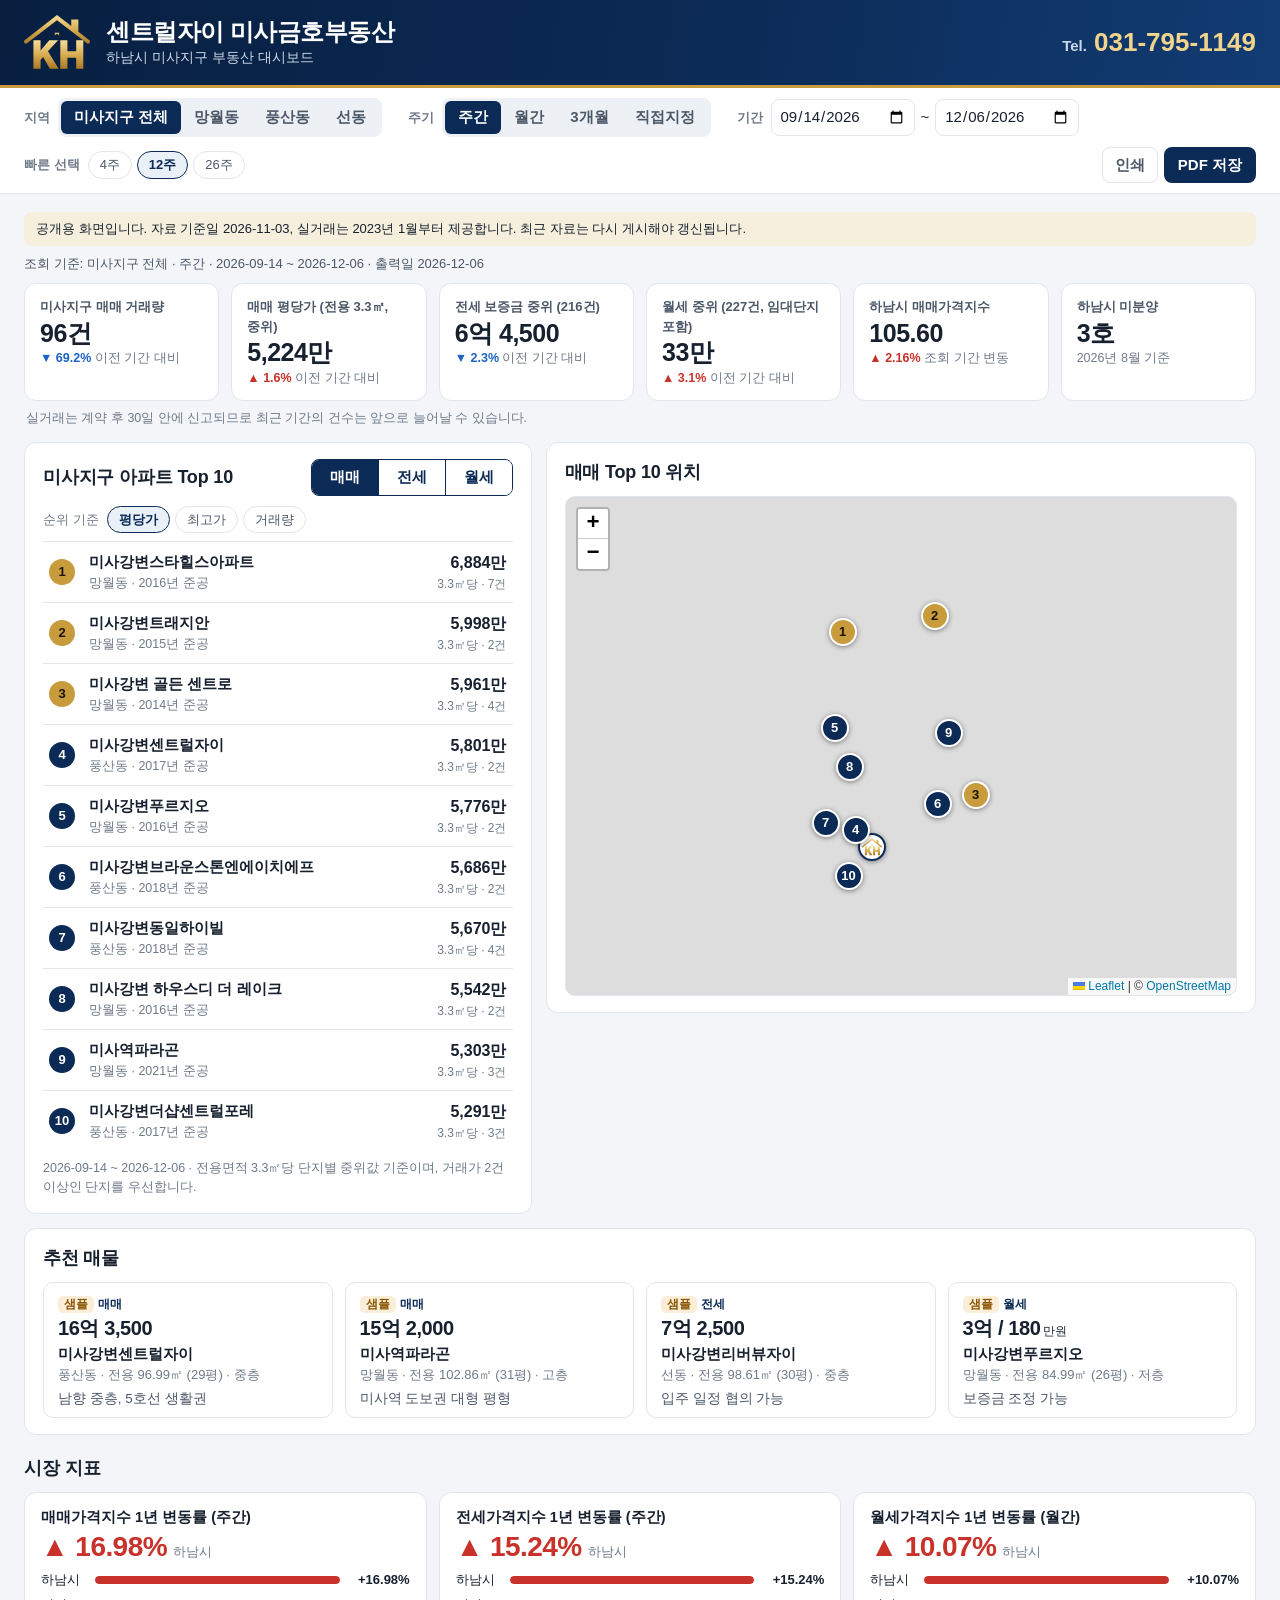
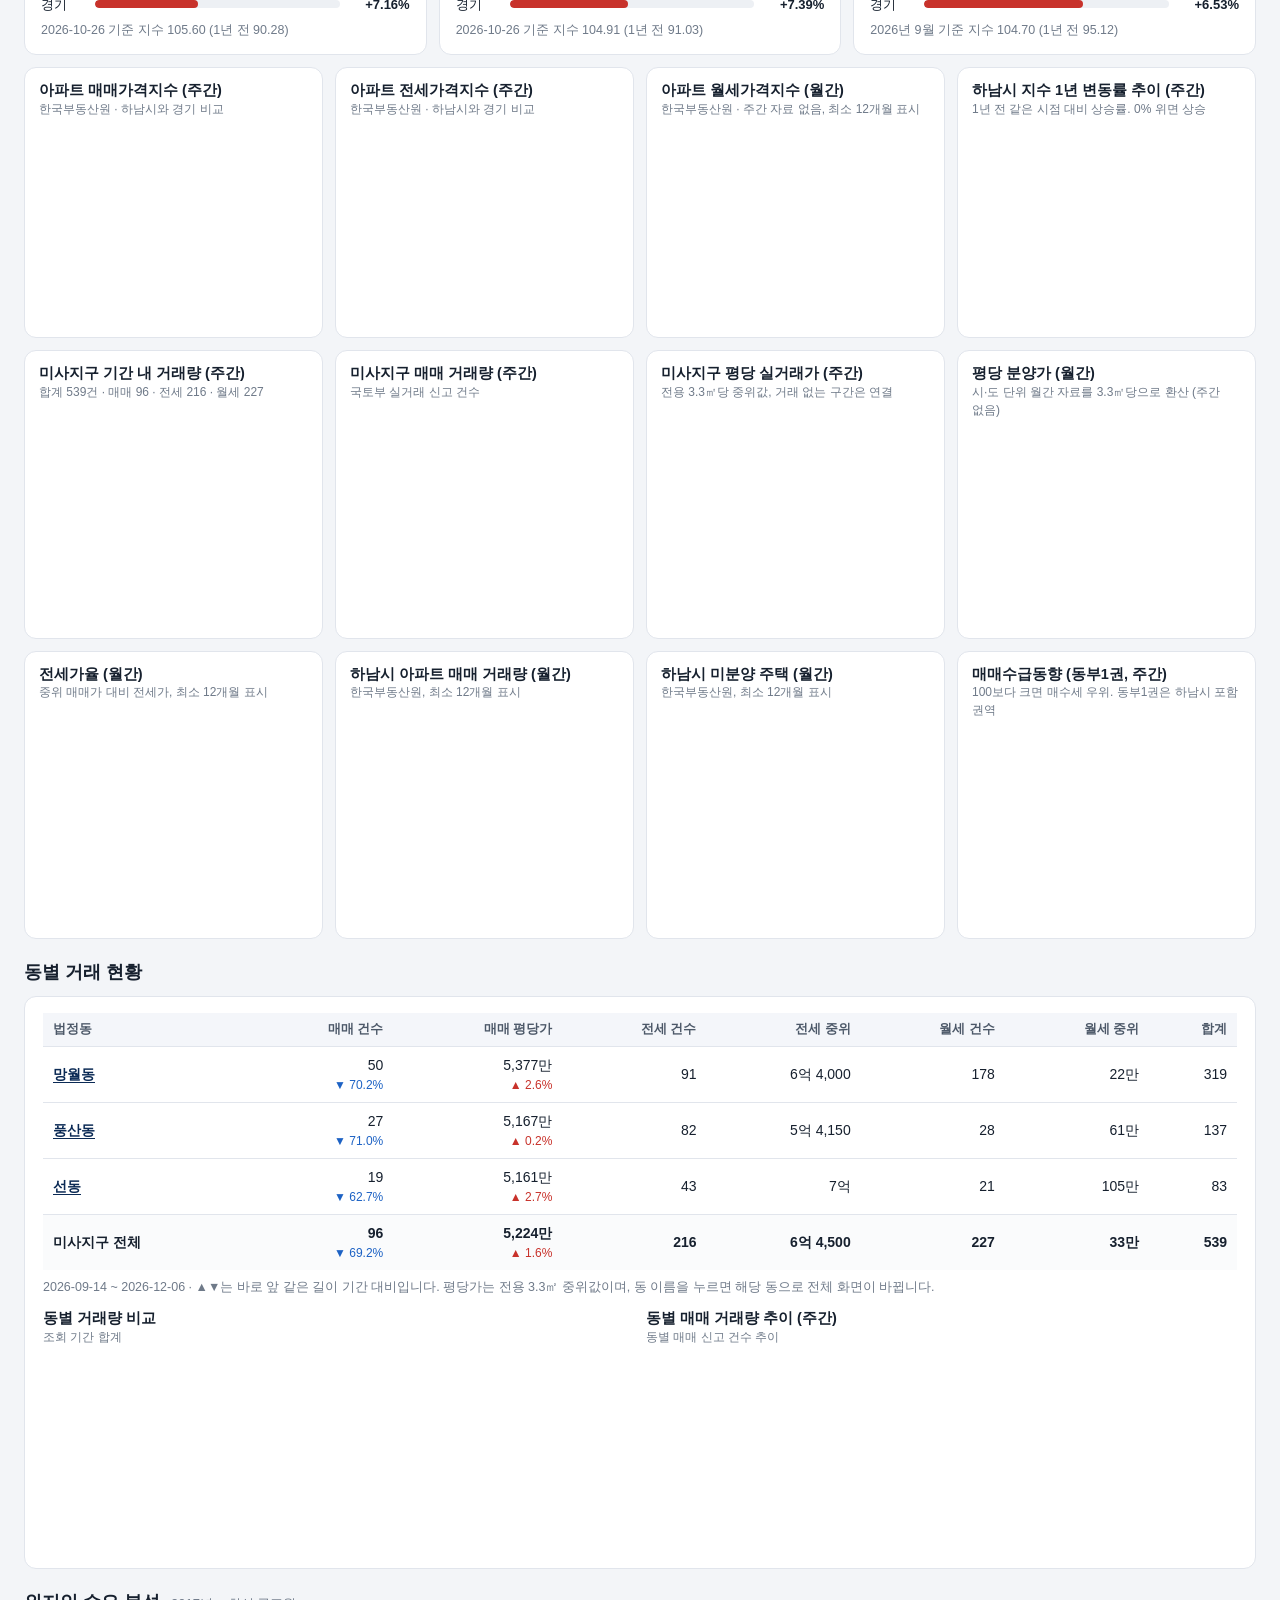
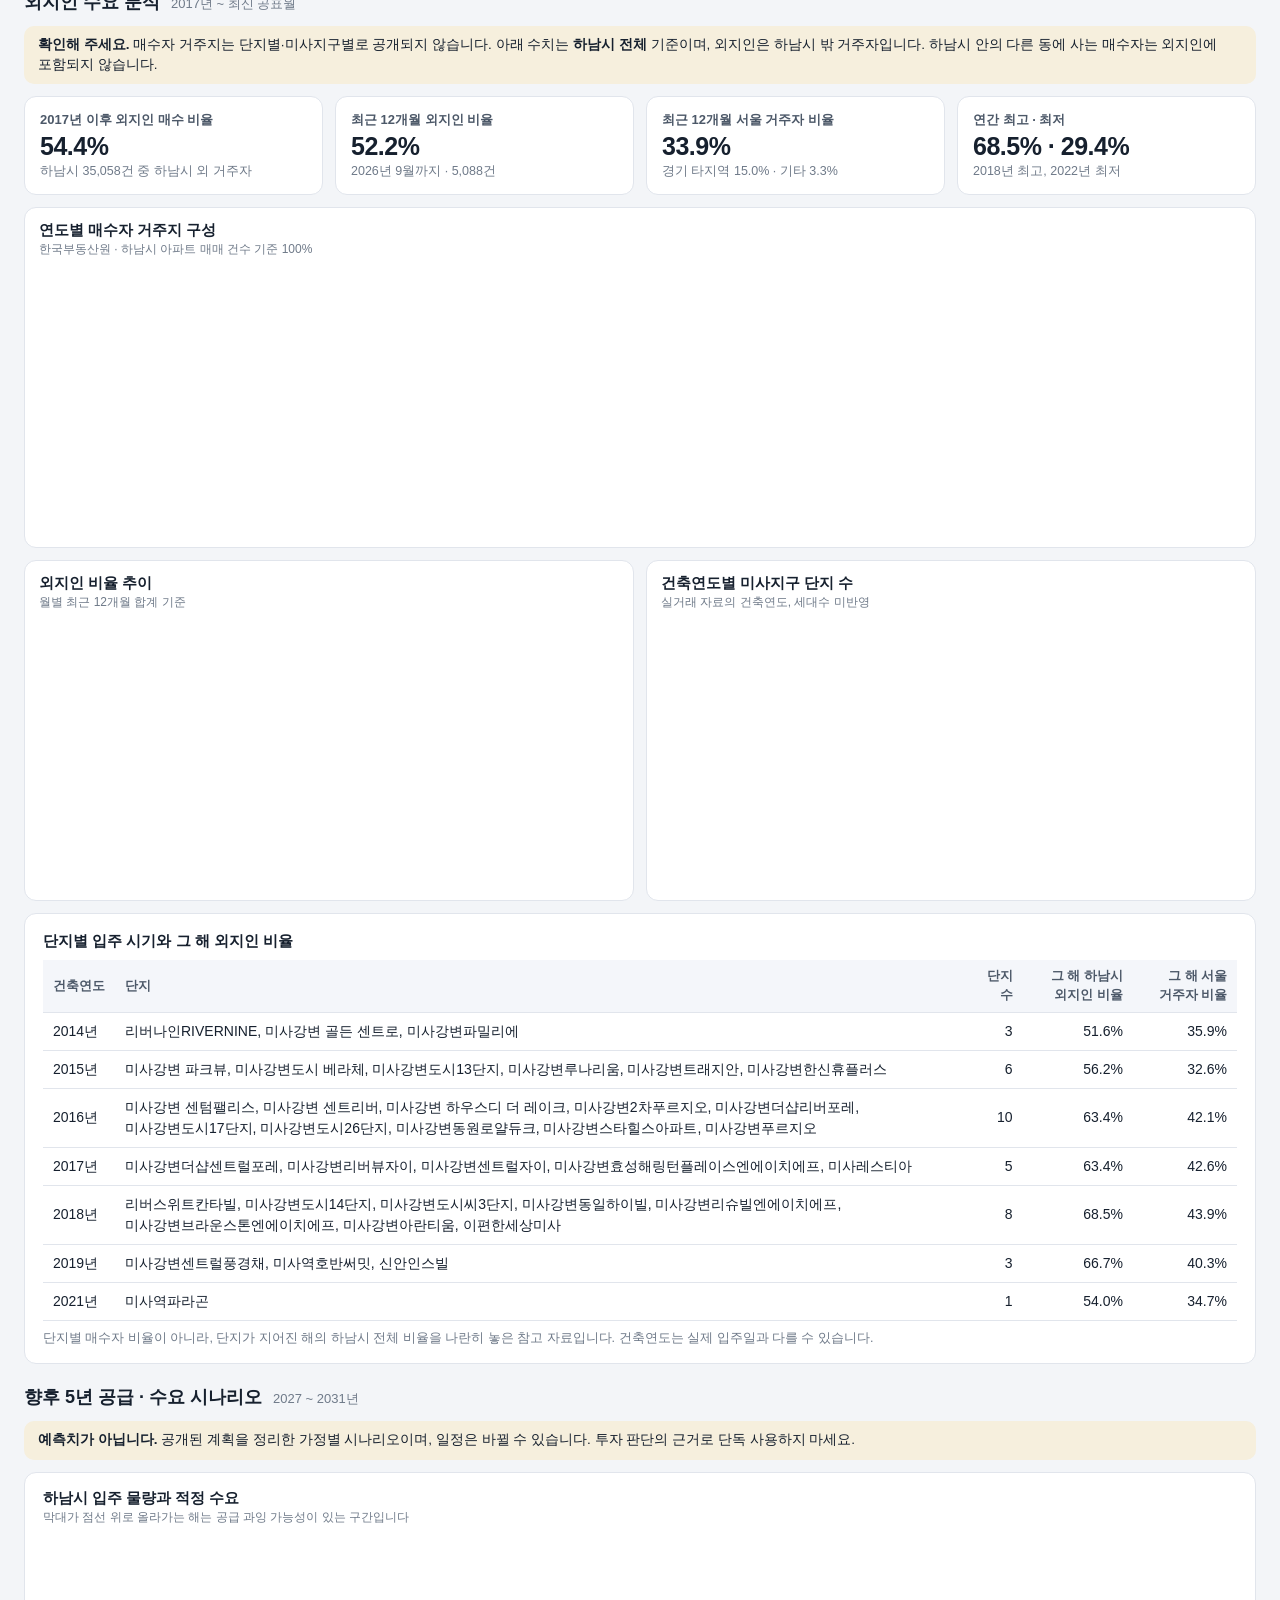
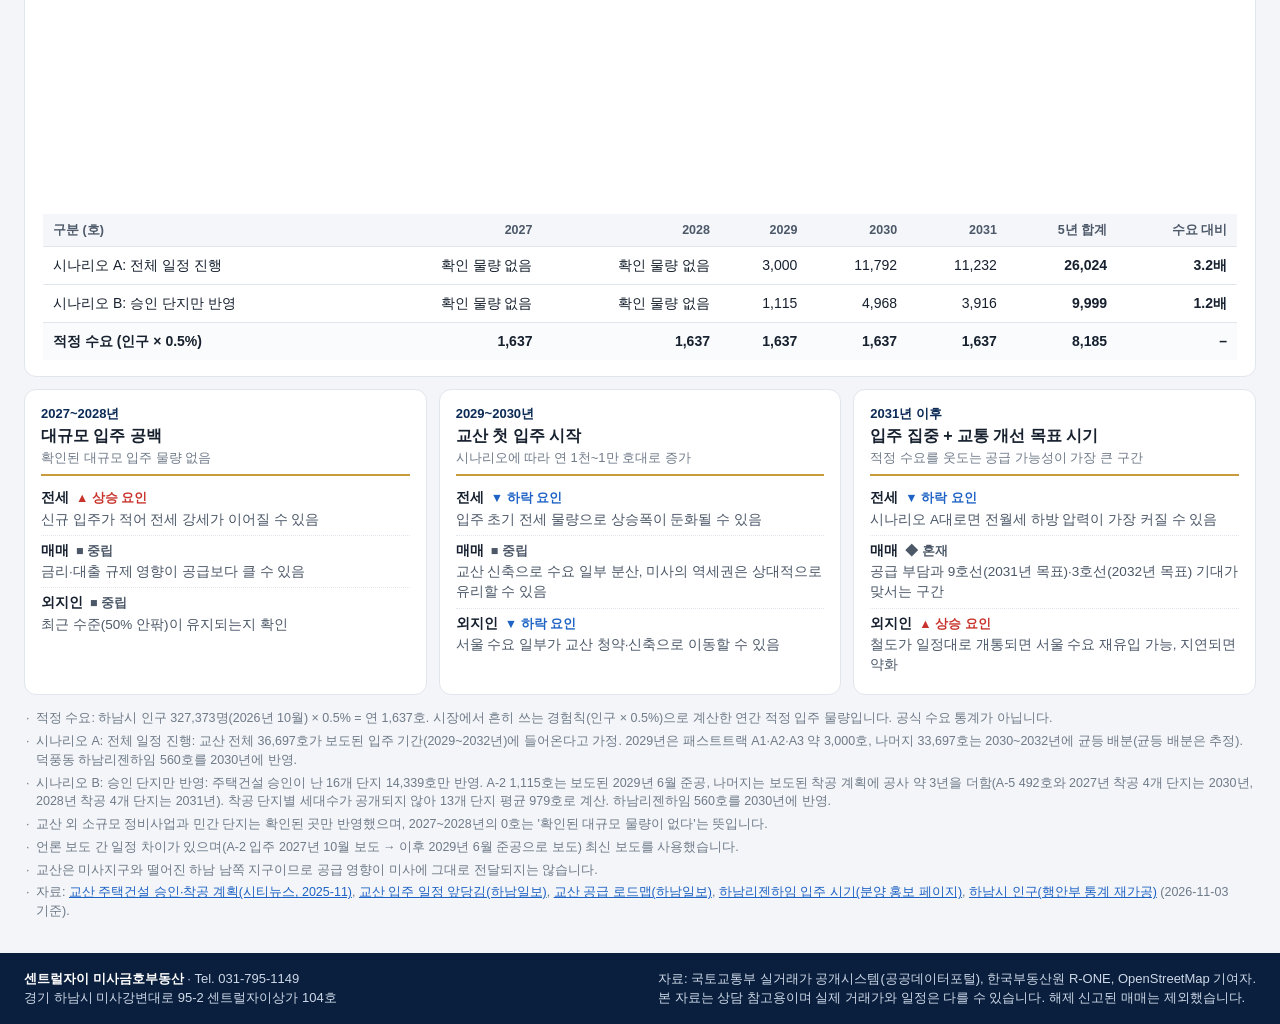
==== docs/index.html @ 5db6b48a "GitHub Pages 공개 사이트 추가 서버 없이 동작하도록 실거래·지수 자료를 docs/에 미리 넣는다. API 키는 빌드하는 PC에서만 쓰고 결과 파일에는 포함하지 않는다. " ====
<!doctype html>
<html lang="ko">
<head>
<script>window.STATIC_SITE = true; document.documentElement.classList.add('static-site');</script>
<meta charset="utf-8">
<meta name="viewport" content="width=device-width, initial-scale=1">
<title>미사지구 부동산 대시보드 | 센트럴자이 미사금호부동산</title>
<link rel="icon" href="logo.svg" type="image/svg+xml">
<link rel="stylesheet" href="https://cdn.jsdelivr.net/gh/orioncactus/pretendard@v1.3.9/dist/web/static/pretendard.min.css">
<link rel="stylesheet" href="vendor/leaflet.min.css">
<link rel="stylesheet" href="style.css">
</head>
<body>
<header class="brand">
  <div class="brand-in">
    <img class="logo" src="logo.svg" alt="KH 로고" width="66" height="57">
    <div class="brand-name">
      <div class="brand-title">센트럴자이 미사금호부동산</div>
      <div class="brand-sub">하남시 미사지구 부동산 대시보드</div>
    </div>
    <a class="brand-tel" href="tel:0317951149"><span>Tel.</span> 031-795-1149</a>
  </div>
</header>

<section class="filters" aria-label="조회 조건">
  <div class="filters-in">
    <div class="field">
      <span class="field-label">지역</span>
      <div class="seg" id="dongSeg"></div>
    </div>
    <div class="field">
      <span class="field-label">주기</span>
      <div class="seg" id="cycleSeg">
        <button data-v="week" class="on">주간</button>
        <button data-v="month">월간</button>
        <button data-v="quarter">3개월</button>
        <button data-v="custom">직접지정</button>
      </div>
    </div>
    <div class="field">
      <span class="field-label">기간</span>
      <div class="dates">
        <input type="date" id="from" aria-label="시작일"><span>~</span><input type="date" id="to" aria-label="종료일">
      </div>
    </div>
    <div class="field" id="presetField">
      <span class="field-label">빠른 선택</span>
      <div class="chips" id="presets"></div>
    </div>
    <div class="report-actions">
      <button class="ghost" id="printReport">인쇄</button>
      <button class="primary" id="savePdf">PDF 저장</button>
    </div>
  </div>
</section>

<main>
  <div id="banner" class="banner" hidden></div>
  <p class="site-note" id="siteNote" hidden></p>
  <p class="report-summary" id="reportSummary"></p>

  <section class="kpis" id="kpis" aria-label="핵심 지표"></section>
  <p class="lag-note">실거래는 계약 후 30일 안에 신고되므로 최근 기간의 건수는 앞으로 늘어날 수 있습니다.</p>

  <section class="top-grid">
    <div class="panel">
      <div class="panel-head">
        <h2>미사지구 아파트 Top 10</h2>
        <div class="tabs" id="dealTabs" role="tablist">
          <button data-v="매매" class="on">매매</button>
          <button data-v="전세">전세</button>
          <button data-v="월세">월세</button>
        </div>
      </div>
      <div class="metric-row"><span>순위 기준</span><div class="chips" id="metricChips"></div></div>
      <ol class="rank" id="rankList"></ol>
      <p class="foot" id="rankFoot"></p>
    </div>

    <div class="panel map-panel">
      <div class="panel-head">
        <h2 id="mapTitle">Top 10 위치</h2>
        <button class="ghost no-print" id="resetMap" hidden>Top 10 전체 보기</button>
      </div>
      <div id="map"></div>
      <div id="detail" class="detail" hidden></div>
    </div>
  </section>

  <section id="location" class="location" hidden></section>

  <section class="panel listings-panel">
    <div class="panel-head">
      <h2>추천 매물</h2>
      <button class="primary no-print" id="addListing">+ 매물 추가</button>
    </div>
    <div class="listings" id="listings"></div>
  </section>

  <section class="market">
    <h2 class="section-title">시장 지표</h2>
    <div class="yoy-cards" id="yoyCards"></div>
    <div class="charts" id="charts"></div>

    <h2 class="section-title">동별 거래 현황</h2>
    <div class="panel dong-panel">
      <div class="table-scroll"><table class="dong-table" id="dongTable"></table></div>
      <p class="foot" id="dongFoot"></p>
      <div class="dong-charts">
        <div class="chart flat"><h3>동별 거래량 비교</h3><div class="chart-sub">조회 기간 합계</div><div class="chart-box" id="box-dongBar"></div></div>
        <div class="chart flat"><h3 id="t-dongTrend"></h3><div class="chart-sub">동별 매매 신고 건수 추이</div><div class="chart-box" id="box-dongTrend"></div></div>
      </div>
    </div>

    <h2 class="section-title">외지인 수요 분석 <small>2017년 ~ 최신 공표월</small></h2>
    <div id="outlookError" class="banner" hidden></div>
    <p class="notice"><b>확인해 주세요.</b> 매수자 거주지는 단지별·미사지구별로 공개되지 않습니다. 아래 수치는 <b>하남시 전체</b> 기준이며, 외지인은 하남시 밖 거주자입니다. 하남시 안의 다른 동에 사는 매수자는 외지인에 포함되지 않습니다.</p>
    <div class="kpis outsider-tiles" id="outsiderTiles"></div>
    <div class="outlook-charts">
      <div class="chart wide"><h3>연도별 매수자 거주지 구성</h3><div class="chart-sub">한국부동산원 · 하남시 아파트 매매 건수 기준 100%</div><div class="chart-box tall" id="box-buyerMix"></div></div>
      <div class="chart"><h3>외지인 비율 추이</h3><div class="chart-sub">월별 최근 12개월 합계 기준</div><div class="chart-box tall" id="box-outsiderTrend"></div></div>
      <div class="chart"><h3>건축연도별 미사지구 단지 수</h3><div class="chart-sub">실거래 자료의 건축연도, 세대수 미반영</div><div class="chart-box tall" id="box-moveIn"></div></div>
    </div>
    <div class="panel cohort-panel">
      <h3 class="panel-sub">단지별 입주 시기와 그 해 외지인 비율</h3>
      <div class="table-scroll"><table class="dong-table cohort-table" id="cohortTable"></table></div>
      <p class="foot">단지별 매수자 비율이 아니라, 단지가 지어진 해의 하남시 전체 비율을 나란히 놓은 참고 자료입니다. 건축연도는 실제 입주일과 다를 수 있습니다.</p>
    </div>

    <h2 class="section-title">향후 5년 공급 · 수요 시나리오 <small>2027 ~ 2031년</small></h2>
    <p class="notice"><b>예측치가 아닙니다.</b> 공개된 계획을 정리한 가정별 시나리오이며, 일정은 바뀔 수 있습니다. 투자 판단의 근거로 단독 사용하지 마세요.</p>
    <div class="panel">
      <div class="chart flat"><h3>하남시 입주 물량과 적정 수요</h3><div class="chart-sub">막대가 점선 위로 올라가는 해는 공급 과잉 가능성이 있는 구간입니다</div><div class="chart-box tall" id="box-supplyDemand"></div></div>
      <div class="table-scroll supply-scroll"><table class="dong-table" id="supplyTable"></table></div>
    </div>
    <div class="phases" id="phases"></div>
    <ul class="outlook-notes" id="outlookNotes"></ul>
  </section>
</main>

<footer class="footer">
  <div class="footer-in">
    <div>
      <strong>센트럴자이 미사금호부동산</strong> · Tel. 031-795-1149<br>
      경기 하남시 미사강변대로 95-2 센트럴자이상가 104호
    </div>
    <div class="sources">
      자료: 국토교통부 실거래가 공개시스템(공공데이터포털), 한국부동산원 R-ONE, OpenStreetMap 기여자.<br>
      본 자료는 상담 참고용이며 실제 거래가와 일정은 다를 수 있습니다. 해제 신고된 매매는 제외했습니다.
    </div>
  </div>
</footer>

<dialog id="listingDialog">
  <form id="listingForm" method="dialog">
    <h3 id="dialogTitle">매물 추가</h3>
    <label class="wide">단지<select name="complexId" required></select></label>
    <label class="wide">제목<input name="title" maxlength="40" placeholder="예: 로열층 남향, 즉시 입주 가능" required></label>
    <label>거래유형<select name="dealType"><option>매매</option><option>전세</option><option>월세</option></select></label>
    <label>전용면적(㎡)<input name="area" type="number" step="0.01" min="0" required></label>
    <label data-for="매매">매매가(만원)<input name="price" type="number" min="0"></label>
    <label data-for="전세,월세">보증금(만원)<input name="deposit" type="number" min="0"></label>
    <label data-for="월세">월세(만원)<input name="rent" type="number" min="0"></label>
    <label>층<input name="floor" maxlength="12" placeholder="예: 15/29층"></label>
    <label class="wide">메모<textarea name="memo" rows="3" maxlength="200"></textarea></label>
    <p class="form-error" id="formError" hidden></p>
    <div class="dialog-actions">
      <button type="button" class="ghost" id="cancelListing">취소</button>
      <button type="submit" class="primary">저장</button>
    </div>
  </form>
</dialog>

<script src="vendor/leaflet.min.js"></script>
<script src="vendor/chart.umd.js"></script>
<script src="vendor/html2canvas.min.js"></script>
<script src="vendor/jspdf.umd.min.js"></script>
<script src="outlook.js"></script>
<script src="report.js"></script>
<script src="app.js"></script>
</body>
</html>
---- docs/style.css ----
:root {
  color-scheme: light;
  --navy: #0b2a55;
  --navy-2: #123c74;
  --gold: #c89b3c;
  --gold-soft: #f6efdd;
  --bg: #f3f5f8;
  --surface: #ffffff;
  --line: #e1e5ec;
  --ink: #16202e;
  --ink-2: #4c5868;
  --ink-3: #6f7a89;
  --up: #c8322b;
  --down: #1d62c4;
  --series-1: #2a78d6;
  --series-2: #eb6834;
  --radius: 12px;
}
* { box-sizing: border-box; }
html { -webkit-text-size-adjust: 100%; }
body {
  margin: 0;
  background: var(--bg);
  color: var(--ink);
  font-family: Pretendard, "Malgun Gothic", "Apple SD Gothic Neo", sans-serif;
  font-size: 15px;
  line-height: 1.5;
  word-break: keep-all;
}
button, input, select, textarea { font: inherit; color: inherit; }
button { cursor: pointer; }
h2, h3, h4, p, ol, ul { margin: 0; padding: 0; }
ol, ul { list-style: none; }
:focus-visible { outline: 2px solid var(--gold); outline-offset: 2px; }

/* 브랜드 헤더 */
.brand { background: linear-gradient(100deg, #081f40, var(--navy) 55%, var(--navy-2)); border-bottom: 3px solid var(--gold); }
.brand-in { max-width: 1480px; margin: 0 auto; padding: 14px 24px; display: flex; align-items: center; gap: 16px; }
.logo { display: block; flex: none; }
.brand-name { min-width: 0; }
.brand-title { color: #fff; font-size: 24px; font-weight: 800; letter-spacing: -.02em; line-height: 1.25; }
.brand-sub { color: #cdd8e8; font-size: 14px; }
.brand-tel { margin-left: auto; color: #f0d48c; font-size: 26px; font-weight: 800; text-decoration: none; white-space: nowrap; font-variant-numeric: tabular-nums; }
.brand-tel span { font-size: 15px; font-weight: 600; color: #cdd8e8; }

/* 조회 조건 */
.filters { position: sticky; top: 0; z-index: 1000; background: var(--surface); border-bottom: 1px solid var(--line); }
.filters-in { max-width: 1480px; margin: 0 auto; padding: 10px 24px; display: flex; flex-wrap: wrap; gap: 10px 26px; align-items: center; }
.field { display: flex; align-items: center; gap: 8px; }
.field-label { font-size: 13px; font-weight: 600; color: var(--ink-3); white-space: nowrap; }
.seg { display: inline-flex; background: #edf0f4; border-radius: 8px; padding: 3px; }
.seg button { border: 0; background: none; padding: 5px 13px; border-radius: 6px; font-weight: 600; color: var(--ink-2); white-space: nowrap; }
.seg button.on { background: var(--navy); color: #fff; }
.dates { display: flex; align-items: center; gap: 6px; }
.dates input { border: 1px solid var(--line); border-radius: 8px; padding: 5px 8px; background: #fff; font-variant-numeric: tabular-nums; }
.chips { display: flex; flex-wrap: wrap; gap: 5px; }
.chips button { border: 1px solid var(--line); background: #fff; border-radius: 99px; padding: 3px 11px; font-size: 13px; color: var(--ink-2); white-space: nowrap; }
.chips button.on { border-color: var(--navy); color: var(--navy); font-weight: 700; background: #eaf0f8; }

.report-actions { display: flex; gap: 6px; margin-left: auto; }
.report-actions button { white-space: nowrap; }
.report-actions button:disabled { opacity: .6; cursor: wait; }
.site-note { background: var(--gold-soft); border-radius: 8px; padding: 7px 12px; font-size: 13px; margin-bottom: 8px; }
.static-site #addListing, .static-site .card-actions { display: none; }
.report-summary { font-size: 13px; color: var(--ink-2); margin-bottom: 10px; }

main { max-width: 1480px; margin: 0 auto; padding: 18px 24px 30px; }
.banner { background: #fdecea; color: #8c1d18; border: 1px solid #f3c1bd; border-radius: 10px; padding: 10px 14px; margin-bottom: 14px; }

/* 지표 */
.kpis { display: grid; grid-template-columns: repeat(6, minmax(0, 1fr)); gap: 12px; }
.kpi { background: var(--surface); border: 1px solid var(--line); border-radius: var(--radius); padding: 13px 15px; min-width: 0; }
.kpi-label { font-size: 13px; color: var(--ink-2); font-weight: 600; }
.kpi-value { font-size: 25px; font-weight: 800; letter-spacing: -.02em; line-height: 1.3; font-variant-numeric: tabular-nums; }
.kpi-sub { font-size: 12.5px; color: var(--ink-3); }
.delta.up { color: var(--up); font-weight: 700; }
.delta.down { color: var(--down); font-weight: 700; }
.lag-note { font-size: 12.5px; color: var(--ink-3); margin: 8px 2px 14px; }

/* 패널 */
.panel { background: var(--surface); border: 1px solid var(--line); border-radius: var(--radius); padding: 16px 18px; min-width: 0; }
.panel-head { display: flex; align-items: center; justify-content: space-between; gap: 10px; margin-bottom: 10px; flex-wrap: wrap; }
.panel-head h2 { font-size: 18px; font-weight: 800; letter-spacing: -.01em; }
.top-grid { display: grid; grid-template-columns: minmax(0, 5fr) minmax(0, 7fr); gap: 14px; align-items: start; }
.tabs { display: inline-flex; border: 1px solid var(--navy); border-radius: 8px; overflow: hidden; }
.tabs button { border: 0; background: #fff; color: var(--navy); padding: 6px 18px; font-weight: 700; }
.tabs button + button { border-left: 1px solid var(--navy); }
.tabs button.on { background: var(--navy); color: #fff; }
.metric-row { display: flex; align-items: center; gap: 8px; font-size: 13px; color: var(--ink-3); margin-bottom: 8px; }

.rank li { border-top: 1px solid var(--line); }
.rank button { width: 100%; border: 0; background: none; display: grid; grid-template-columns: 30px minmax(0, 1fr) auto; gap: 10px; align-items: center; padding: 9px 6px; text-align: left; border-radius: 8px; }
.rank button:hover { background: #f4f6fa; }
.rank li.on button { background: var(--gold-soft); border-left: 3px solid var(--gold); padding-left: 3px; }
.rank-no { width: 26px; height: 26px; border-radius: 50%; background: var(--navy); color: #fff; display: grid; place-items: center; font-weight: 700; font-size: 13px; }
.rank li:nth-child(-n+3) .rank-no { background: var(--gold); color: #1d1503; }
.rank-name { font-weight: 700; display: block; overflow: hidden; text-overflow: ellipsis; white-space: nowrap; }
.rank-sub { font-size: 12.5px; color: var(--ink-3); display: block; overflow: hidden; text-overflow: ellipsis; white-space: nowrap; }
.rank-value { text-align: right; font-weight: 800; font-size: 16px; white-space: nowrap; font-variant-numeric: tabular-nums; }
.rank-value small { display: block; font-size: 12px; font-weight: 500; color: var(--ink-3); }
.foot { font-size: 12.5px; color: var(--ink-3); margin-top: 8px; }
.empty { padding: 28px 8px; text-align: center; color: var(--ink-3); }

.ghost { border: 1px solid var(--line); background: #fff; border-radius: 8px; padding: 5px 12px; font-weight: 600; color: var(--ink-2); }
.primary { border: 0; background: var(--navy); color: #fff; border-radius: 8px; padding: 7px 14px; font-weight: 700; }

/* 지도 */
#map { height: 500px; border-radius: 10px; border: 1px solid var(--line); z-index: 1; }
.pin { width: 28px; height: 28px; border-radius: 50%; background: var(--navy); color: #fff; border: 2px solid #fff; box-shadow: 0 1px 5px rgba(0,0,0,.45); display: grid; place-items: center; font-weight: 800; font-size: 13px; font-family: Pretendard, "Malgun Gothic", sans-serif; }
.pin.top { background: var(--gold); color: #1d1503; }
.pin.sel { width: 36px; height: 36px; background: #c8322b; color: #fff; font-size: 12px; }
.pin.office { background: #fff; border-color: var(--navy); }
.pin.office img { width: 20px; display: block; }
.poi { width: 22px; height: 22px; border-radius: 6px; color: #fff; display: grid; place-items: center; font-size: 11px; font-weight: 700; border: 1.5px solid #fff; box-shadow: 0 1px 3px rgba(0,0,0,.4); font-family: Pretendard, "Malgun Gothic", sans-serif; }
.poi.subway { background: #7b3fb5; } .poi.bus { background: #2c8a4b; } .poi.school { background: #1d62c4; }
.poi.shop { background: #c2570c; } .poi.public { background: #4c5868; }
.leaflet-popup-content { margin: 11px 13px; font-family: Pretendard, "Malgun Gothic", sans-serif; font-size: 13px; line-height: 1.5; min-width: 200px; }
.pop-title { font-weight: 800; font-size: 15px; }
.pop-sub { color: var(--ink-3); font-size: 12px; margin-bottom: 4px; }
.pop-row { display: flex; justify-content: space-between; gap: 10px; border-top: 1px solid var(--line); padding: 3px 0; }
.pop-row b { font-variant-numeric: tabular-nums; }

/* 단지 상세 */
.detail { margin-top: 12px; }
.detail-head { display: flex; flex-wrap: wrap; align-items: baseline; gap: 4px 10px; margin-bottom: 8px; }
.detail-head h3 { font-size: 17px; font-weight: 800; }
.detail-head span { font-size: 13px; color: var(--ink-3); }
.listing-note { background: var(--gold-soft); border-radius: 8px; padding: 8px 12px; margin-bottom: 8px; font-size: 14px; }
.tx-grid { display: grid; grid-template-columns: repeat(3, minmax(0, 1fr)); gap: 12px; }
.tx-col h4 { font-size: 13px; font-weight: 700; color: var(--navy); border-bottom: 2px solid var(--navy); padding-bottom: 3px; }
.tx-col table { width: 100%; border-collapse: collapse; font-size: 13px; font-variant-numeric: tabular-nums; }
.tx-col td { padding: 4px 2px; border-bottom: 1px solid var(--line); white-space: nowrap; }
.tx-col td:last-child { text-align: right; font-weight: 700; }
.tx-col .d { color: var(--ink-3); }
.tx-col .none { color: var(--ink-3); padding: 10px 2px; font-size: 13px; }

/* 입지분석 */
.location { margin-top: 14px; background: var(--surface); border: 1px solid var(--line); border-radius: var(--radius); overflow: hidden; }
.loc-head { background: var(--navy); color: #fff; padding: 12px 18px; display: flex; flex-wrap: wrap; align-items: baseline; gap: 4px 12px; }
.loc-head h2 { font-size: 18px; font-weight: 800; }
.loc-head span { color: #cdd8e8; font-size: 13px; }
.loc-grid { display: grid; grid-template-columns: repeat(4, minmax(0, 1fr)); }
.loc-col { padding: 14px 16px; border-left: 1px solid var(--line); min-width: 0; }
.loc-col:first-child { border-left: 0; }
.loc-col > h3 { font-size: 16px; font-weight: 800; color: var(--navy); border-bottom: 2px solid var(--gold); padding-bottom: 5px; margin-bottom: 8px; }
.loc-group { margin-bottom: 12px; }
.loc-group h4 { font-size: 13px; font-weight: 700; color: var(--ink-2); margin-bottom: 2px; }
.loc-item { display: flex; justify-content: space-between; gap: 8px; padding: 3px 0; font-size: 14px; border-bottom: 1px dotted var(--line); }
.loc-item b { font-weight: 600; min-width: 0; }
.loc-item span { color: var(--ink-3); font-size: 12.5px; white-space: nowrap; font-variant-numeric: tabular-nums; }
.loc-none { font-size: 13px; color: var(--ink-3); padding: 3px 0; }
.dev { margin-bottom: 11px; padding-bottom: 9px; border-bottom: 1px dotted var(--line); }
.dev-name { font-weight: 700; font-size: 14px; line-height: 1.35; }
.badge { display: inline-block; border-radius: 5px; padding: 0 6px; font-size: 11.5px; font-weight: 700; margin-right: 4px; white-space: nowrap; }
.badge.progress { background: #e3f1e6; color: #1c6a35; }
.badge.proposed { background: #fbeed8; color: #8a5300; }
.badge.sample { background: #fbeed8; color: #8a5300; }
.dev p { font-size: 13px; color: var(--ink-2); margin-top: 2px; }
.dev .caution { color: #8a5300; }
.dev a { font-size: 12px; color: var(--down); }
.loc-foot { padding: 9px 18px; font-size: 12.5px; color: var(--ink-3); border-top: 1px solid var(--line); background: #fafbfc; }

/* 추천 매물 */
.listings-panel { margin-top: 14px; }
.listings { display: grid; grid-template-columns: repeat(4, minmax(0, 1fr)); gap: 12px; }
.card { border: 1px solid var(--line); border-radius: 10px; display: flex; flex-direction: column; background: #fff; overflow: hidden; }
.card.on { border-color: var(--gold); box-shadow: 0 0 0 1px var(--gold); }
.card-open { border: 0; background: none; text-align: left; padding: 12px 14px 8px; flex: 1; }
.card-open:hover .card-apt { text-decoration: underline; }
.card-type { font-size: 12px; font-weight: 700; color: var(--navy); }
.card-price { font-size: 20px; font-weight: 800; letter-spacing: -.02em; font-variant-numeric: tabular-nums; }
.card-apt { font-weight: 700; }
.card-meta { font-size: 13px; color: var(--ink-3); }
.card-title { font-size: 13.5px; margin-top: 4px; color: var(--ink-2); }
.card-actions { display: flex; justify-content: flex-end; gap: 4px; padding: 0 10px 8px; }
.card-actions button { border: 0; background: none; color: var(--ink-3); font-size: 12.5px; padding: 2px 6px; }
.card-actions button:hover { color: var(--ink); text-decoration: underline; }

/* 차트 */
.section-title { font-size: 18px; font-weight: 800; margin: 20px 0 10px; }
.charts { display: grid; grid-template-columns: repeat(4, minmax(0, 1fr)); gap: 12px; }
.chart { background: var(--surface); border: 1px solid var(--line); border-radius: var(--radius); padding: 13px 14px; min-width: 0; }
.chart h3 { font-size: 14.5px; font-weight: 700; line-height: 1.3; }
.chart-sub { font-size: 12px; color: var(--ink-3); margin-bottom: 6px; }
.chart-box { position: relative; height: 200px; }
.chart-empty { display: grid; place-items: center; height: 100%; font-size: 13px; color: var(--ink-3); }

/* 1년 변동률 */
.yoy-cards { display: grid; grid-template-columns: repeat(3, minmax(0, 1fr)); gap: 12px; margin-bottom: 12px; }
.yoy-card { background: var(--surface); border: 1px solid var(--line); border-radius: var(--radius); padding: 14px 16px; min-width: 0; }
.yoy-card h3 { font-size: 14.5px; font-weight: 700; }
.yoy-main { font-size: 28px; font-weight: 800; letter-spacing: -.02em; line-height: 1.3; font-variant-numeric: tabular-nums; }
.yoy-main small { font-size: 13px; font-weight: 500; color: var(--ink-3); letter-spacing: 0; margin-left: 6px; }
.yoy-main.up { color: var(--up); } .yoy-main.down { color: var(--down); }
.yoy-row { display: grid; grid-template-columns: 46px minmax(0, 1fr) 62px; gap: 8px; align-items: center; font-size: 13px; margin-top: 5px; }
.yoy-track { height: 8px; background: #edf0f4; border-radius: 4px; overflow: hidden; }
.yoy-bar { display: block; height: 100%; border-radius: 4px; }
.yoy-bar.up { background: var(--up); } .yoy-bar.down { background: var(--down); }
.yoy-row b { text-align: right; font-variant-numeric: tabular-nums; }
.yoy-foot { font-size: 12.5px; color: var(--ink-3); margin-top: 7px; }

/* 동별 현황 */
.table-scroll { overflow-x: auto; }
.dong-table { width: 100%; border-collapse: collapse; font-size: 14px; font-variant-numeric: tabular-nums; white-space: nowrap; }
.dong-table th { font-size: 12.5px; font-weight: 600; color: var(--ink-2); background: #f4f6fa; padding: 7px 10px; text-align: right; border-bottom: 1px solid var(--line); }
.dong-table td { padding: 8px 10px; text-align: right; border-bottom: 1px solid var(--line); }
.dong-table th:first-child, .dong-table td:first-child { text-align: left; }
.dong-table td button { border: 0; background: none; padding: 0; font-weight: 700; color: var(--navy); text-decoration: underline; text-underline-offset: 3px; }
.dong-table tr.on td { background: var(--gold-soft); }
.dong-table tr.total td { font-weight: 700; border-bottom: 0; background: #fafbfc; }
.dong-table .sub { display: block; font-size: 12px; font-weight: 500; }
.dong-charts { display: grid; grid-template-columns: repeat(2, minmax(0, 1fr)); gap: 12px; margin-top: 12px; }
.chart.flat { border: 0; padding: 0; }

/* 외지인·전망 */
.section-title small { font-size: 13px; font-weight: 500; color: var(--ink-3); margin-left: 6px; }
.notice { background: var(--gold-soft); border-radius: 10px; padding: 9px 14px; font-size: 13.5px; margin-bottom: 12px; }
.outsider-tiles { grid-template-columns: repeat(4, minmax(0, 1fr)); margin-bottom: 12px; }
.outlook-charts { display: grid; grid-template-columns: repeat(2, minmax(0, 1fr)); gap: 12px; }
.chart.wide { grid-column: 1 / -1; }
.chart-box.tall { height: 270px; }
.cohort-panel { margin-top: 12px; }
.panel-sub { font-size: 15px; font-weight: 700; margin-bottom: 8px; }
.cohort-table { white-space: normal; }
.cohort-table td { white-space: nowrap; }
.dong-table th.names, .dong-table td.names { text-align: left; white-space: normal; min-width: 280px; }
.supply-scroll { margin-top: 12px; }
.phases { display: grid; grid-template-columns: repeat(3, minmax(0, 1fr)); gap: 12px; margin-top: 12px; }
.phase { background: var(--surface); border: 1px solid var(--line); border-radius: var(--radius); padding: 14px 16px; min-width: 0; }
.phase-period { font-size: 13px; font-weight: 700; color: var(--navy); }
.phase h3 { font-size: 16px; font-weight: 800; }
.phase-supply { font-size: 13px; color: var(--ink-3); padding-bottom: 7px; border-bottom: 2px solid var(--gold); margin-bottom: 7px; }
.phase-line { padding: 5px 0; font-size: 13.5px; }
.phase-line + .phase-line { border-top: 1px dotted var(--line); }
.phase-name { font-weight: 700; margin-right: 7px; }
.phase-line .delta { font-size: 12.5px; }
.delta.flat { color: var(--ink-2); font-weight: 700; }
.phase-line p { color: var(--ink-2); margin-top: 1px; }
.outlook-notes { margin-top: 12px; font-size: 12.5px; color: var(--ink-3); }
.outlook-notes li { padding: 2px 0 2px 12px; position: relative; }
.outlook-notes li::before { content: "·"; position: absolute; left: 2px; }
.outlook-notes a { color: var(--down); }

/* 푸터 */
.footer { background: #0a1f3d; color: #cdd8e8; font-size: 13px; }
.footer-in { max-width: 1480px; margin: 0 auto; padding: 16px 24px; display: flex; flex-wrap: wrap; justify-content: space-between; gap: 10px 30px; }
.footer strong { color: #fff; }

/* 매물 입력 */
dialog { border: 0; border-radius: 12px; padding: 0; width: min(520px, calc(100vw - 32px)); box-shadow: 0 12px 40px rgba(0,0,0,.3); }
dialog::backdrop { background: rgba(8, 20, 40, .5); }
#listingForm { display: grid; grid-template-columns: 1fr 1fr; gap: 10px 12px; padding: 20px; }
#listingForm h3 { grid-column: 1 / -1; font-size: 18px; font-weight: 800; }
#listingForm label { display: flex; flex-direction: column; gap: 3px; font-size: 13px; font-weight: 600; color: var(--ink-2); }
#listingForm label.wide { grid-column: 1 / -1; }
#listingForm input, #listingForm select, #listingForm textarea { border: 1px solid var(--line); border-radius: 8px; padding: 7px 9px; font-weight: 400; color: var(--ink); background: #fff; width: 100%; }
.form-error { grid-column: 1 / -1; color: #b3261e; font-size: 13px; }
.dialog-actions { grid-column: 1 / -1; display: flex; justify-content: flex-end; gap: 8px; }

@media (max-width: 1200px) {
  .phases { grid-template-columns: minmax(0, 1fr); }
  .listings { grid-template-columns: repeat(2, minmax(0, 1fr)); }
  .kpis { grid-template-columns: repeat(3, minmax(0, 1fr)); }
  .charts { grid-template-columns: repeat(2, minmax(0, 1fr)); }
  .loc-grid { grid-template-columns: repeat(2, minmax(0, 1fr)); }
  .loc-col:nth-child(3) { border-left: 0; }
  .loc-col:nth-child(n+3) { border-top: 1px solid var(--line); }
}
@media (max-width: 900px) {
  .top-grid { grid-template-columns: minmax(0, 1fr); }
  .tx-grid { grid-template-columns: minmax(0, 1fr); }
}
@media (max-width: 640px) {
  .brand-in, .filters-in, main, .footer-in { padding-left: 16px; padding-right: 16px; }
  .brand-in { flex-wrap: wrap; gap: 8px 12px; }
  .logo { width: 48px; height: auto; }
  .brand-title { font-size: 19px; }
  .brand-tel { margin-left: 0; width: 100%; font-size: 21px; }
  .filters { position: static; }
  .field { flex-wrap: wrap; }
  .report-actions { margin-left: 0; }
  .kpis { grid-template-columns: repeat(2, minmax(0, 1fr)); }
  .kpi-value { font-size: 21px; }
  .charts, .loc-grid, .listings, .yoy-cards, .dong-charts, .outlook-charts, .phases { grid-template-columns: minmax(0, 1fr); }
  .outsider-tiles { grid-template-columns: repeat(2, minmax(0, 1fr)); }
  .loc-col { border-left: 0; border-top: 1px solid var(--line); }
  .loc-col:first-child { border-top: 0; }
  #map { height: 380px; }
}

/* 인쇄 */
@page { size: A4 landscape; margin: 9mm; }
@media print {
  * { -webkit-print-color-adjust: exact; print-color-adjust: exact; }
  html, body { background: #fff; font-size: 12px; }
  .filters, .no-print, .leaflet-control-zoom, dialog, .banner { display: none !important; }
  .brand-in, main, .footer-in { max-width: none; padding-left: 0; padding-right: 0; }
  main { padding-top: 8px; padding-bottom: 0; }
  .kpis { grid-template-columns: repeat(6, minmax(0, 1fr)); gap: 6px; }
  .outsider-tiles { grid-template-columns: repeat(4, minmax(0, 1fr)); }
  .top-grid { grid-template-columns: minmax(0, 5fr) minmax(0, 7fr); }
  .charts { grid-template-columns: repeat(3, minmax(0, 1fr)); }
  .listings { grid-template-columns: repeat(4, minmax(0, 1fr)); }
  .loc-grid { grid-template-columns: repeat(4, minmax(0, 1fr)); }
  .loc-col:nth-child(3) { border-left: 1px solid var(--line); }
  .loc-col:nth-child(n+3) { border-top: 0; }
  .phases { grid-template-columns: repeat(3, minmax(0, 1fr)); }
  #map { height: 330px; }
  .panel, .kpi, .chart, .card, .yoy-card, .phase, .loc-col, tr { break-inside: avoid; }
  .section-title, .notice, .panel-head, .loc-head { break-after: avoid; }
  .location, .listings-panel { break-before: auto; }
  .chart-box { height: auto !important; }
  canvas { width: 100% !important; height: auto !important; }
  .table-scroll { overflow: visible; }
  .dong-table { break-inside: avoid; }
  a { color: inherit; }
}
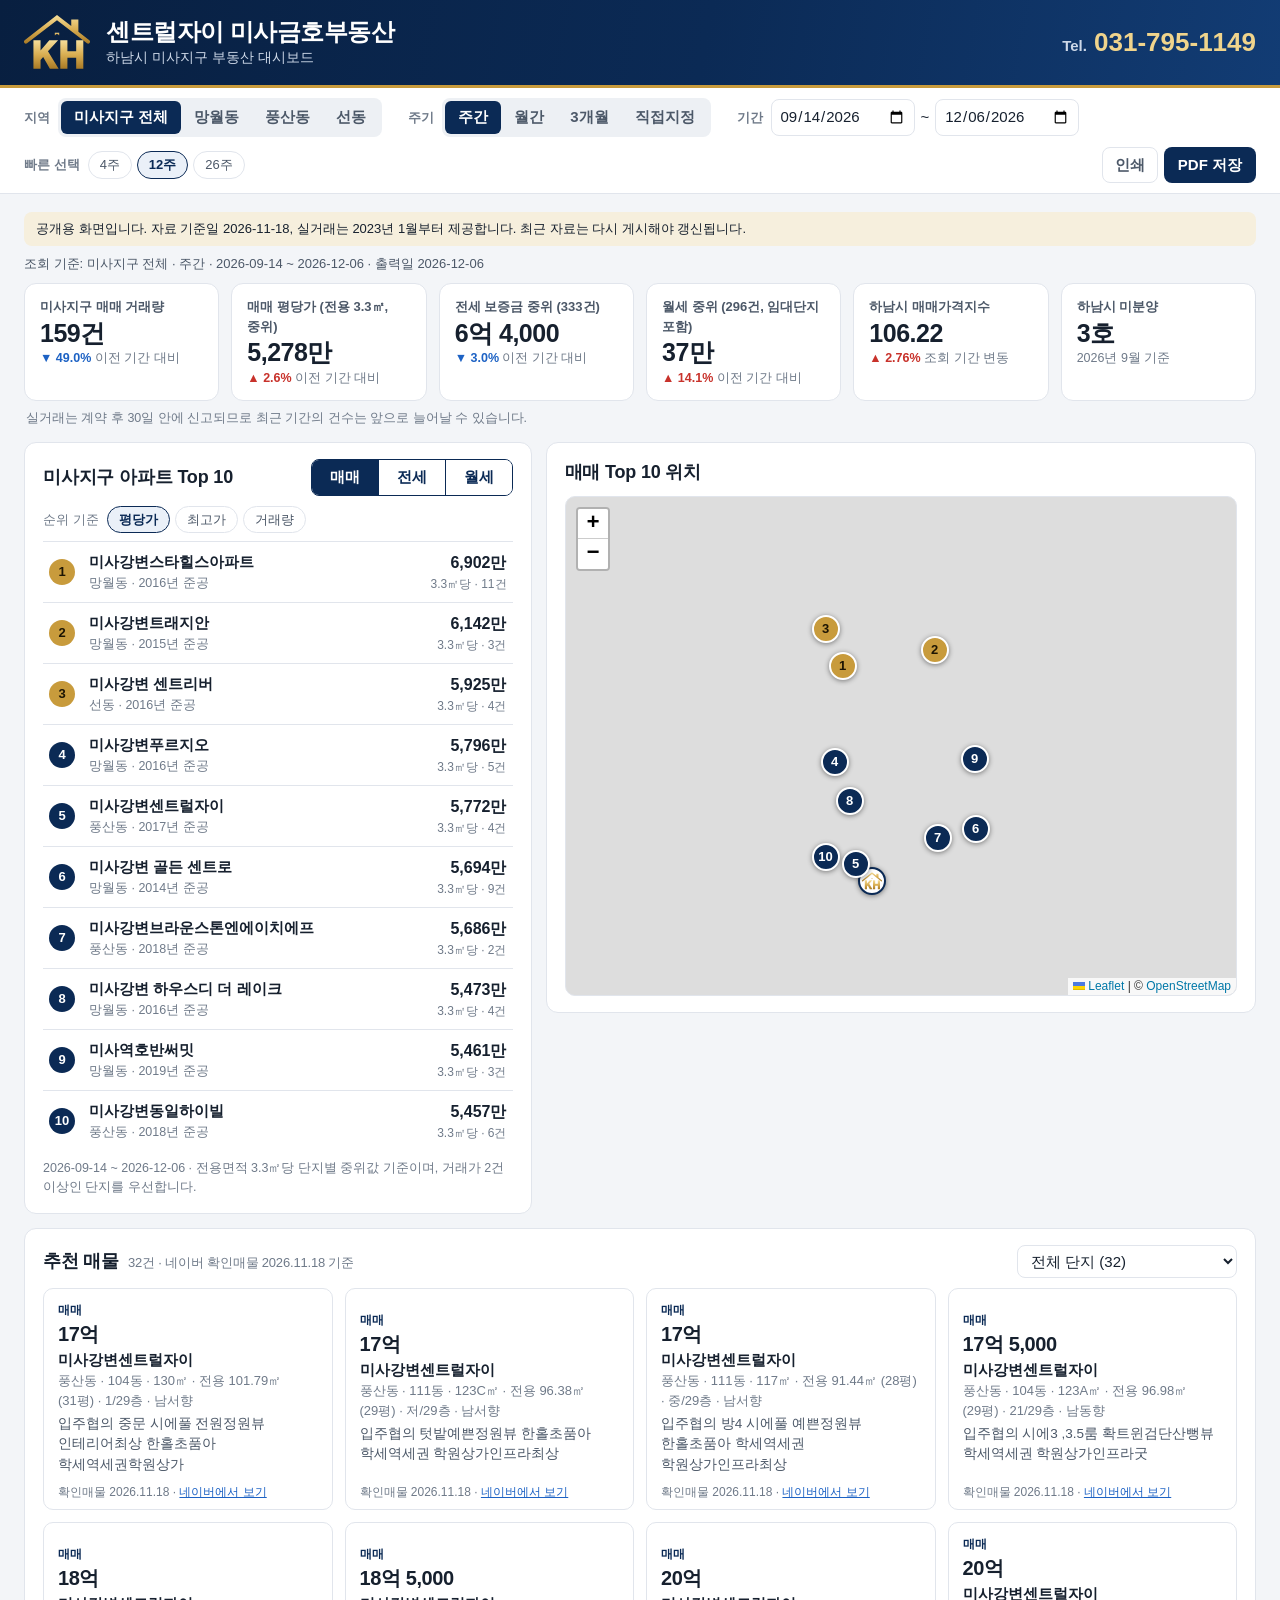
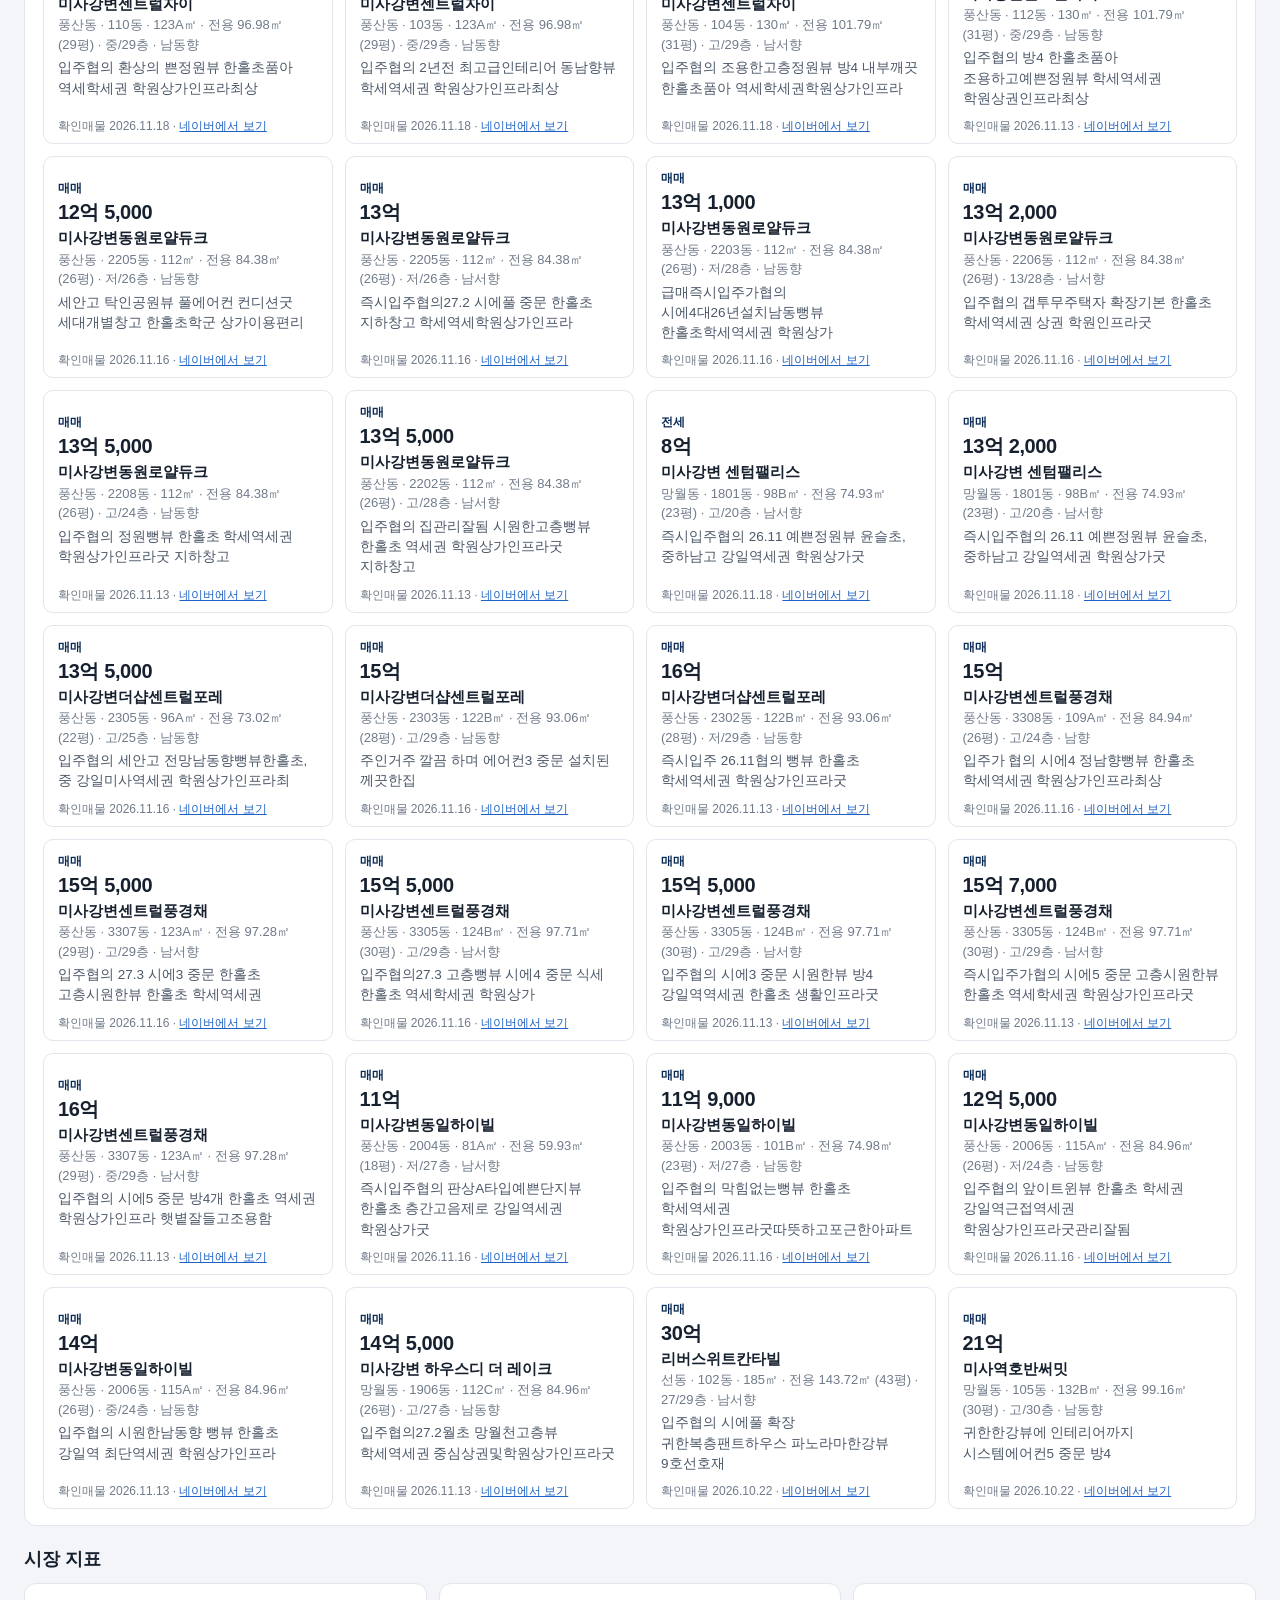
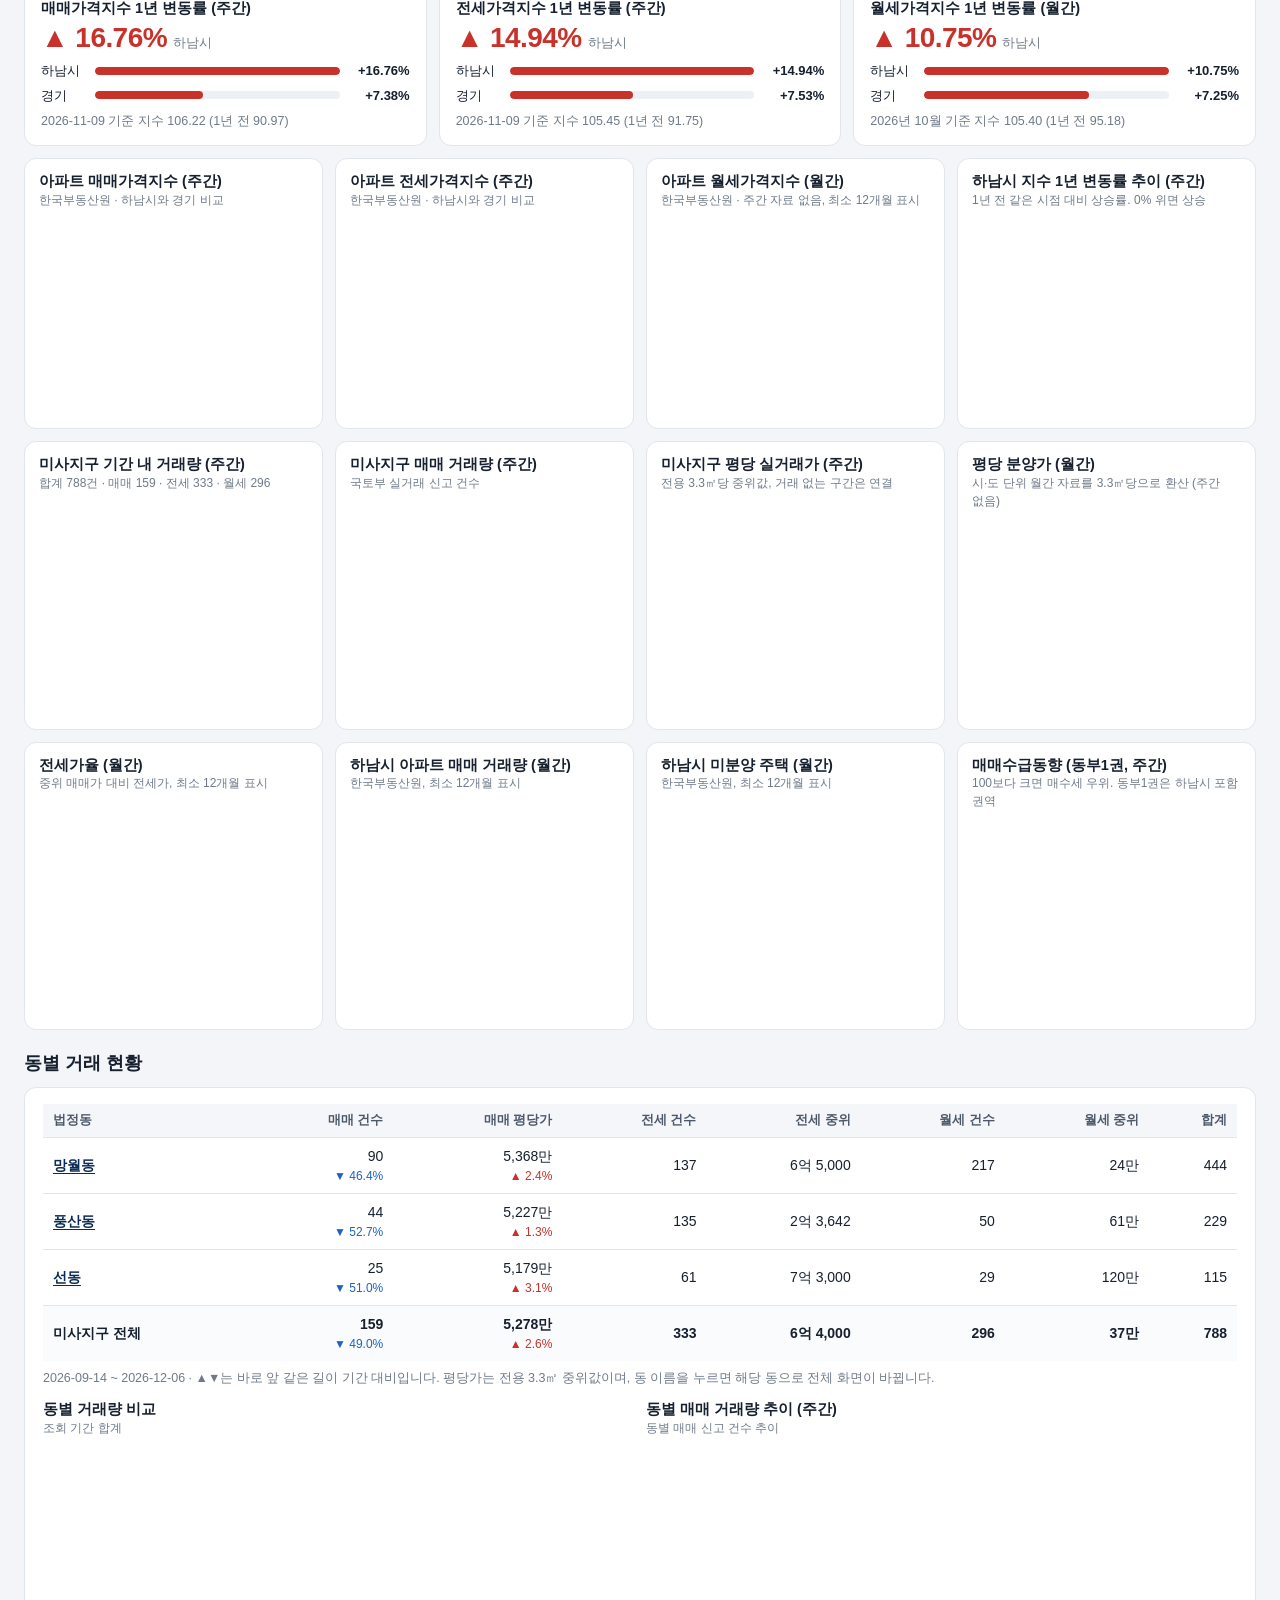
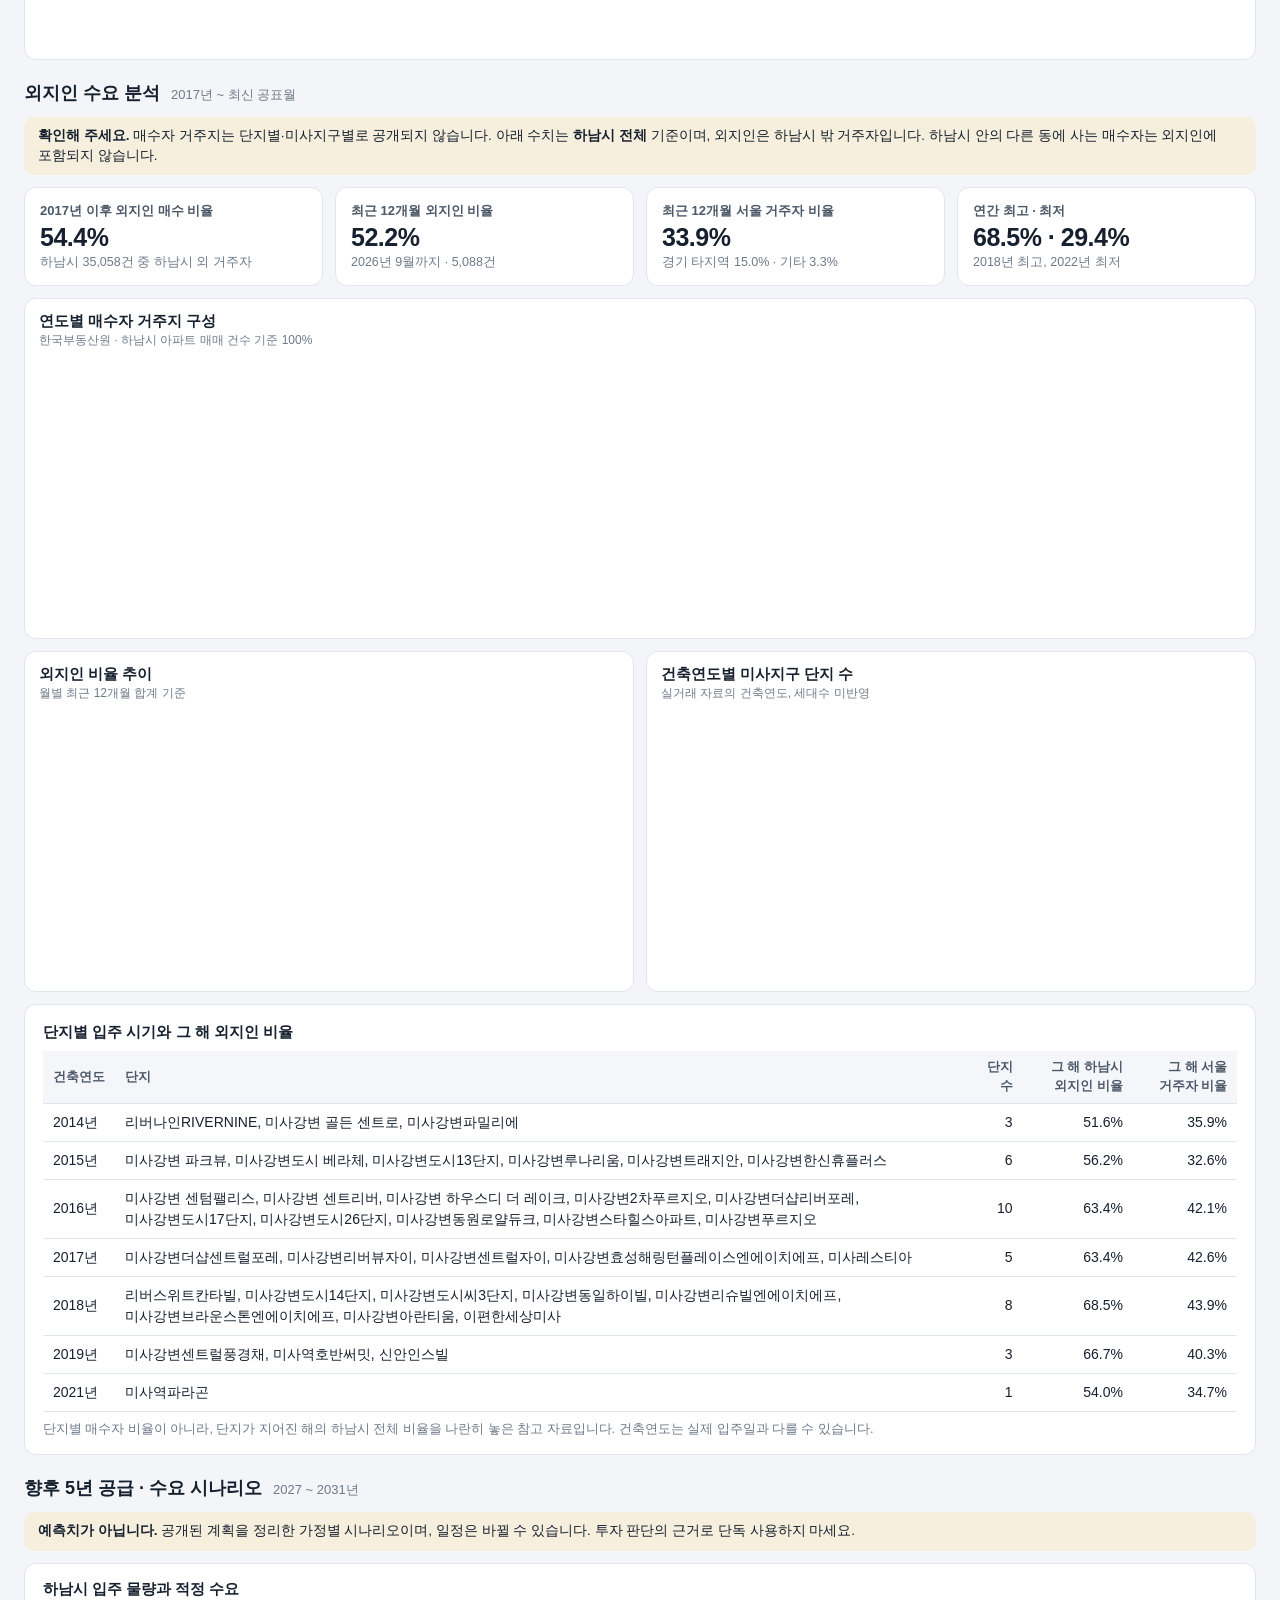
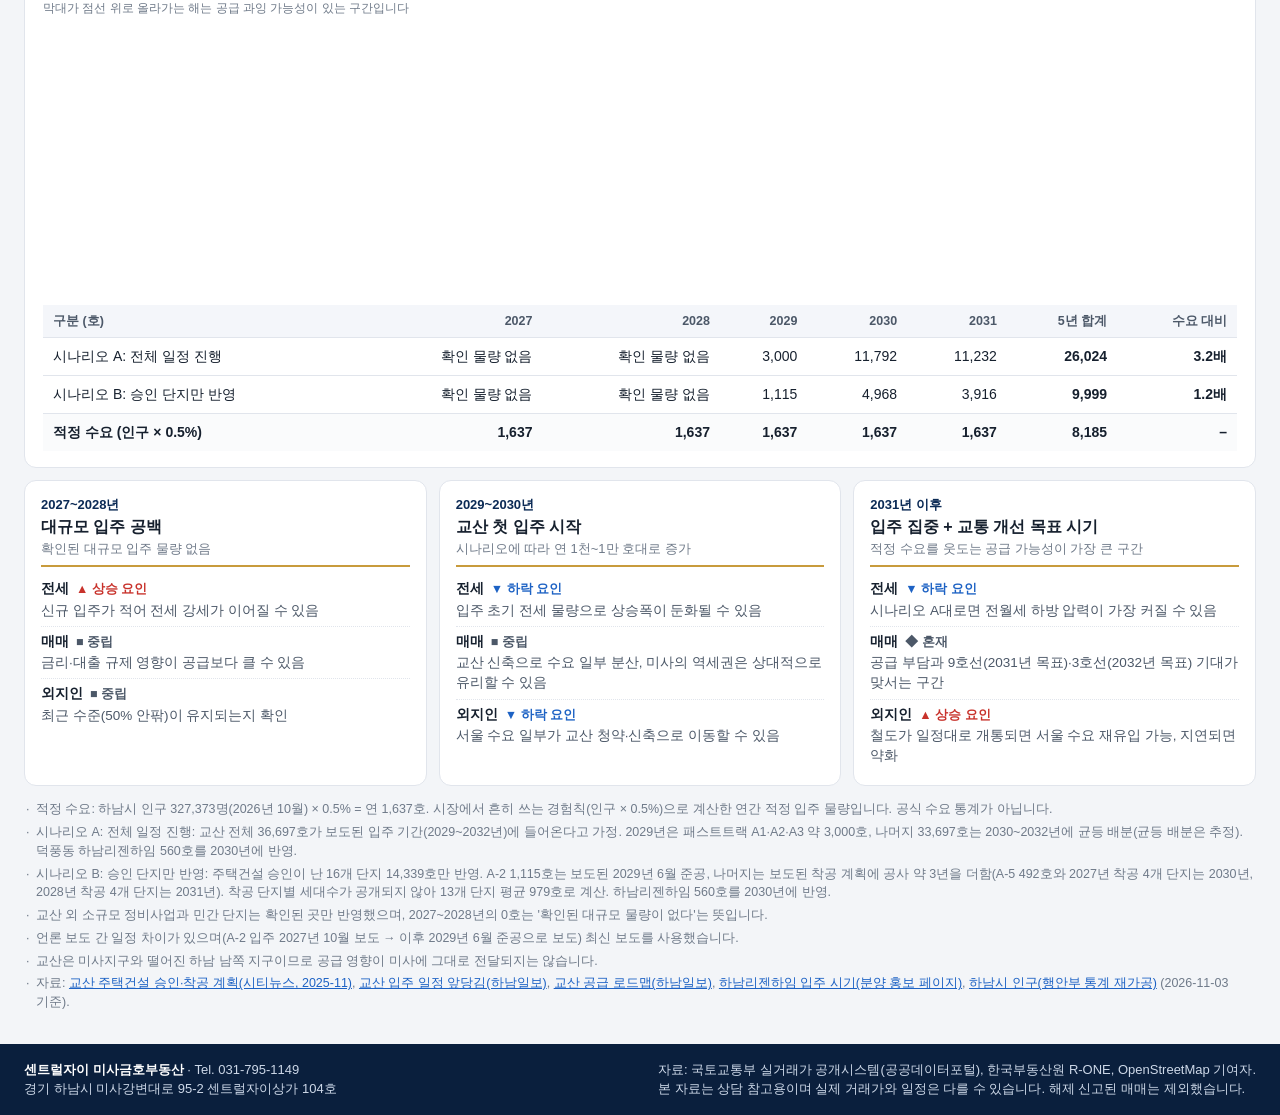
==== commit 96b2b2a1: "추천 매물을 네이버 광고 매물로 교체 센트럴자이 미사금호공인중개사사무소가 네이버 부동산에 광고한 미사강변도시 아파트 매물 32건(2026-11-18 확인)으로 샘플을 바꾸고, 카드" ====
--- a/docs/index.html
+++ b/docs/index.html
@@ -91,8 +91,11 @@
 
   <section class="panel listings-panel">
     <div class="panel-head">
-      <h2>추천 매물</h2>
-      <button class="primary no-print" id="addListing">+ 매물 추가</button>
+      <h2>추천 매물 <small id="listingCount"></small></h2>
+      <div class="listing-tools">
+        <select id="listingFilter" class="no-print" aria-label="단지별 보기"></select>
+        <button class="primary no-print" id="addListing">+ 매물 추가</button>
+      </div>
     </div>
     <div class="listings" id="listings"></div>
   </section>
--- a/docs/style.css
+++ b/docs/style.css
@@ -172,6 +172,11 @@
 .card-apt { font-weight: 700; }
 .card-meta { font-size: 13px; color: var(--ink-3); }
 .card-title { font-size: 13.5px; margin-top: 4px; color: var(--ink-2); }
+.listing-tools { display: flex; gap: 8px; align-items: center; }
+.listing-tools select { border: 1px solid var(--line); border-radius: 8px; padding: 6px 9px; background: #fff; max-width: 220px; }
+.panel-head h2 small { font-size: 13px; font-weight: 500; color: var(--ink-3); margin-left: 4px; }
+.card-source { font-size: 12px; color: var(--ink-3); padding: 0 14px 8px; }
+.card-source a { color: var(--down); }
 .card-actions { display: flex; justify-content: flex-end; gap: 4px; padding: 0 10px 8px; }
 .card-actions button { border: 0; background: none; color: var(--ink-3); font-size: 12.5px; padding: 2px 6px; }
 .card-actions button:hover { color: var(--ink); text-decoration: underline; }
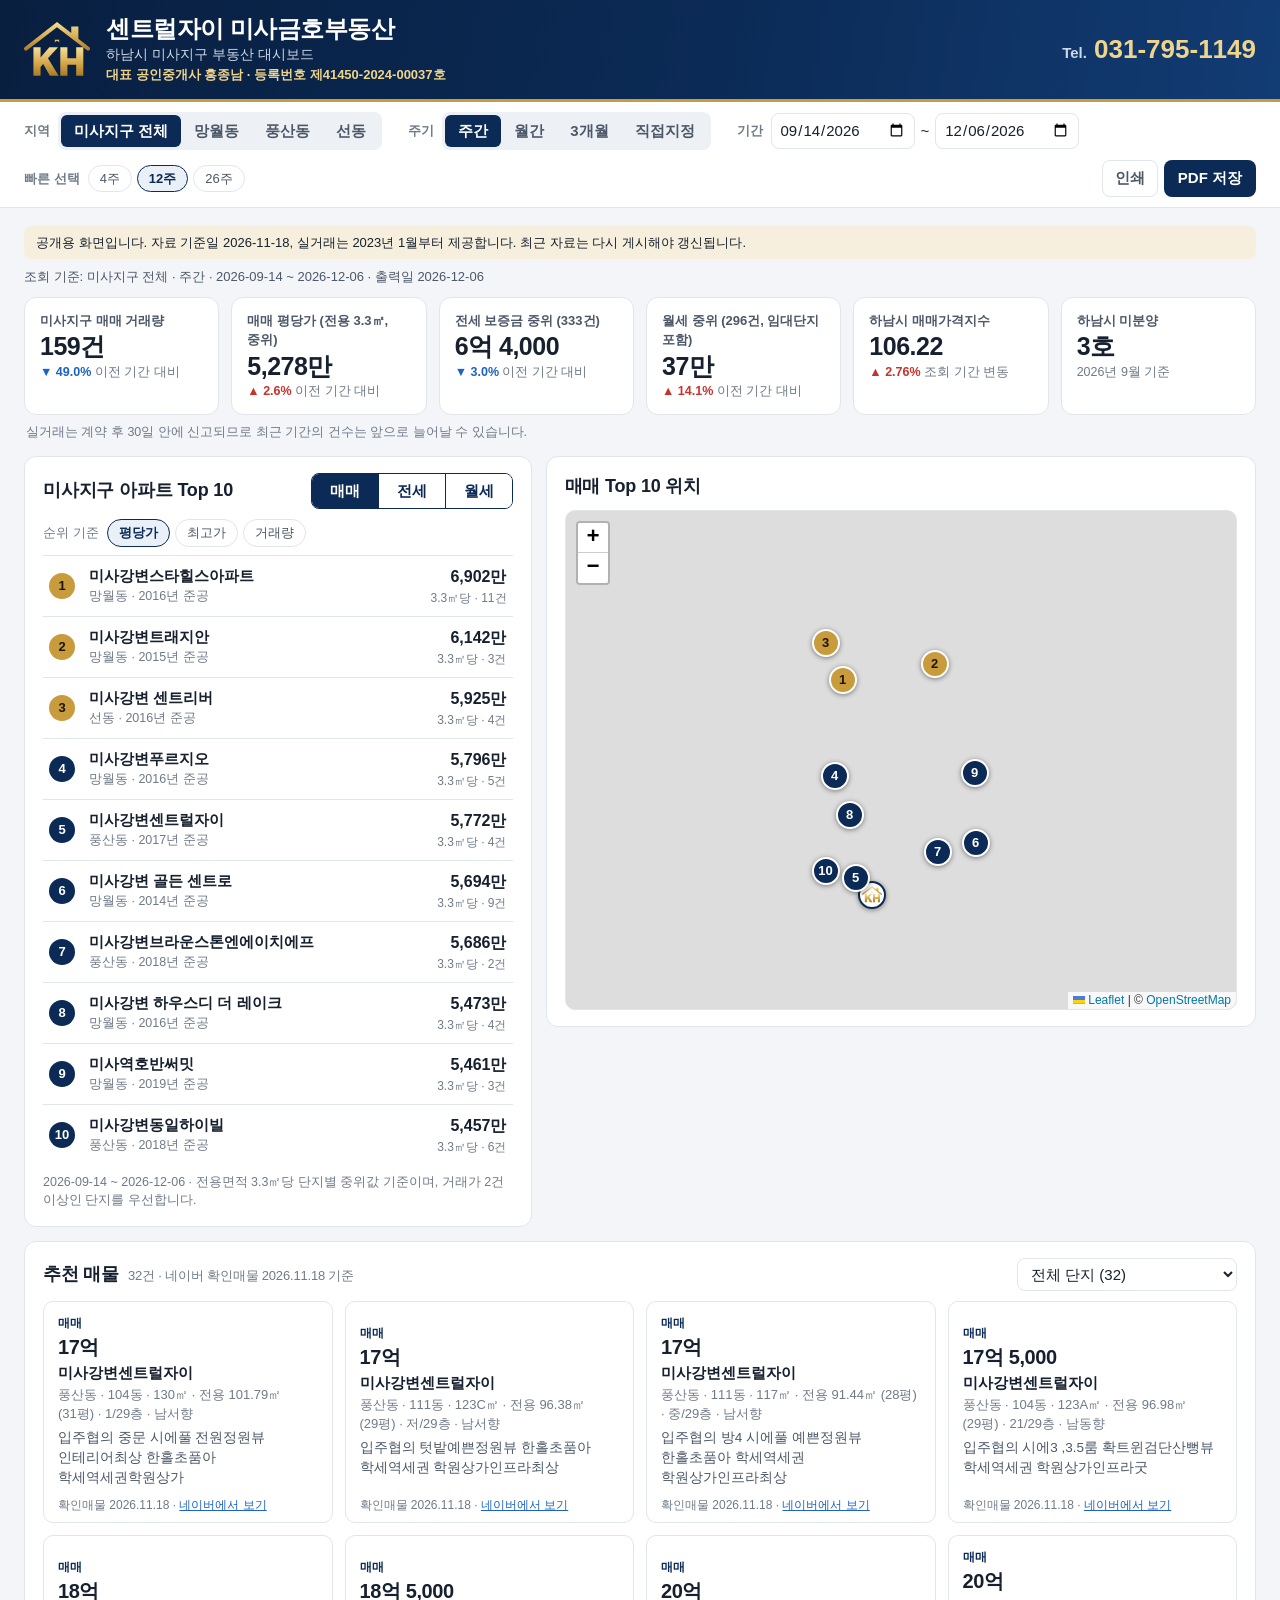
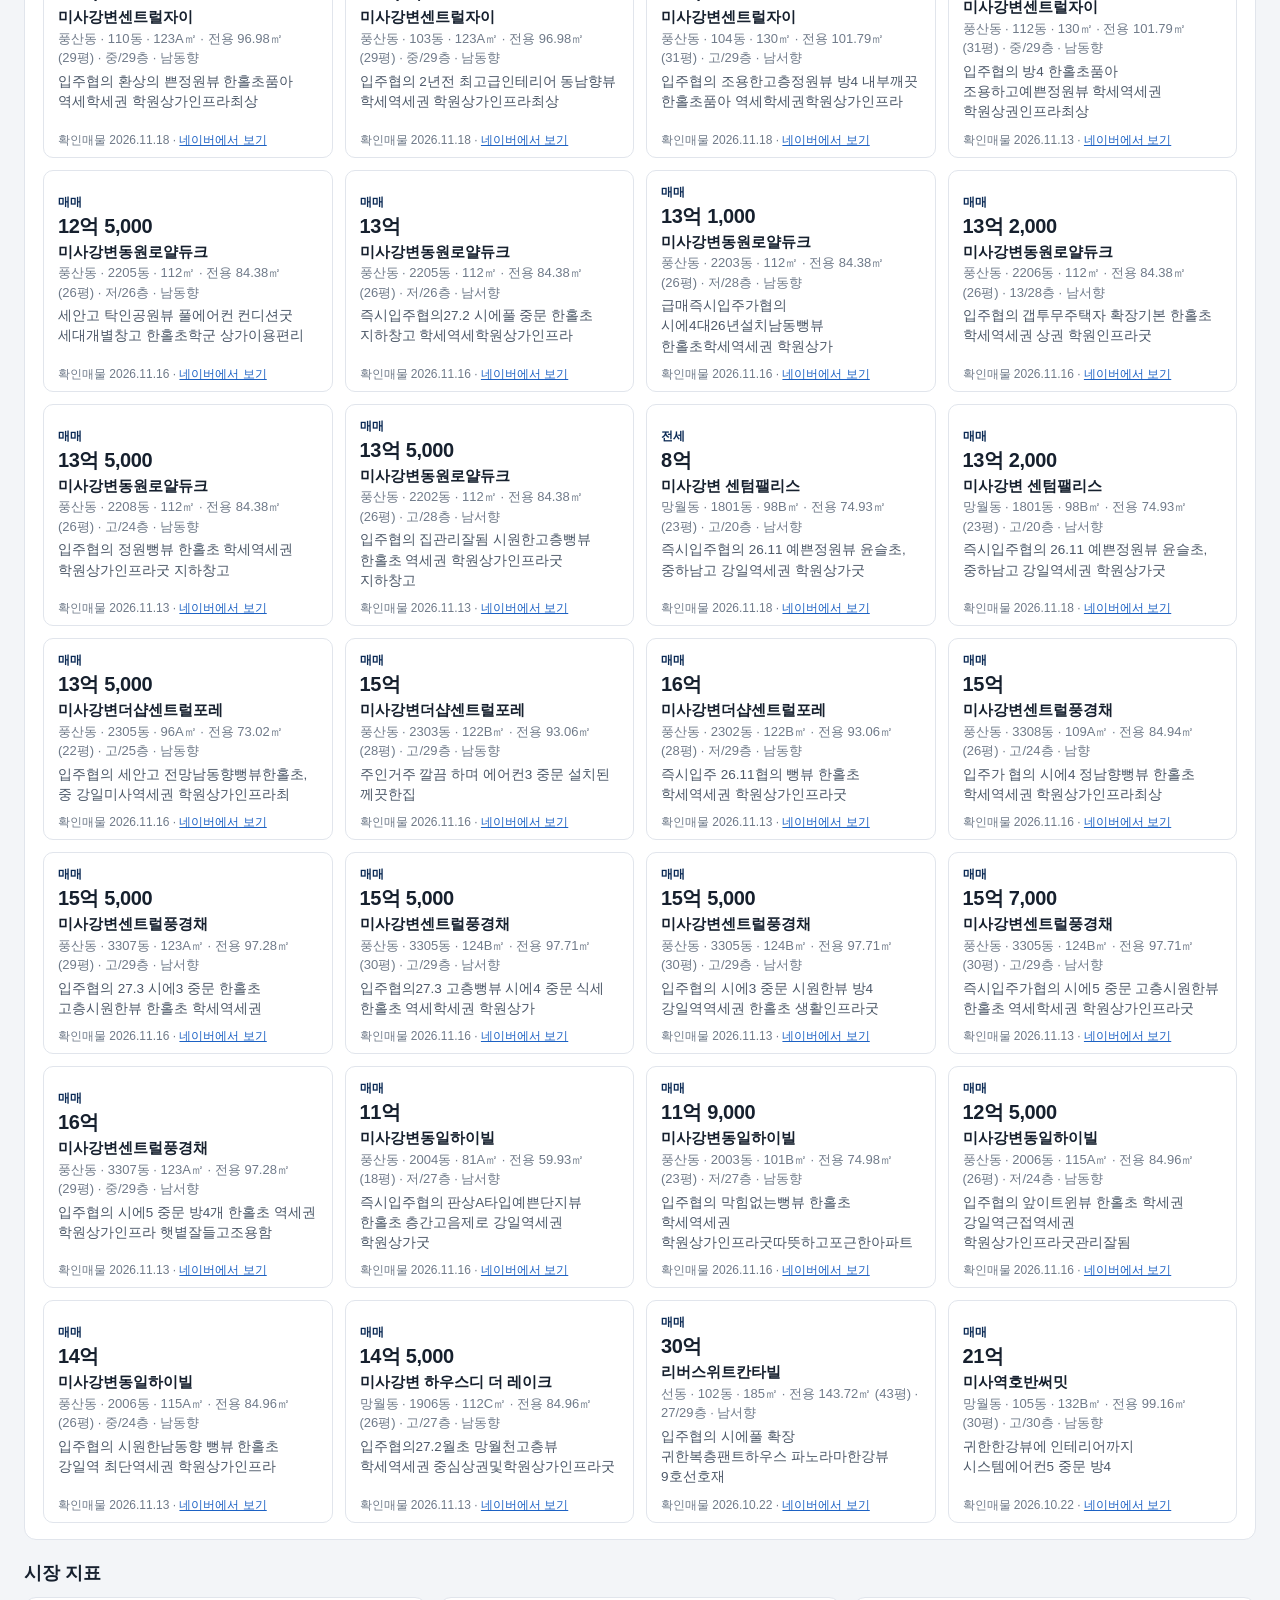
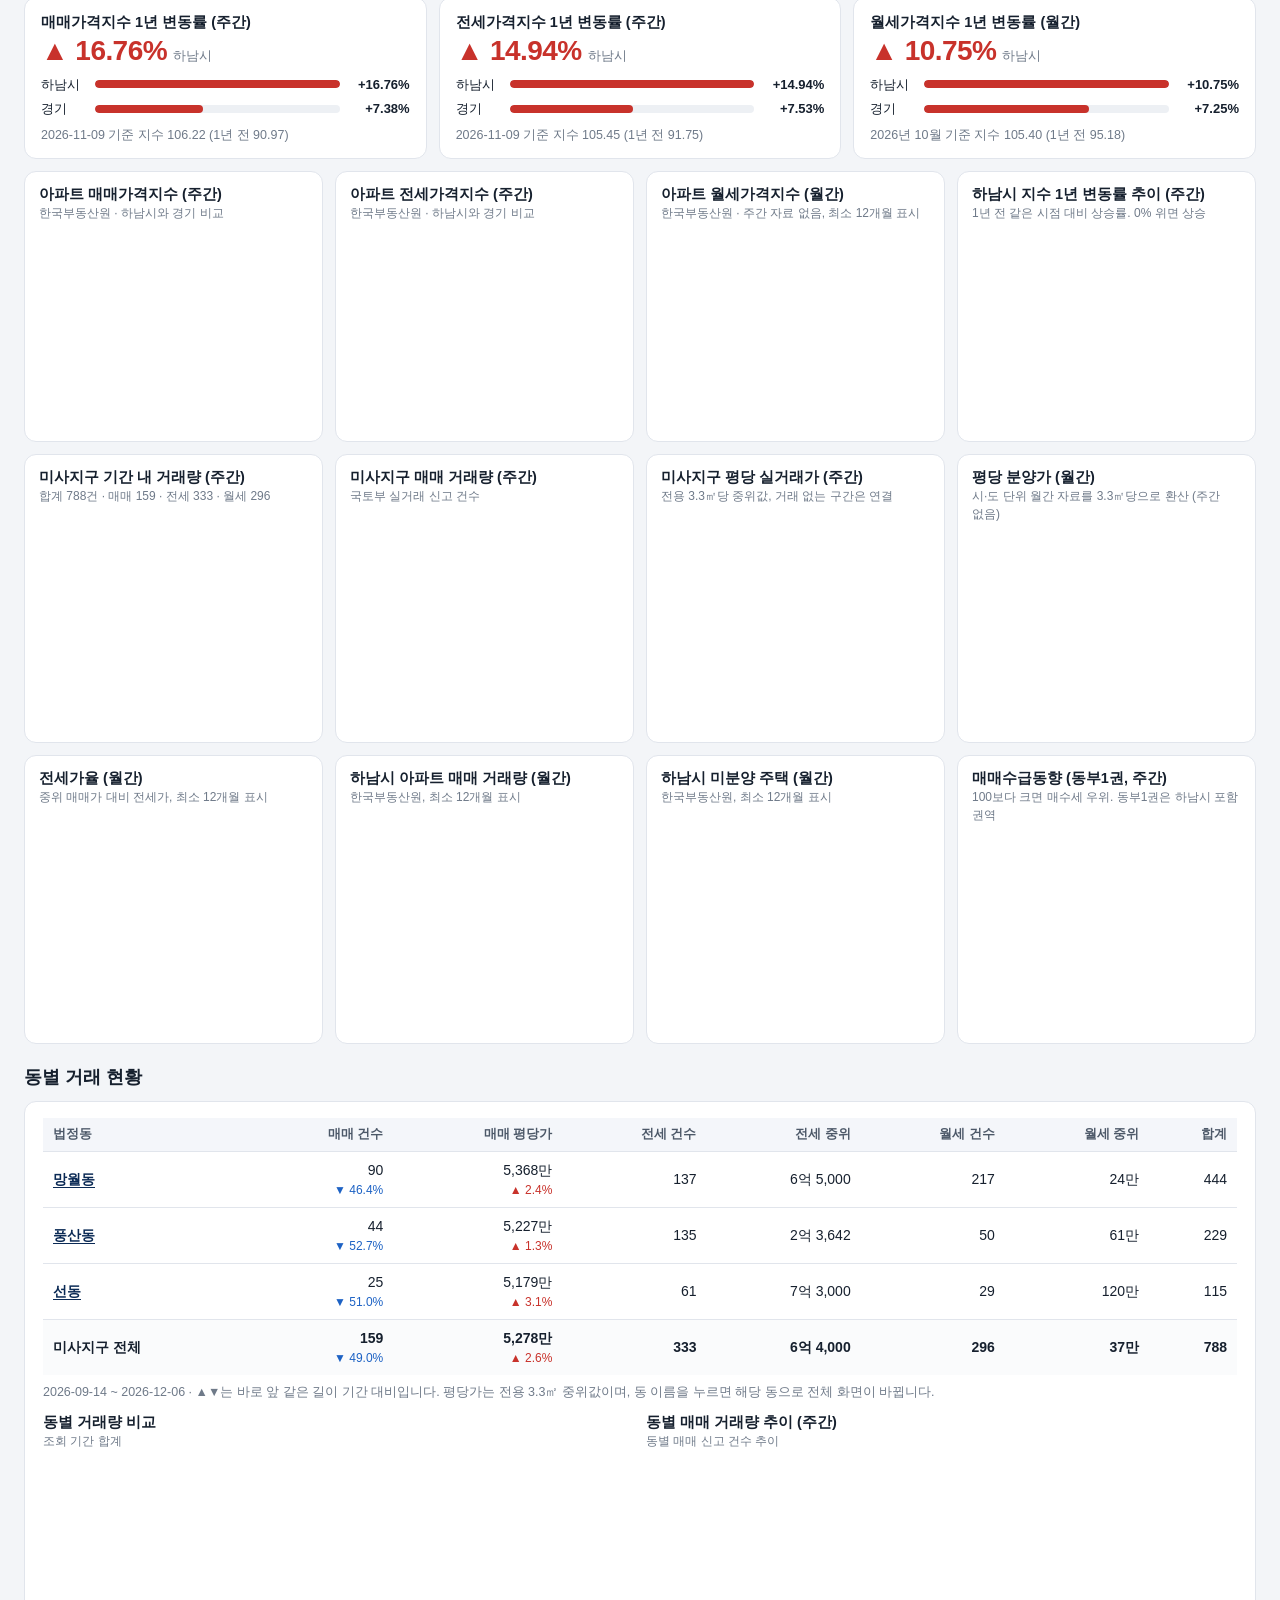
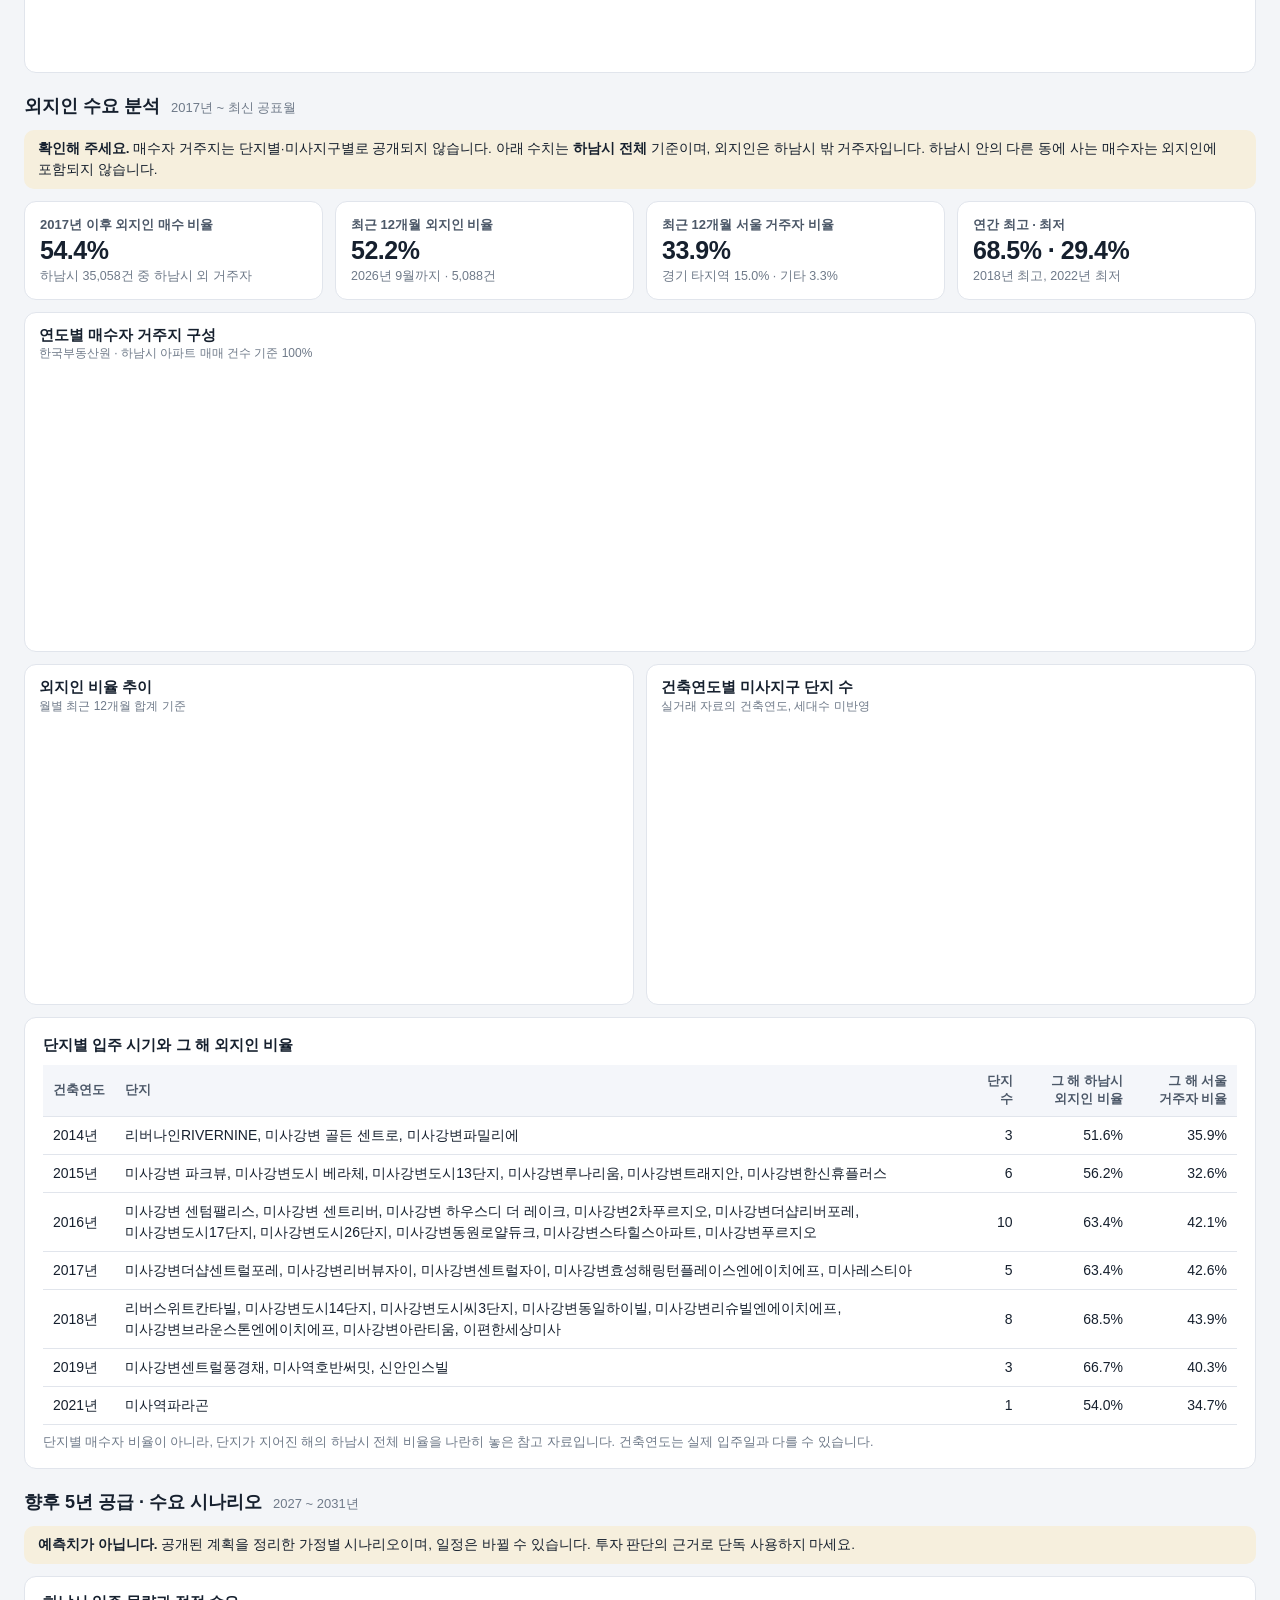
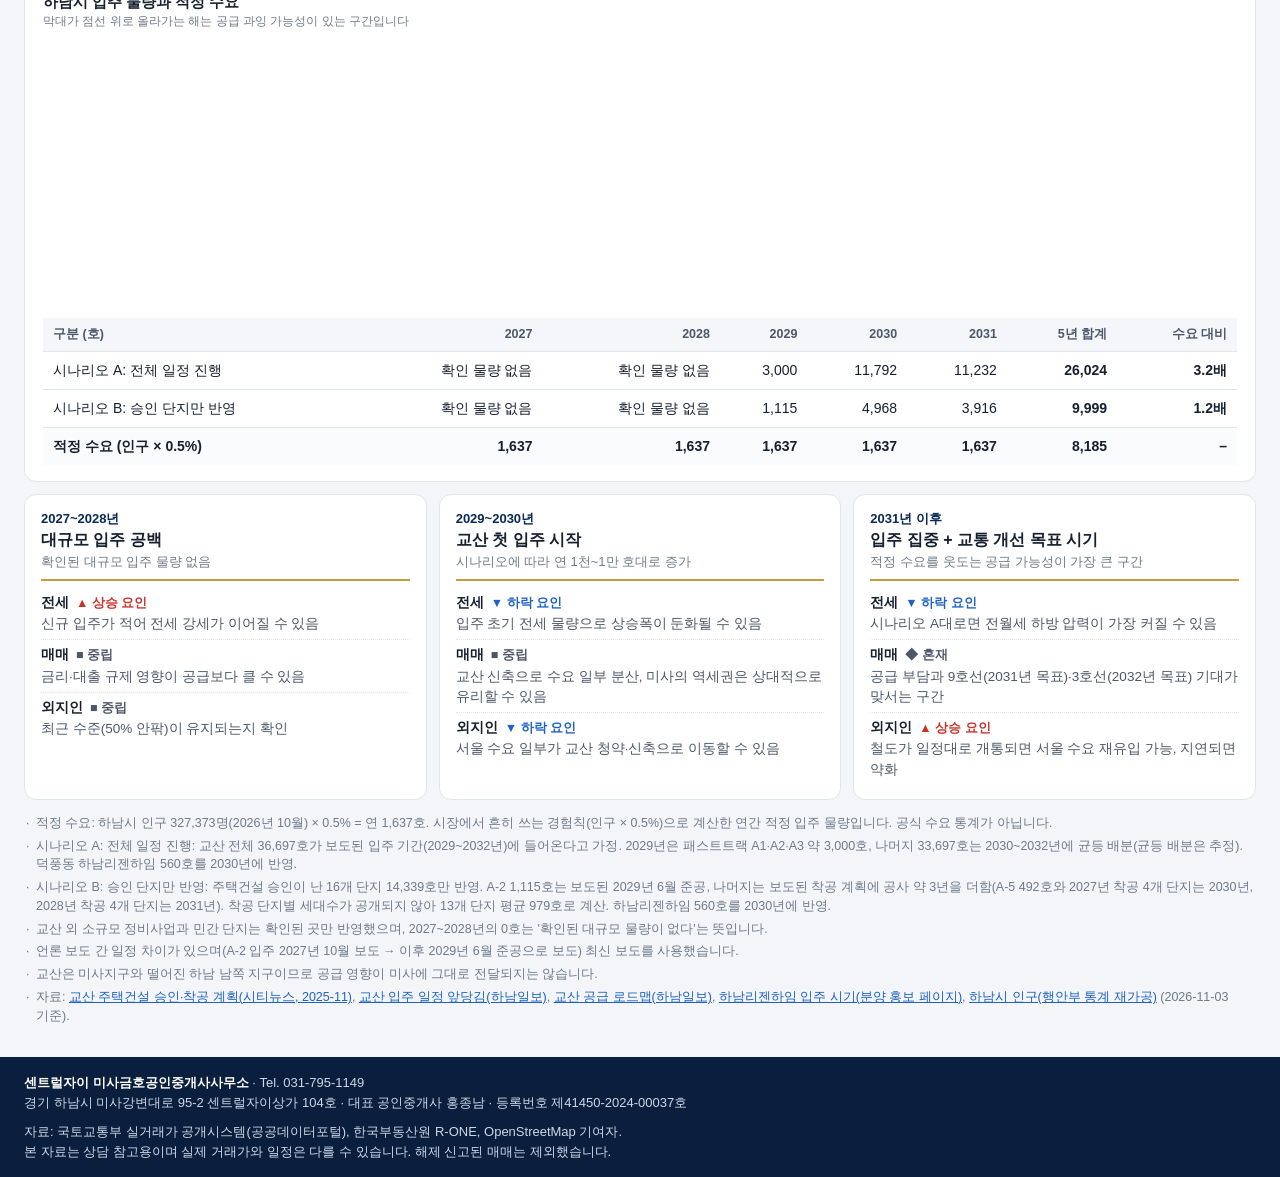
==== commit 84dd7d07: "중개사무소 대표자명과 등록번호 표시 화면 상단과 하단, 인쇄·PDF에 대표 공인중개사와 중개사무소 등록번호를 표시한다. 사무소 정보는 data/office.json에서 관리한다. " ====
--- a/docs/index.html
+++ b/docs/index.html
@@ -17,6 +17,7 @@
     <div class="brand-name">
       <div class="brand-title">센트럴자이 미사금호부동산</div>
       <div class="brand-sub">하남시 미사지구 부동산 대시보드</div>
+      <div class="brand-office" id="brandOffice"></div>
     </div>
     <a class="brand-tel" href="tel:0317951149"><span>Tel.</span> 031-795-1149</a>
   </div>
@@ -144,8 +145,8 @@
 <footer class="footer">
   <div class="footer-in">
     <div>
-      <strong>센트럴자이 미사금호부동산</strong> · Tel. 031-795-1149<br>
-      경기 하남시 미사강변대로 95-2 센트럴자이상가 104호
+      <strong id="footOfficeName">센트럴자이 미사금호공인중개사사무소</strong> · Tel. 031-795-1149<br>
+      <span id="footOffice">경기 하남시 미사강변대로 95-2 센트럴자이상가 104호</span>
     </div>
     <div class="sources">
       자료: 국토교통부 실거래가 공개시스템(공공데이터포털), 한국부동산원 R-ONE, OpenStreetMap 기여자.<br>
--- a/docs/style.css
+++ b/docs/style.css
@@ -40,6 +40,7 @@
 .brand-name { min-width: 0; }
 .brand-title { color: #fff; font-size: 24px; font-weight: 800; letter-spacing: -.02em; line-height: 1.25; }
 .brand-sub { color: #cdd8e8; font-size: 14px; }
+.brand-office { color: #f0d48c; font-size: 13px; font-weight: 600; }
 .brand-tel { margin-left: auto; color: #f0d48c; font-size: 26px; font-weight: 800; text-decoration: none; white-space: nowrap; font-variant-numeric: tabular-nums; }
 .brand-tel span { font-size: 15px; font-weight: 600; color: #cdd8e8; }
 
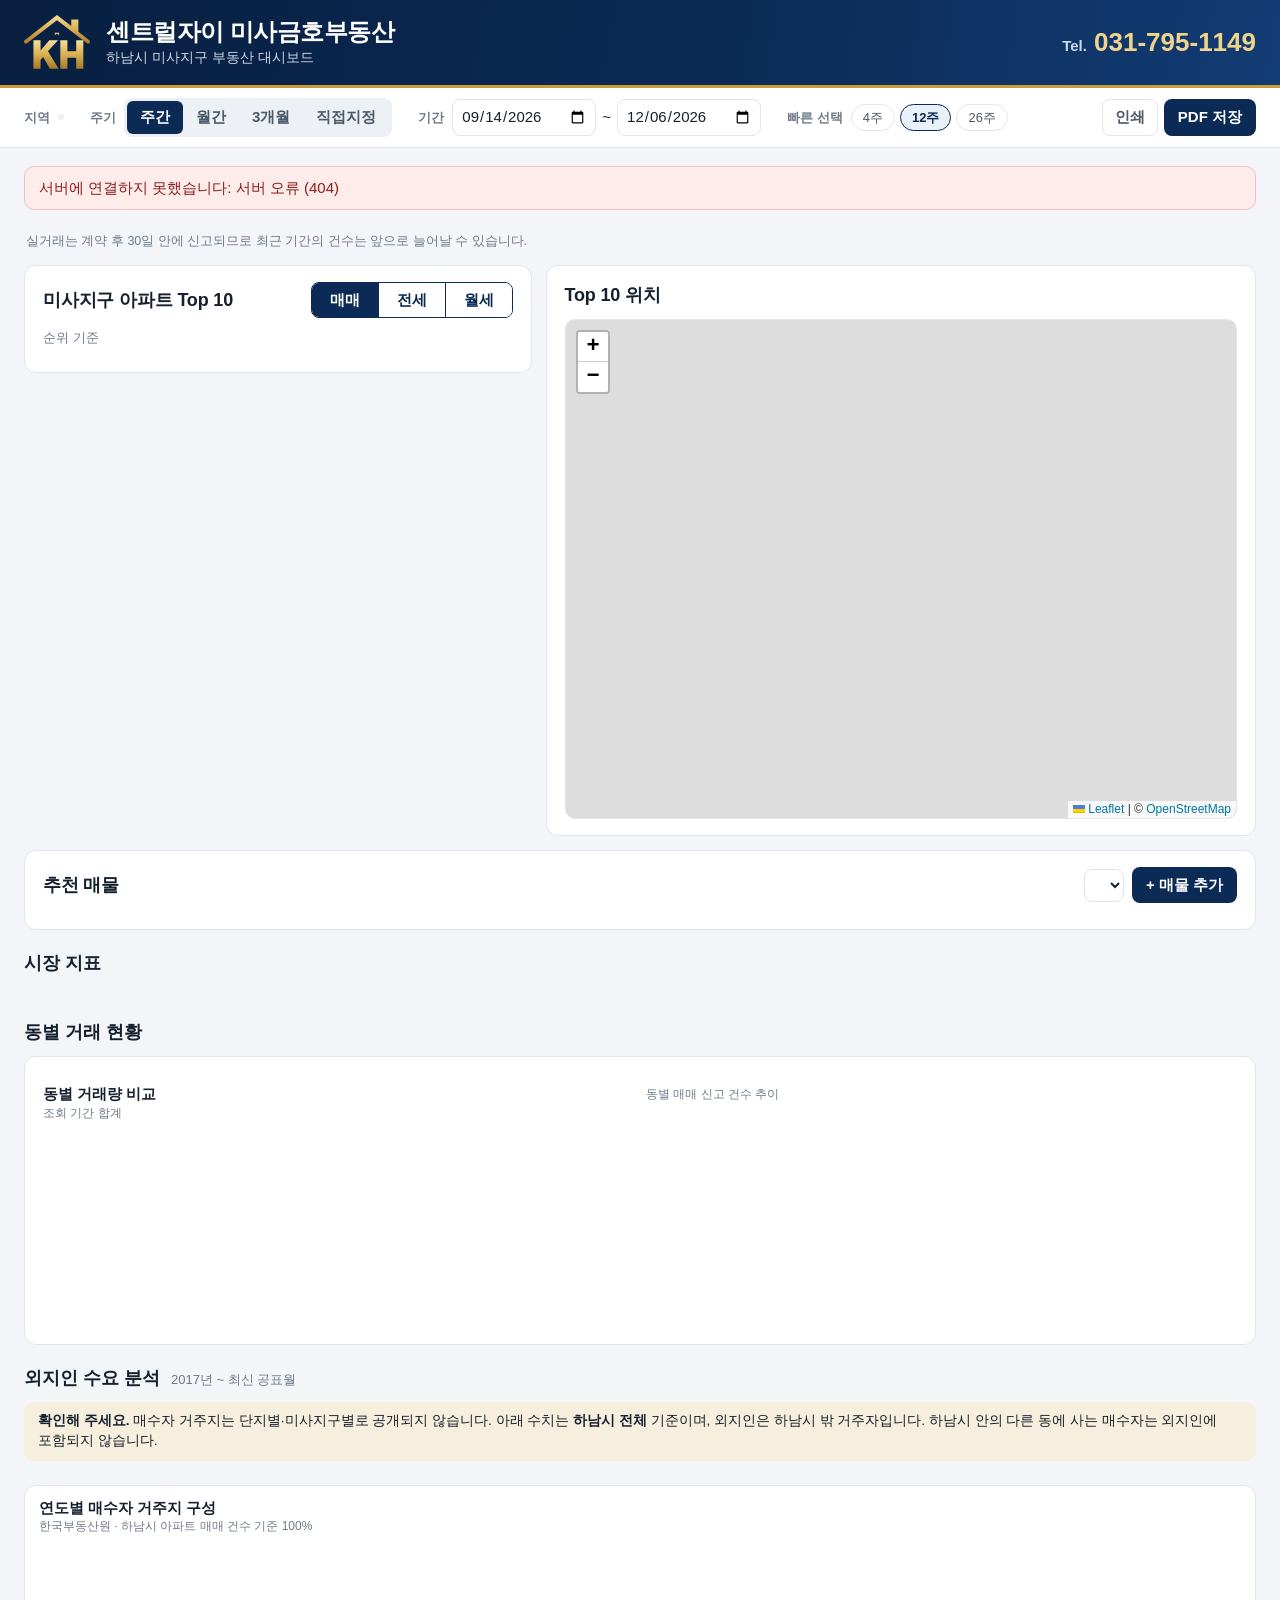
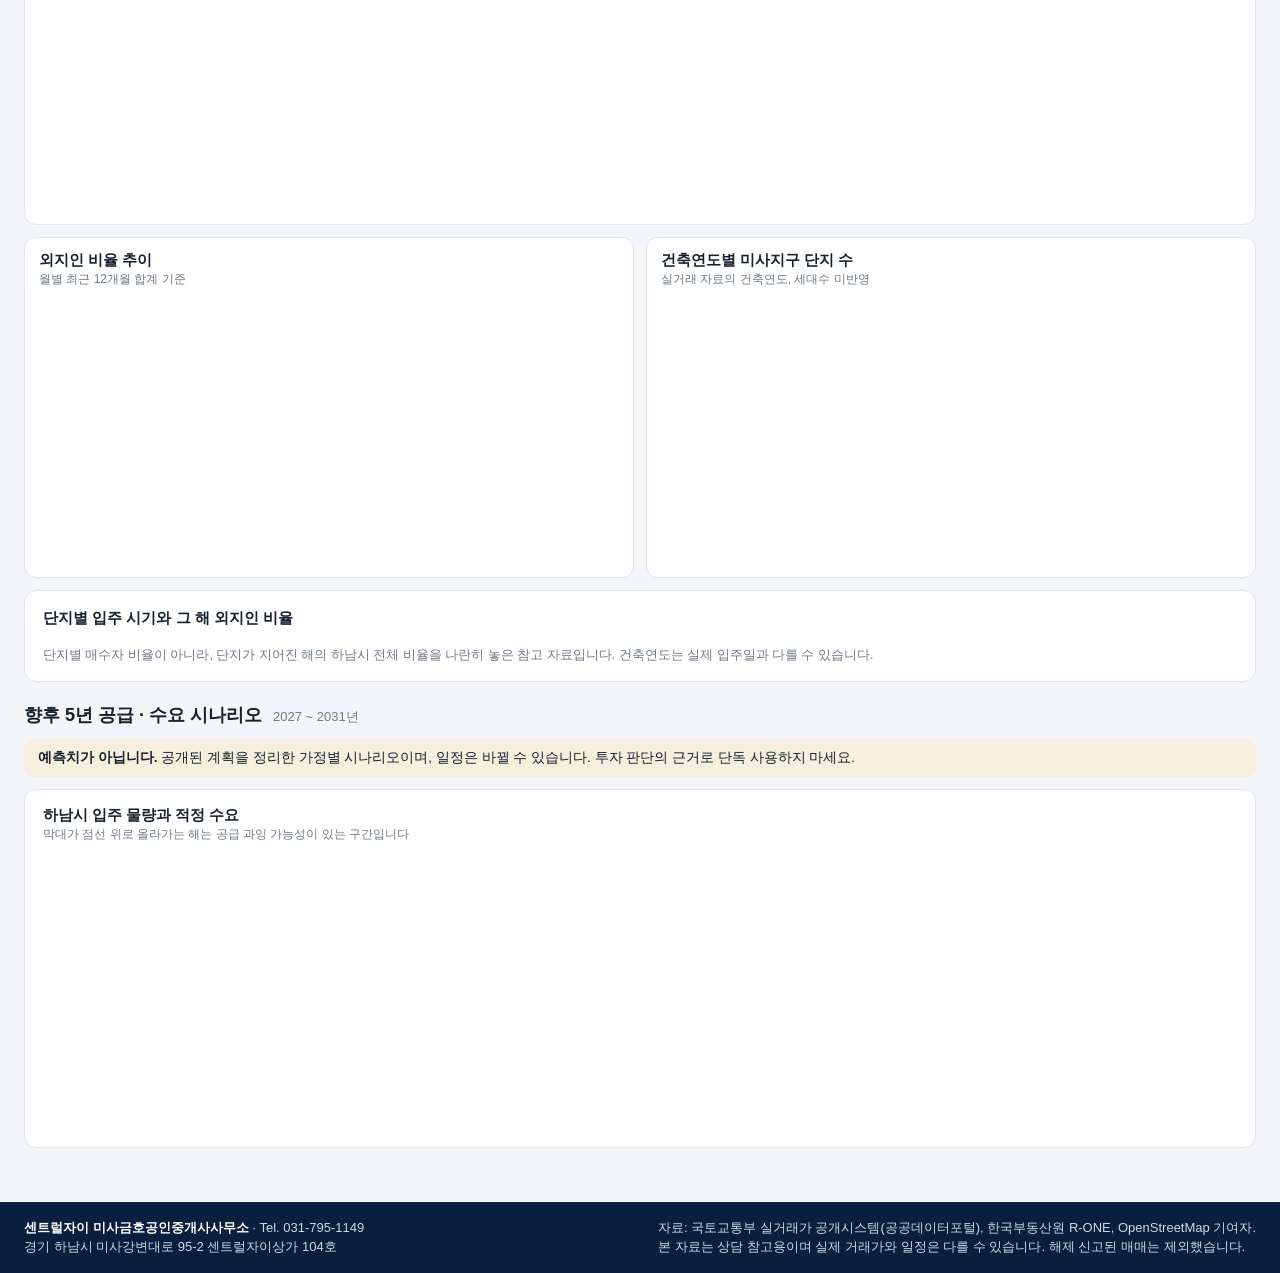
==== commit c00c6c3c: "공개 사이트 파일에 버전 표시를 붙여 캐시 문제 방지 Co-Authored-By: Claude Opus 5.5 <noreply@anthropic.com>" ====
--- a/docs/index.html
+++ b/docs/index.html
@@ -1,7 +1,6 @@
 <!doctype html>
 <html lang="ko">
 <head>
-<script>window.STATIC_SITE = true; document.documentElement.classList.add('static-site');</script>
 <meta charset="utf-8">
 <meta name="viewport" content="width=device-width, initial-scale=1">
 <title>미사지구 부동산 대시보드 | 센트럴자이 미사금호부동산</title>
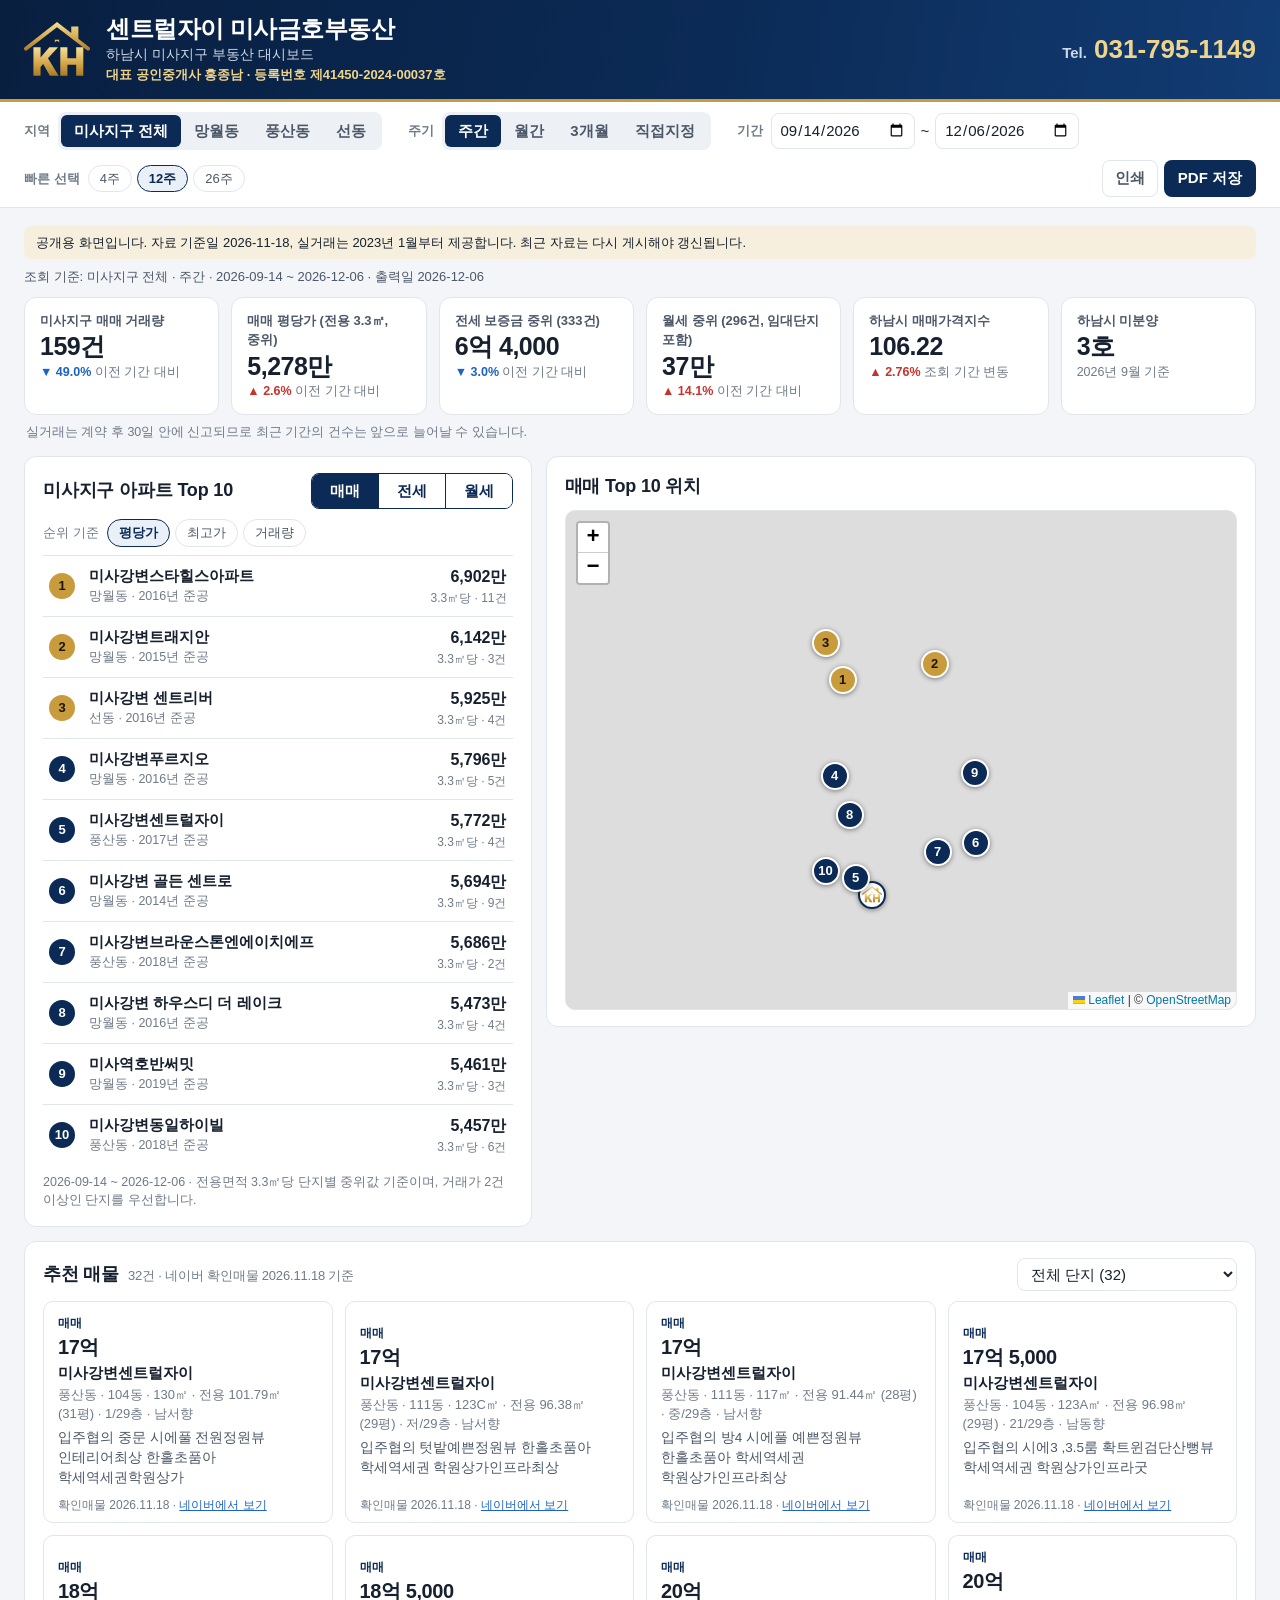
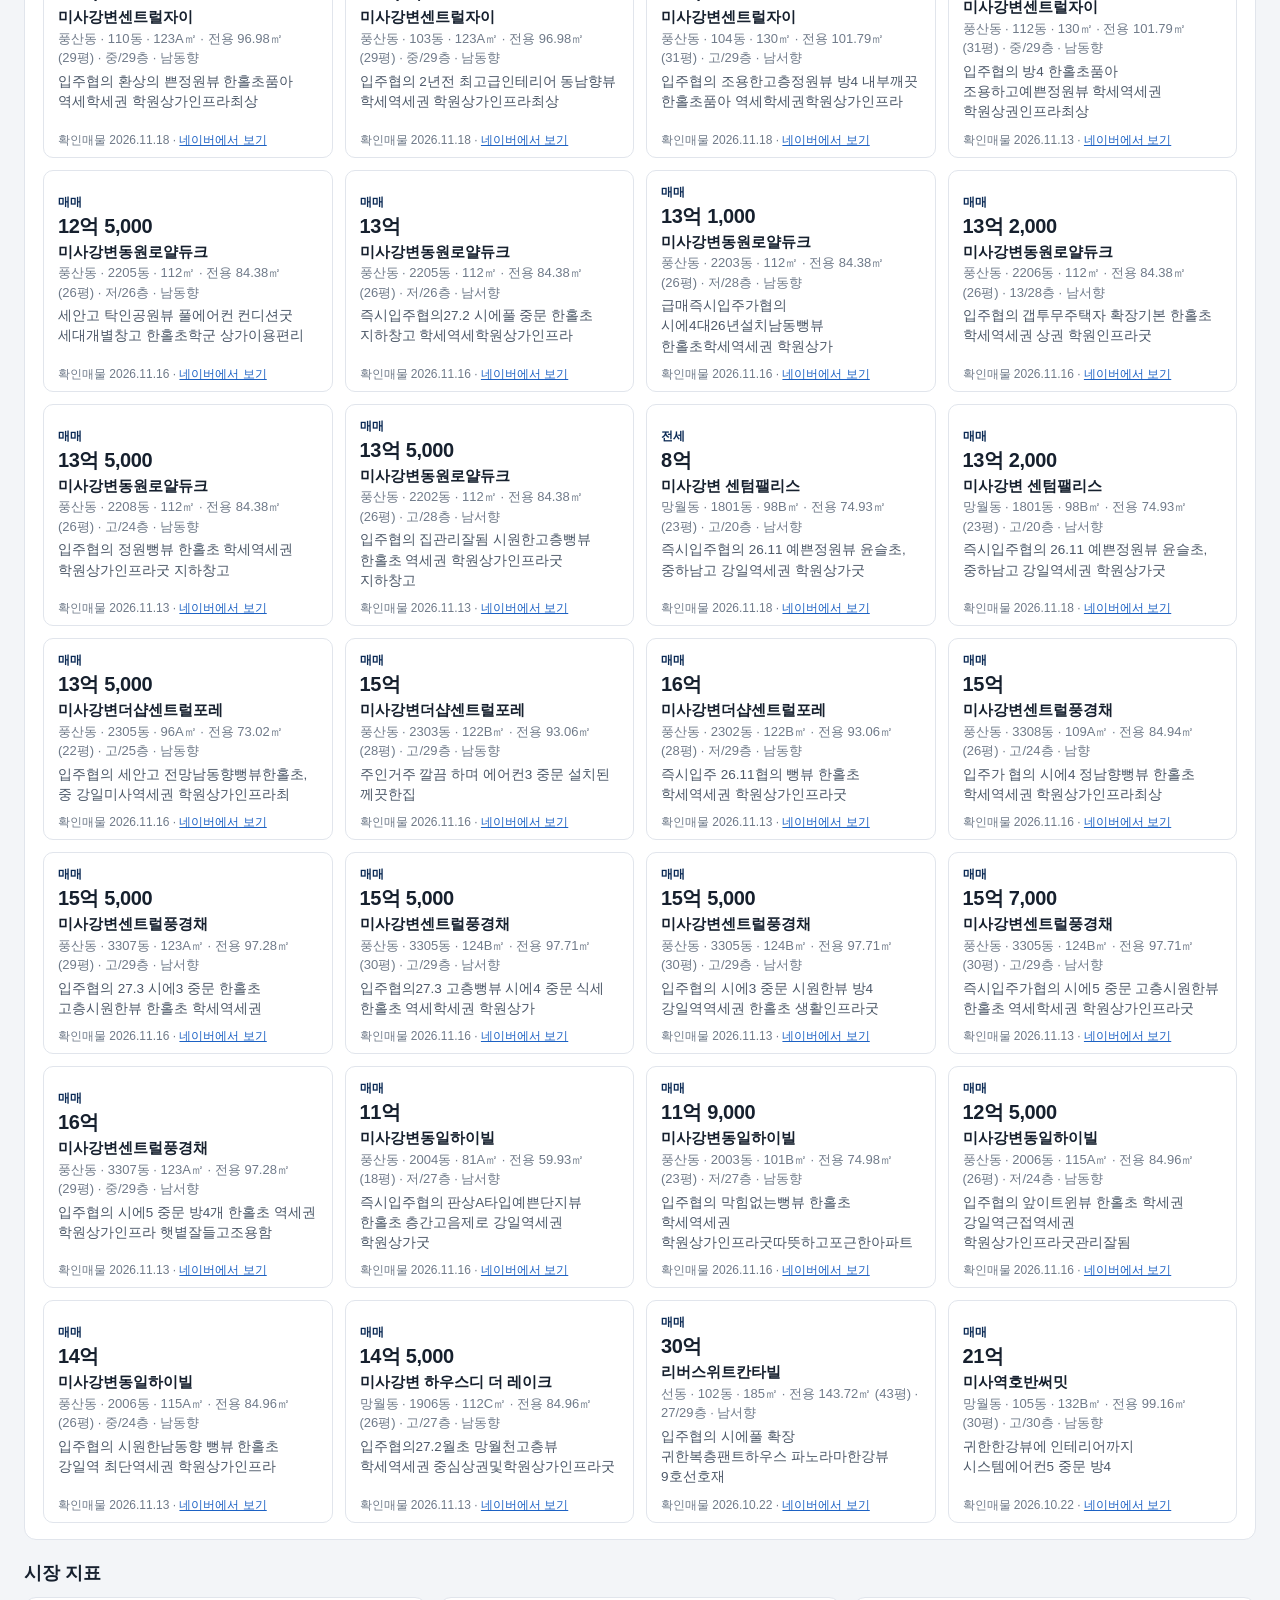
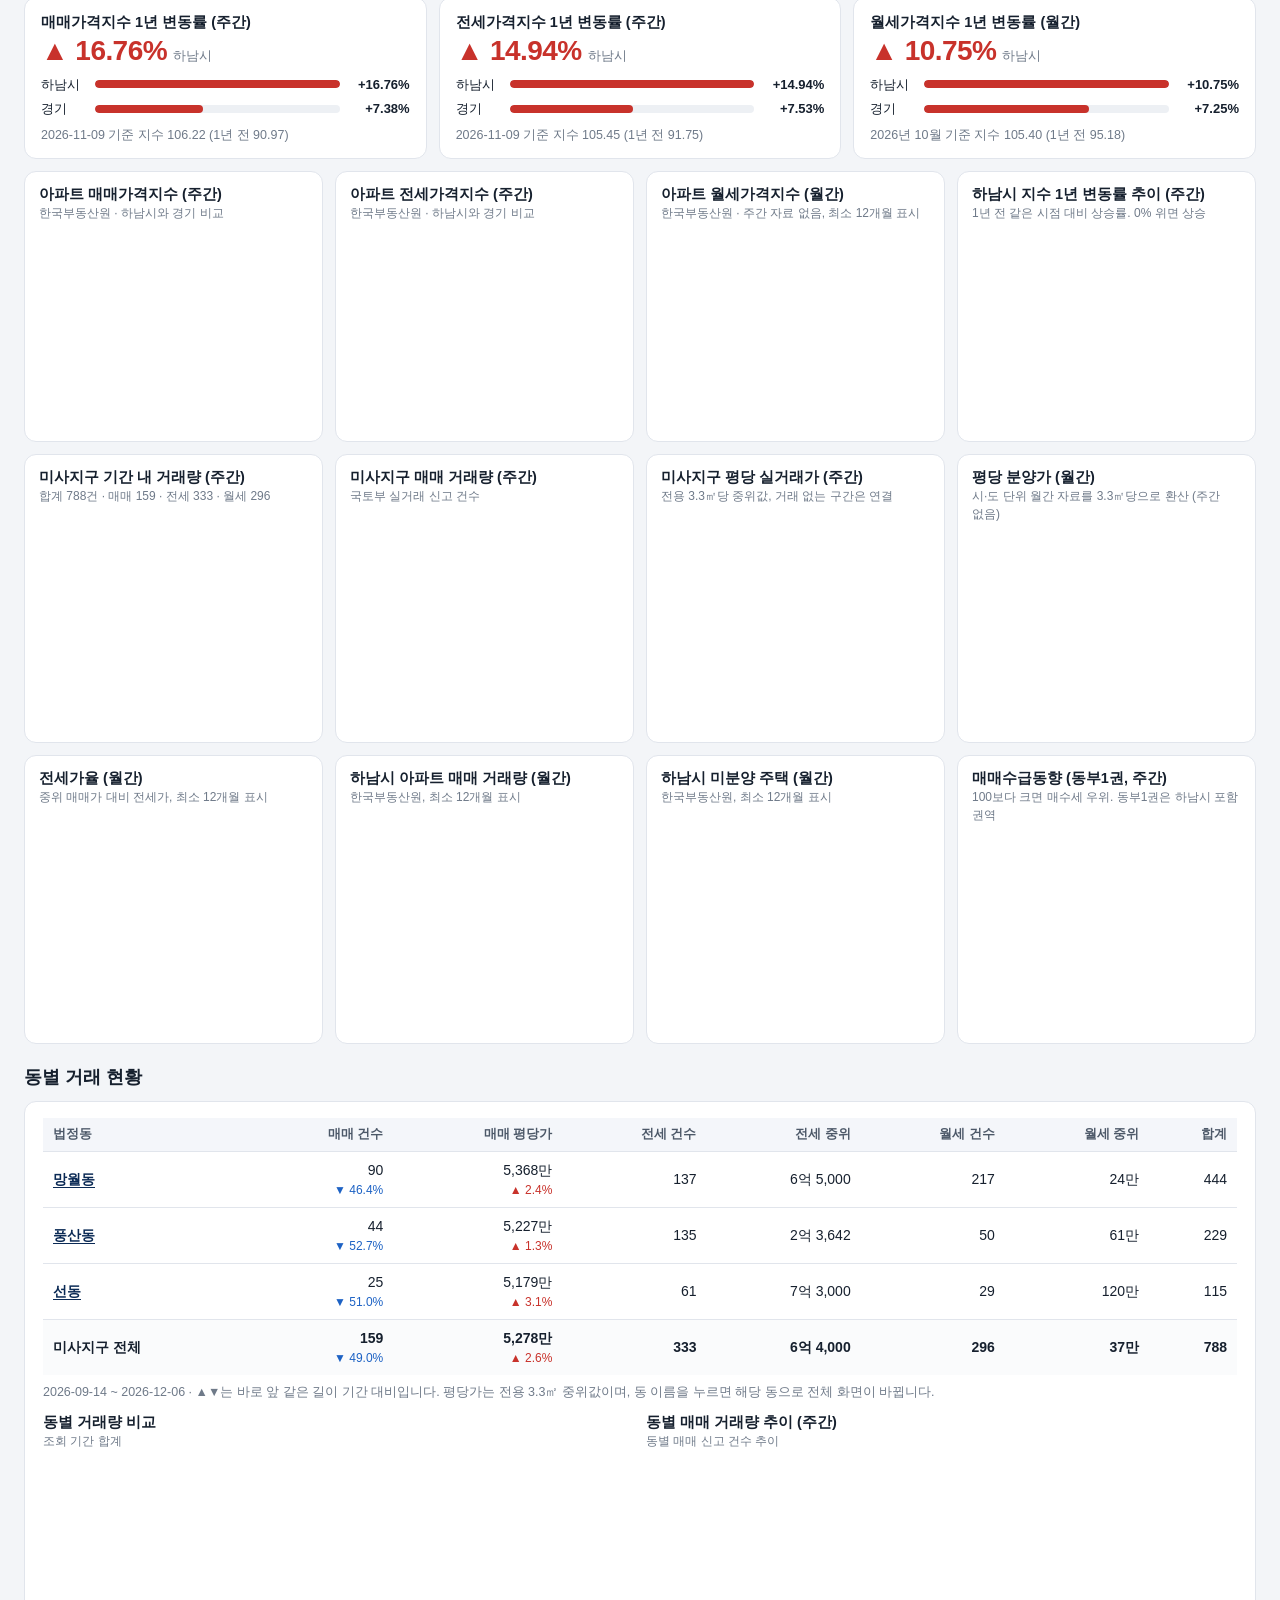
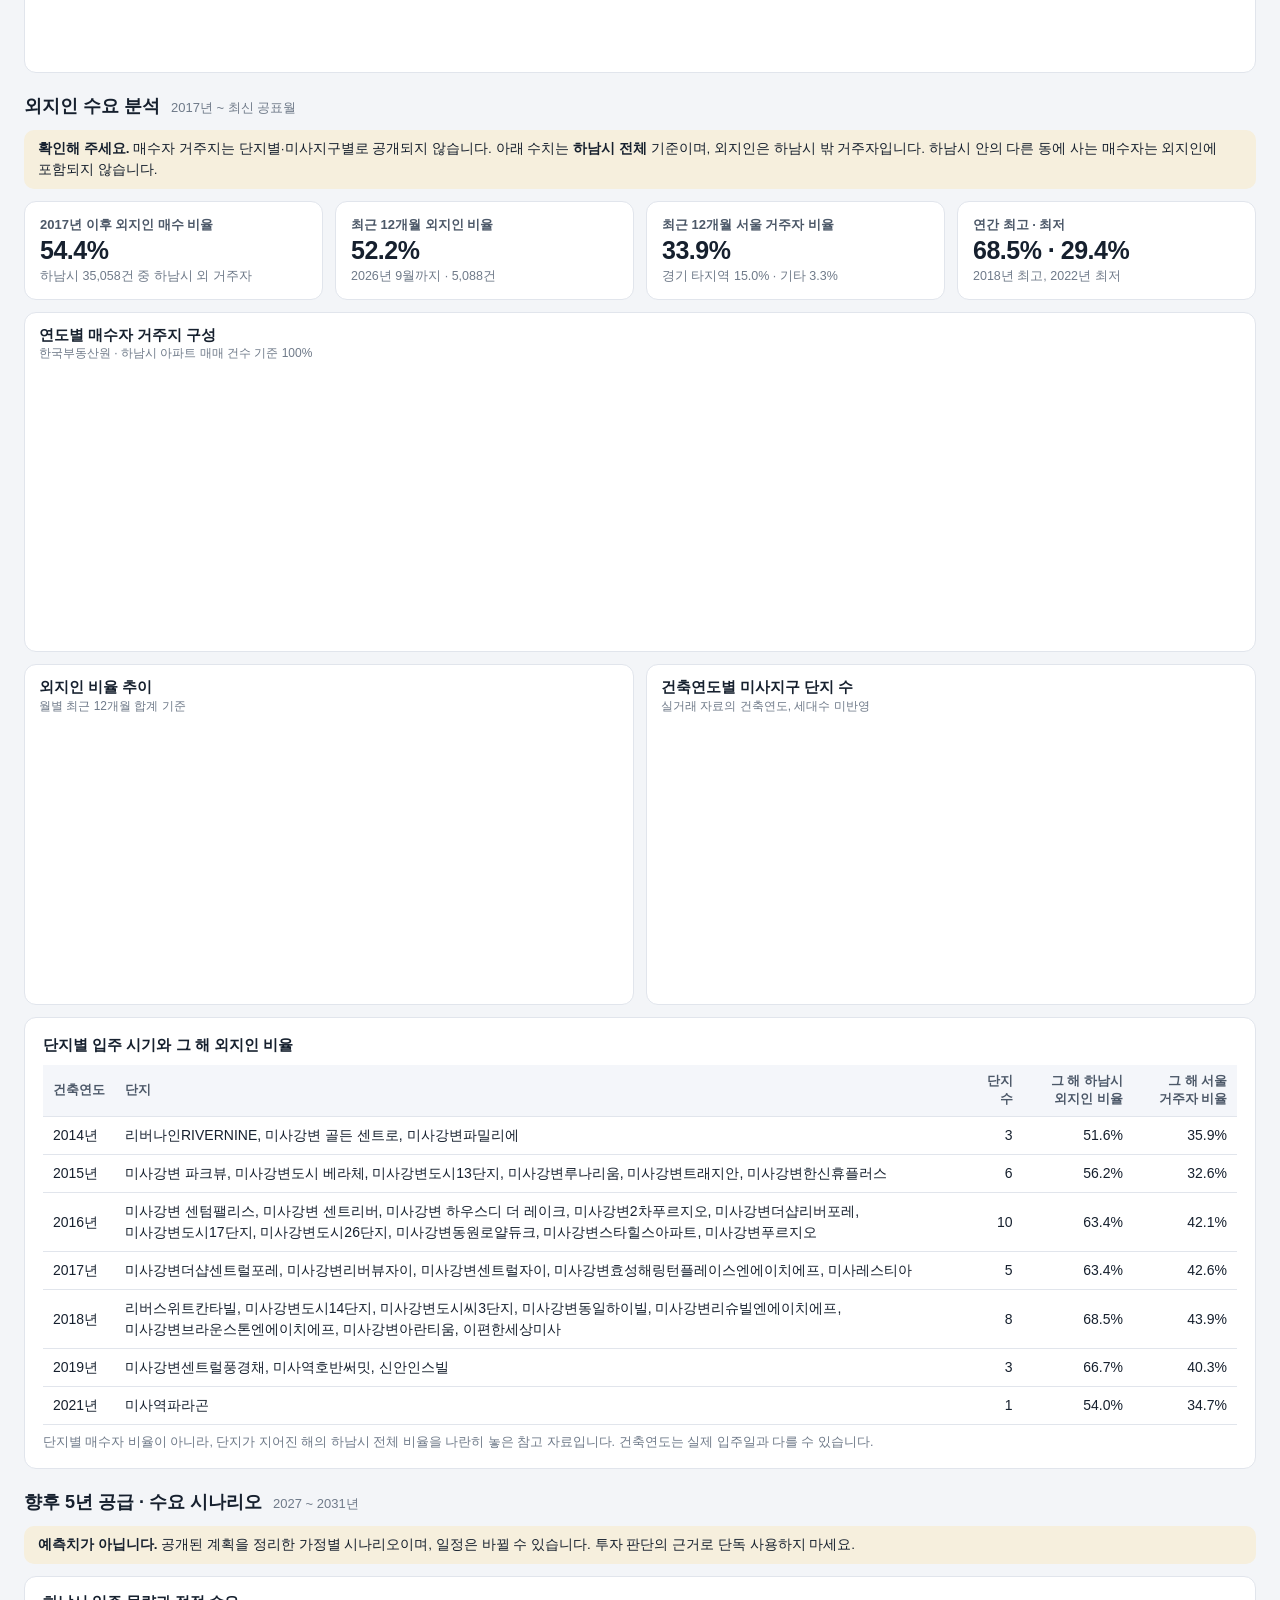
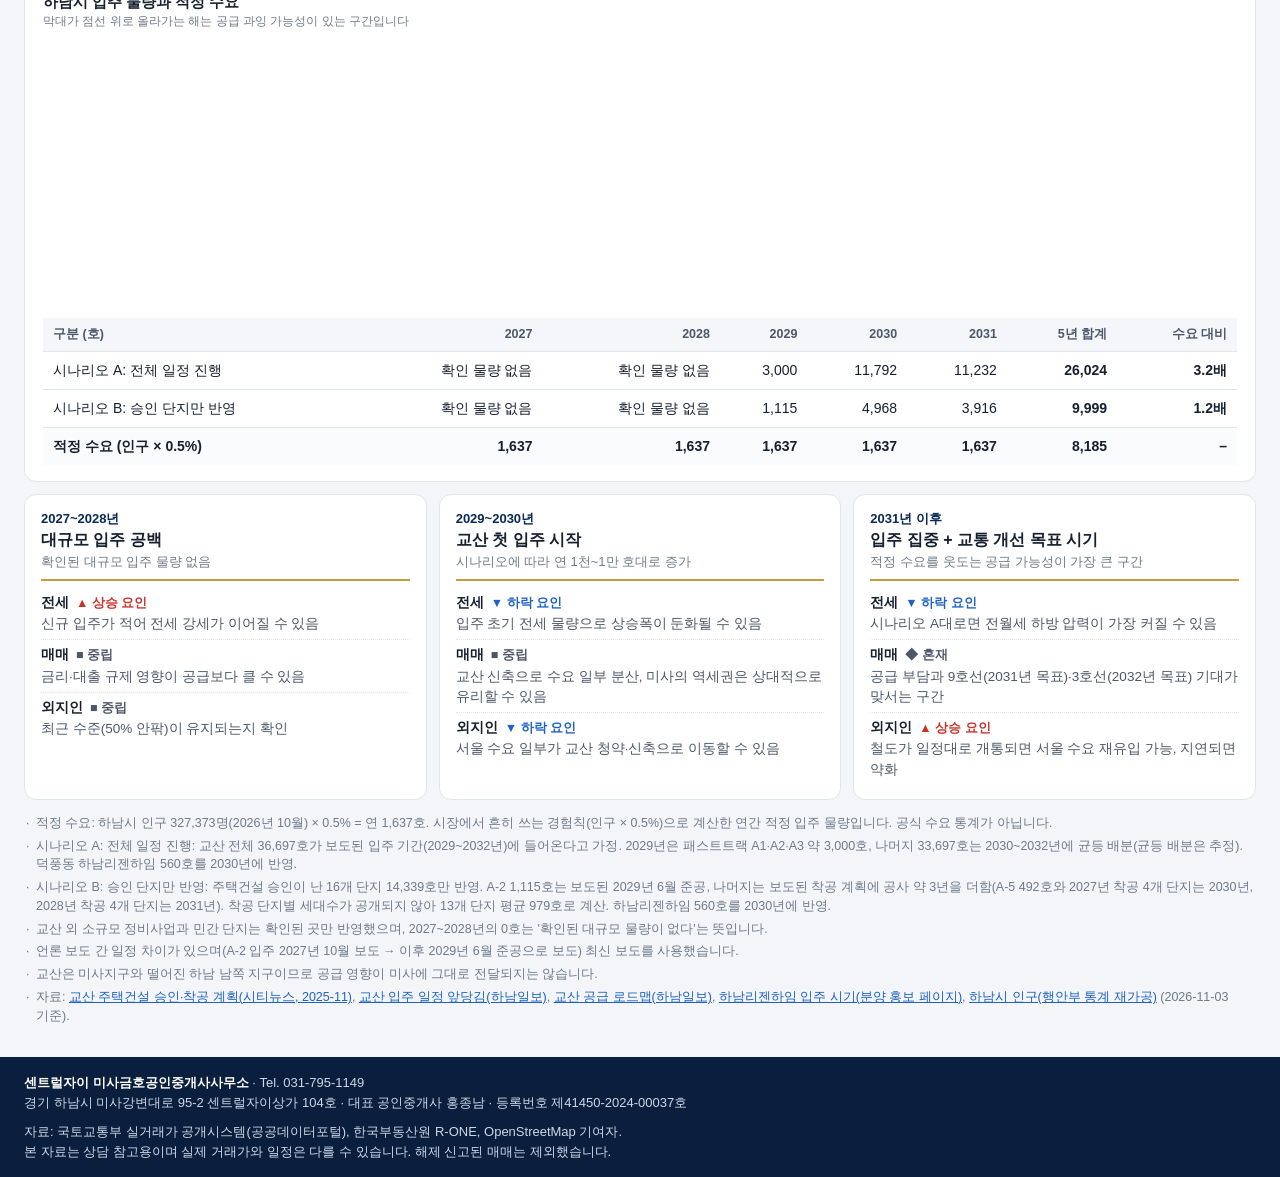
==== commit 74046c26: "공개 사이트 화면 파일 복구 직전 커밋에서 빌드가 중간에 실패해 공개 사이트 설정 줄이 빠진 화면 파일이 올라갔다. 정상 빌드 결과로 다시 올린다.  Co-Authored-By: " ====
--- a/docs/index.html
+++ b/docs/index.html
@@ -1,13 +1,14 @@
 <!doctype html>
 <html lang="ko">
 <head>
+<script>window.STATIC_SITE = true; document.documentElement.classList.add('static-site');</script>
 <meta charset="utf-8">
 <meta name="viewport" content="width=device-width, initial-scale=1">
 <title>미사지구 부동산 대시보드 | 센트럴자이 미사금호부동산</title>
 <link rel="icon" href="logo.svg" type="image/svg+xml">
 <link rel="stylesheet" href="https://cdn.jsdelivr.net/gh/orioncactus/pretendard@v1.3.9/dist/web/static/pretendard.min.css">
 <link rel="stylesheet" href="vendor/leaflet.min.css">
-<link rel="stylesheet" href="style.css">
+<link rel="stylesheet" href="style.css?v=mwltpyjf">
 </head>
 <body>
 <header class="brand">
@@ -178,8 +179,8 @@
 <script src="vendor/chart.umd.js"></script>
 <script src="vendor/html2canvas.min.js"></script>
 <script src="vendor/jspdf.umd.min.js"></script>
-<script src="outlook.js"></script>
-<script src="report.js"></script>
-<script src="app.js"></script>
+<script src="outlook.js?v=mwltpyjf"></script>
+<script src="report.js?v=mwltpyjf"></script>
+<script src="app.js?v=mwltpyjf"></script>
 </body>
 </html>
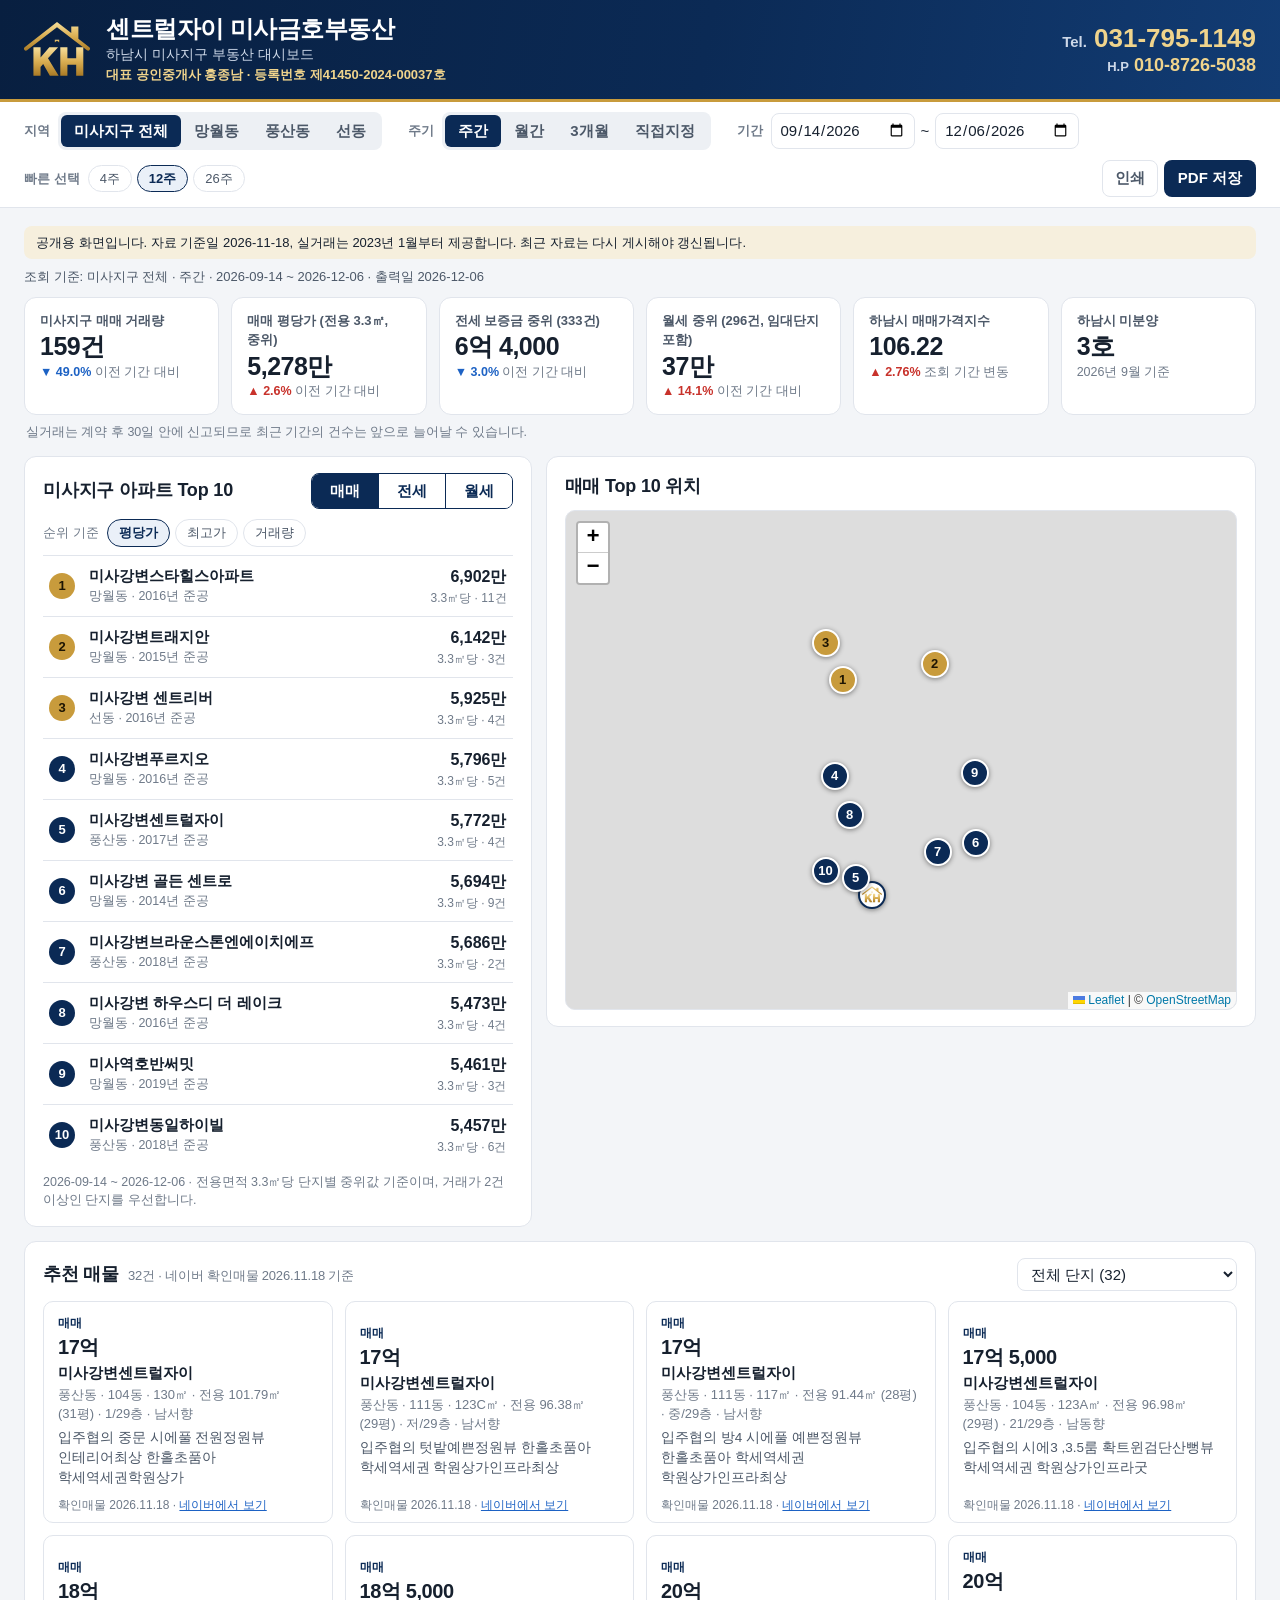
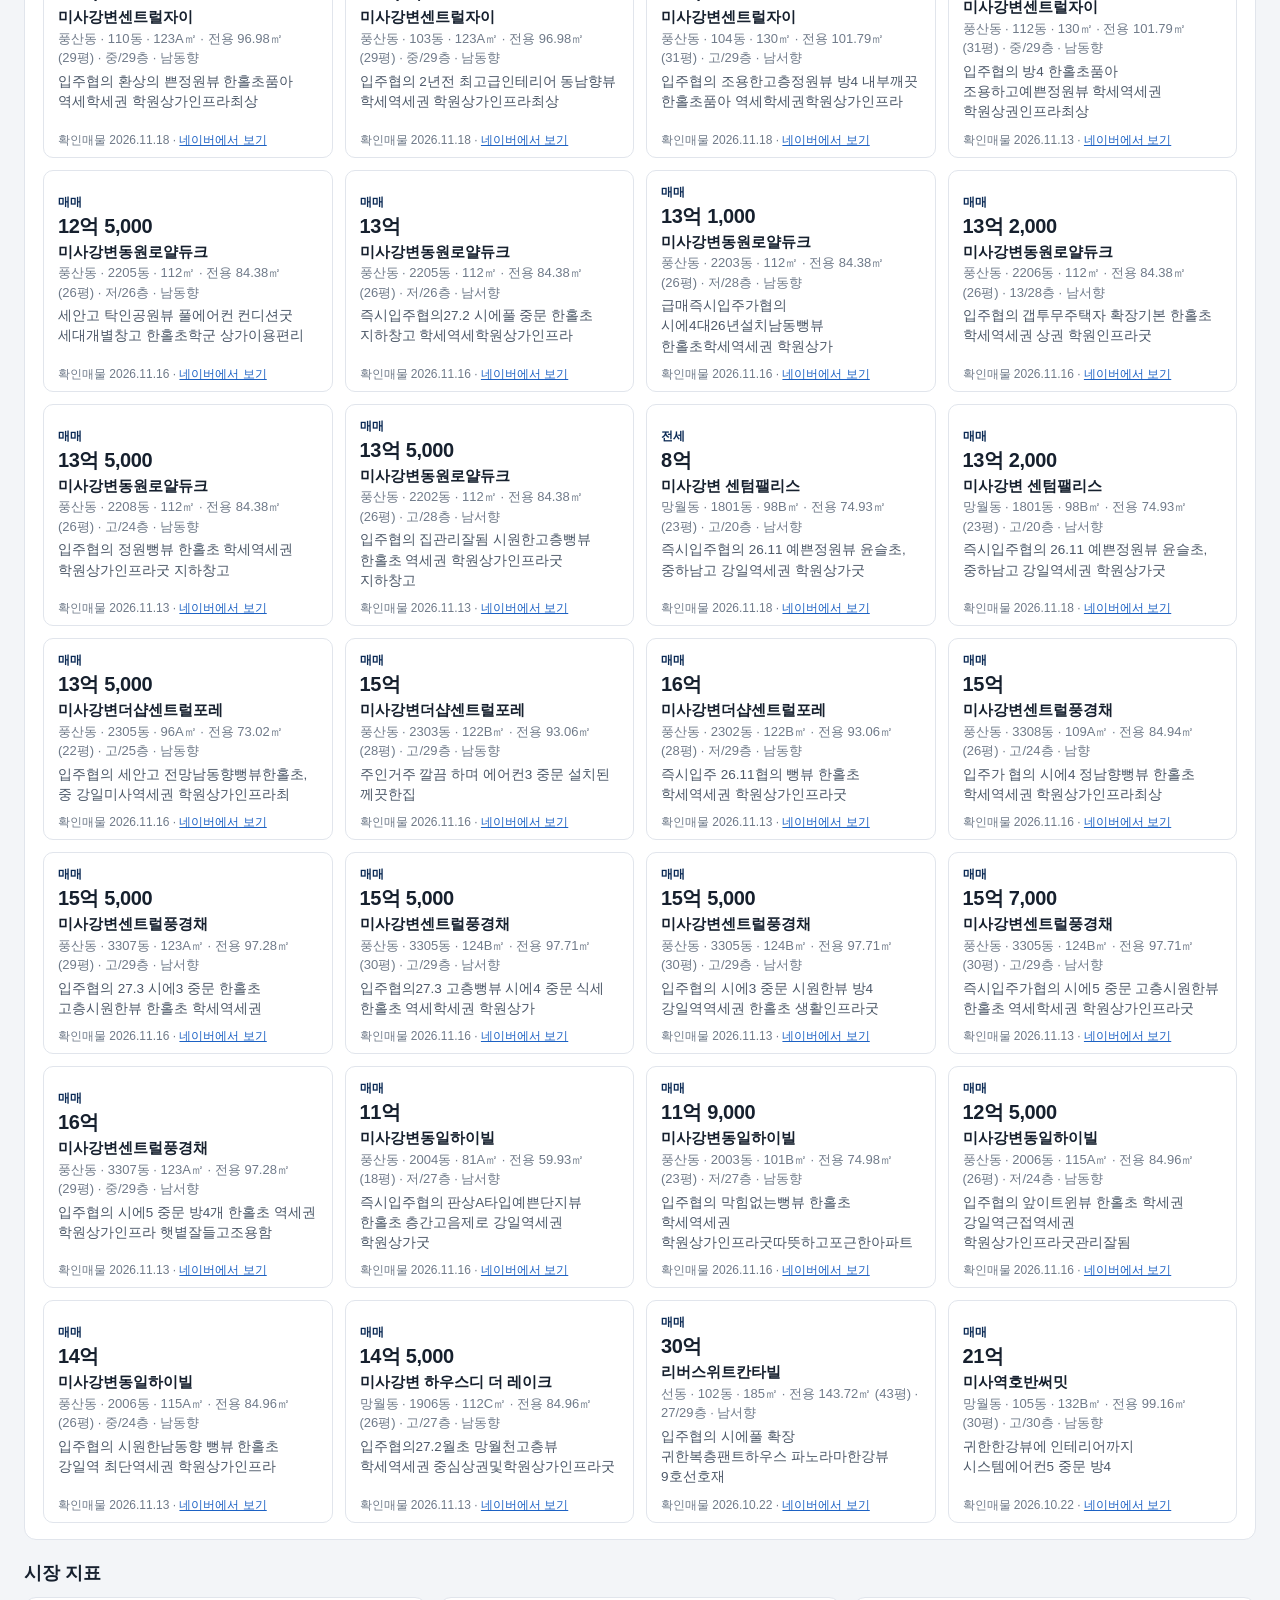
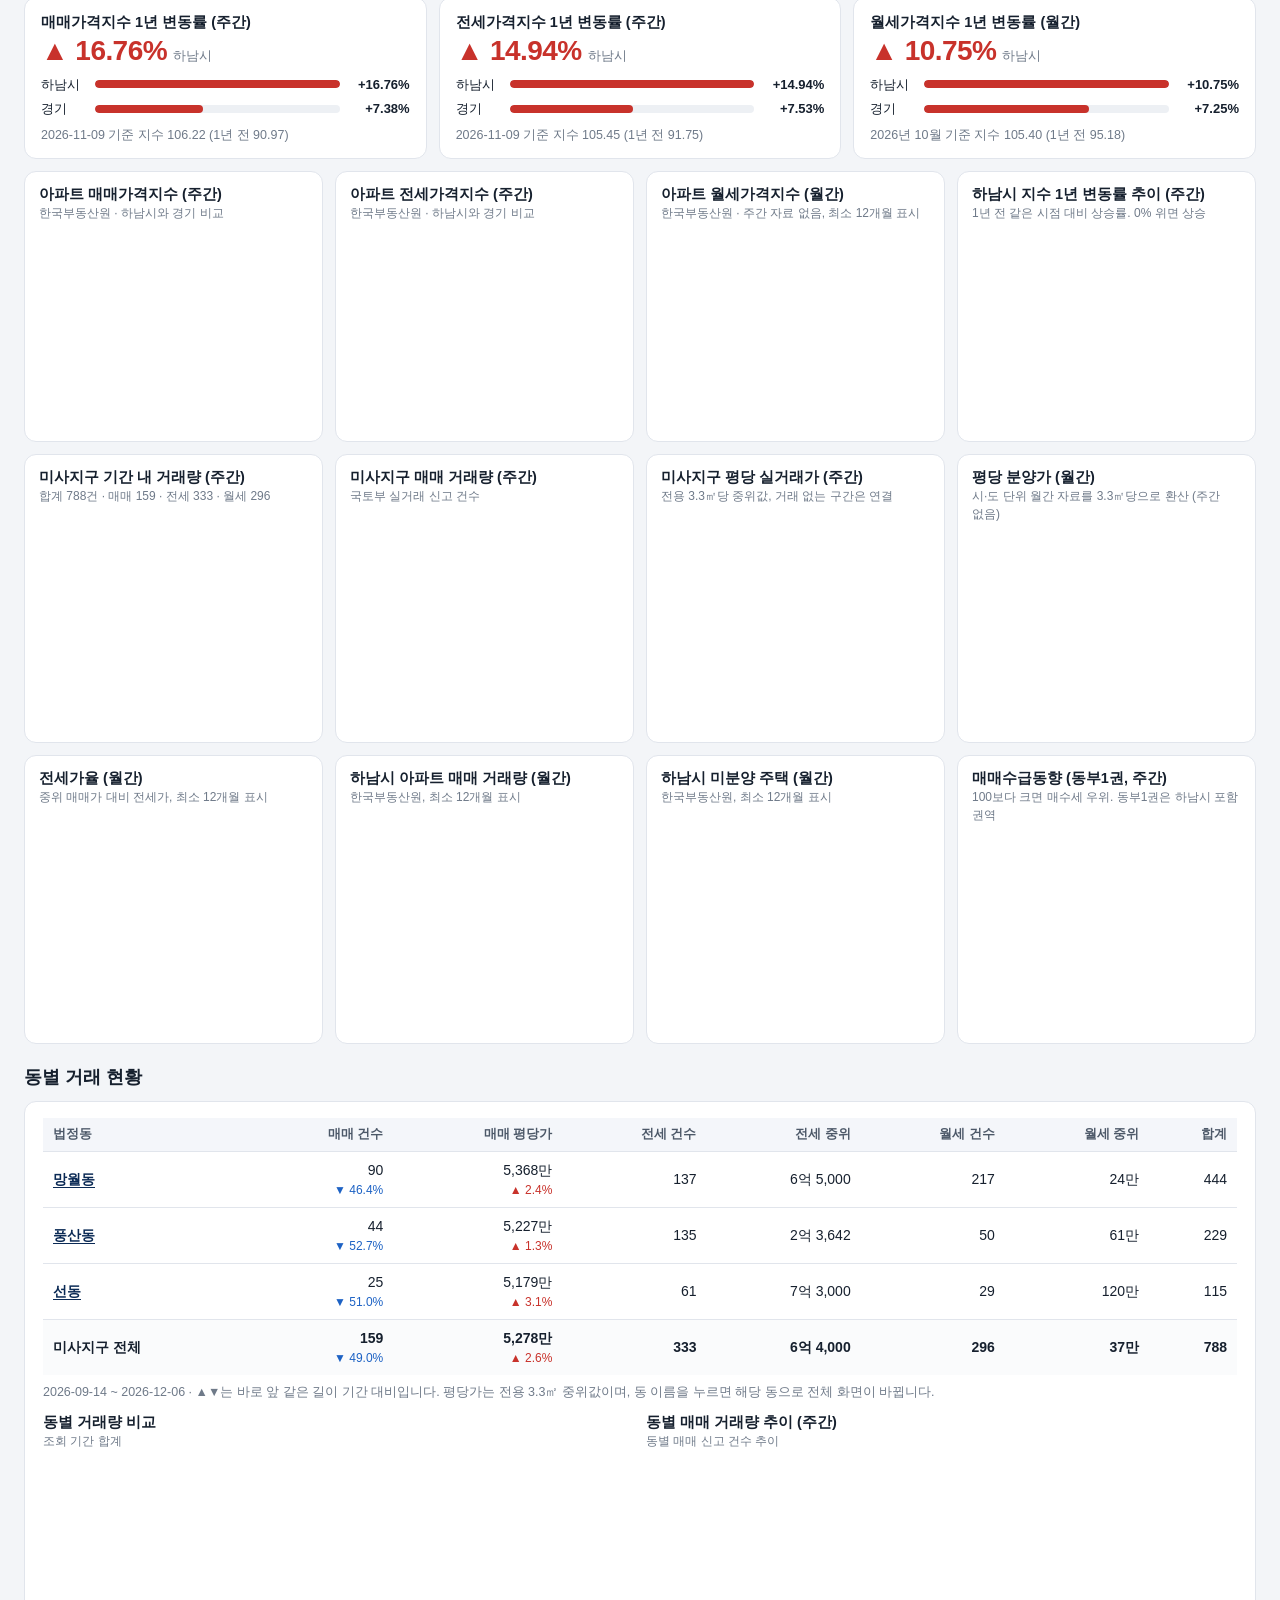
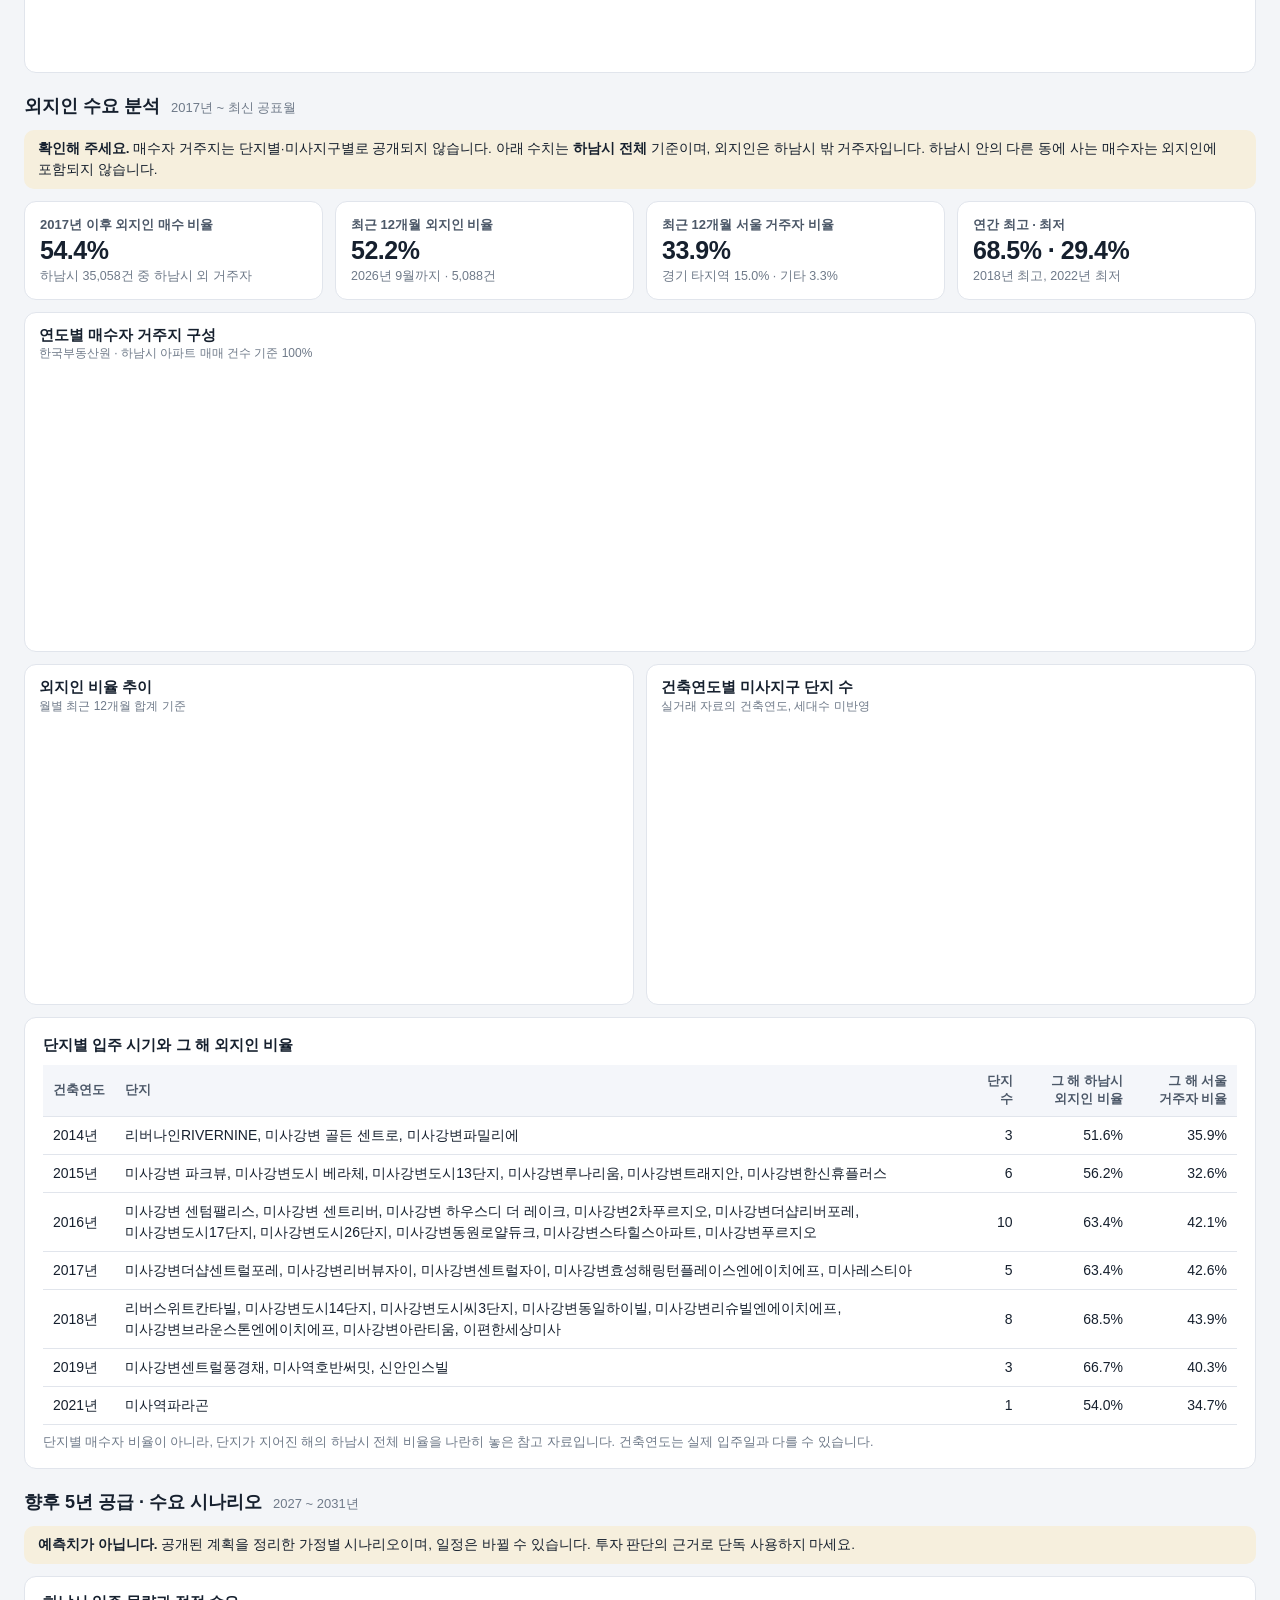
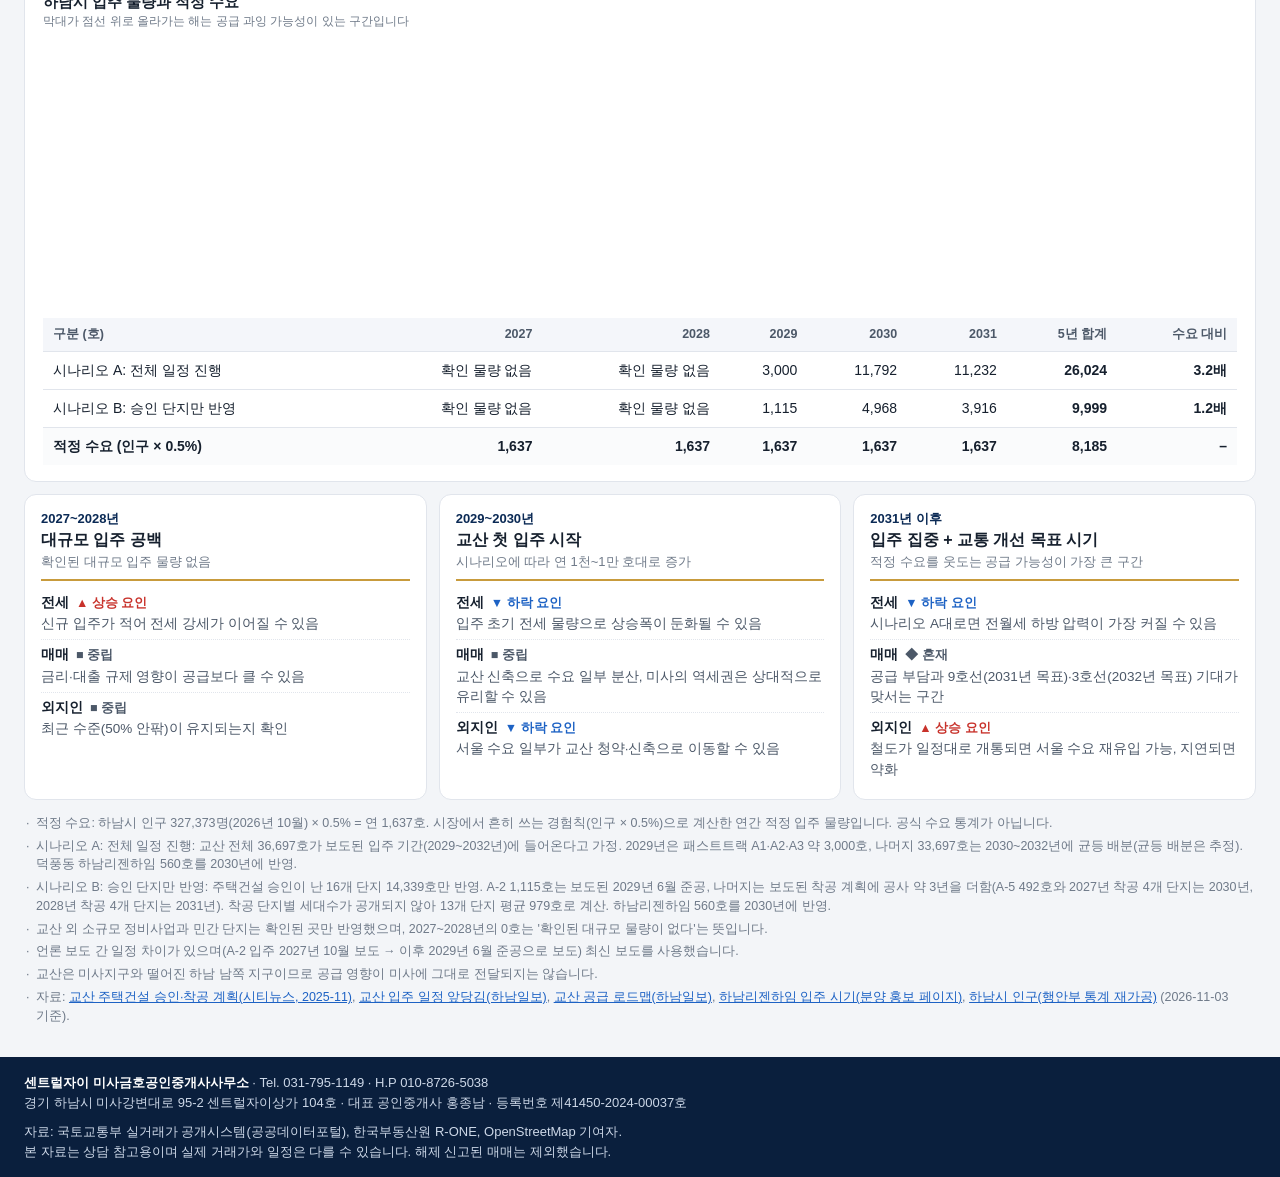
==== commit acc5f075: "대시보드에 사무소 휴대폰 번호 표시 Co-Authored-By: Claude Opus 5.5 <noreply@anthropic.com>" ====
--- a/docs/index.html
+++ b/docs/index.html
@@ -8,7 +8,7 @@
 <link rel="icon" href="logo.svg" type="image/svg+xml">
 <link rel="stylesheet" href="https://cdn.jsdelivr.net/gh/orioncactus/pretendard@v1.3.9/dist/web/static/pretendard.min.css">
 <link rel="stylesheet" href="vendor/leaflet.min.css">
-<link rel="stylesheet" href="style.css?v=mwltpyjf">
+<link rel="stylesheet" href="style.css?v=mwltv9l6">
 </head>
 <body>
 <header class="brand">
@@ -19,7 +19,10 @@
       <div class="brand-sub">하남시 미사지구 부동산 대시보드</div>
       <div class="brand-office" id="brandOffice"></div>
     </div>
-    <a class="brand-tel" href="tel:0317951149"><span>Tel.</span> 031-795-1149</a>
+    <div class="brand-contact">
+      <a class="brand-tel" href="tel:0317951149"><span>Tel.</span> 031-795-1149</a>
+      <a class="brand-mobile" href="tel:01087265038"><span>H.P</span> 010-8726-5038</a>
+    </div>
   </div>
 </header>
 
@@ -145,7 +148,7 @@
 <footer class="footer">
   <div class="footer-in">
     <div>
-      <strong id="footOfficeName">센트럴자이 미사금호공인중개사사무소</strong> · Tel. 031-795-1149<br>
+      <strong id="footOfficeName">센트럴자이 미사금호공인중개사사무소</strong> · Tel. 031-795-1149 · H.P 010-8726-5038<br>
       <span id="footOffice">경기 하남시 미사강변대로 95-2 센트럴자이상가 104호</span>
     </div>
     <div class="sources">
@@ -179,8 +182,8 @@
 <script src="vendor/chart.umd.js"></script>
 <script src="vendor/html2canvas.min.js"></script>
 <script src="vendor/jspdf.umd.min.js"></script>
-<script src="outlook.js?v=mwltpyjf"></script>
-<script src="report.js?v=mwltpyjf"></script>
-<script src="app.js?v=mwltpyjf"></script>
+<script src="outlook.js?v=mwltv9l6"></script>
+<script src="report.js?v=mwltv9l6"></script>
+<script src="app.js?v=mwltv9l6"></script>
 </body>
 </html>
--- a/docs/style.css
+++ b/docs/style.css
@@ -41,7 +41,10 @@
 .brand-title { color: #fff; font-size: 24px; font-weight: 800; letter-spacing: -.02em; line-height: 1.25; }
 .brand-sub { color: #cdd8e8; font-size: 14px; }
 .brand-office { color: #f0d48c; font-size: 13px; font-weight: 600; }
-.brand-tel { margin-left: auto; color: #f0d48c; font-size: 26px; font-weight: 800; text-decoration: none; white-space: nowrap; font-variant-numeric: tabular-nums; }
+.brand-contact { margin-left: auto; display: flex; flex-direction: column; align-items: flex-end; line-height: 1.25; }
+.brand-mobile { color: #f0d48c; font-size: 18px; font-weight: 700; text-decoration: none; white-space: nowrap; font-variant-numeric: tabular-nums; }
+.brand-mobile span { font-size: 13px; font-weight: 600; color: #cdd8e8; }
+.brand-tel { color: #f0d48c; font-size: 26px; font-weight: 800; text-decoration: none; white-space: nowrap; font-variant-numeric: tabular-nums; }
 .brand-tel span { font-size: 15px; font-weight: 600; color: #cdd8e8; }
 
 /* 조회 조건 */
@@ -281,7 +284,9 @@
   .brand-in { flex-wrap: wrap; gap: 8px 12px; }
   .logo { width: 48px; height: auto; }
   .brand-title { font-size: 19px; }
-  .brand-tel { margin-left: 0; width: 100%; font-size: 21px; }
+  .brand-contact { margin-left: 0; width: 100%; flex-direction: row; flex-wrap: wrap; align-items: baseline; gap: 2px 14px; }
+  .brand-tel { font-size: 21px; }
+  .brand-mobile { font-size: 17px; }
   .filters { position: static; }
   .field { flex-wrap: wrap; }
   .report-actions { margin-left: 0; }
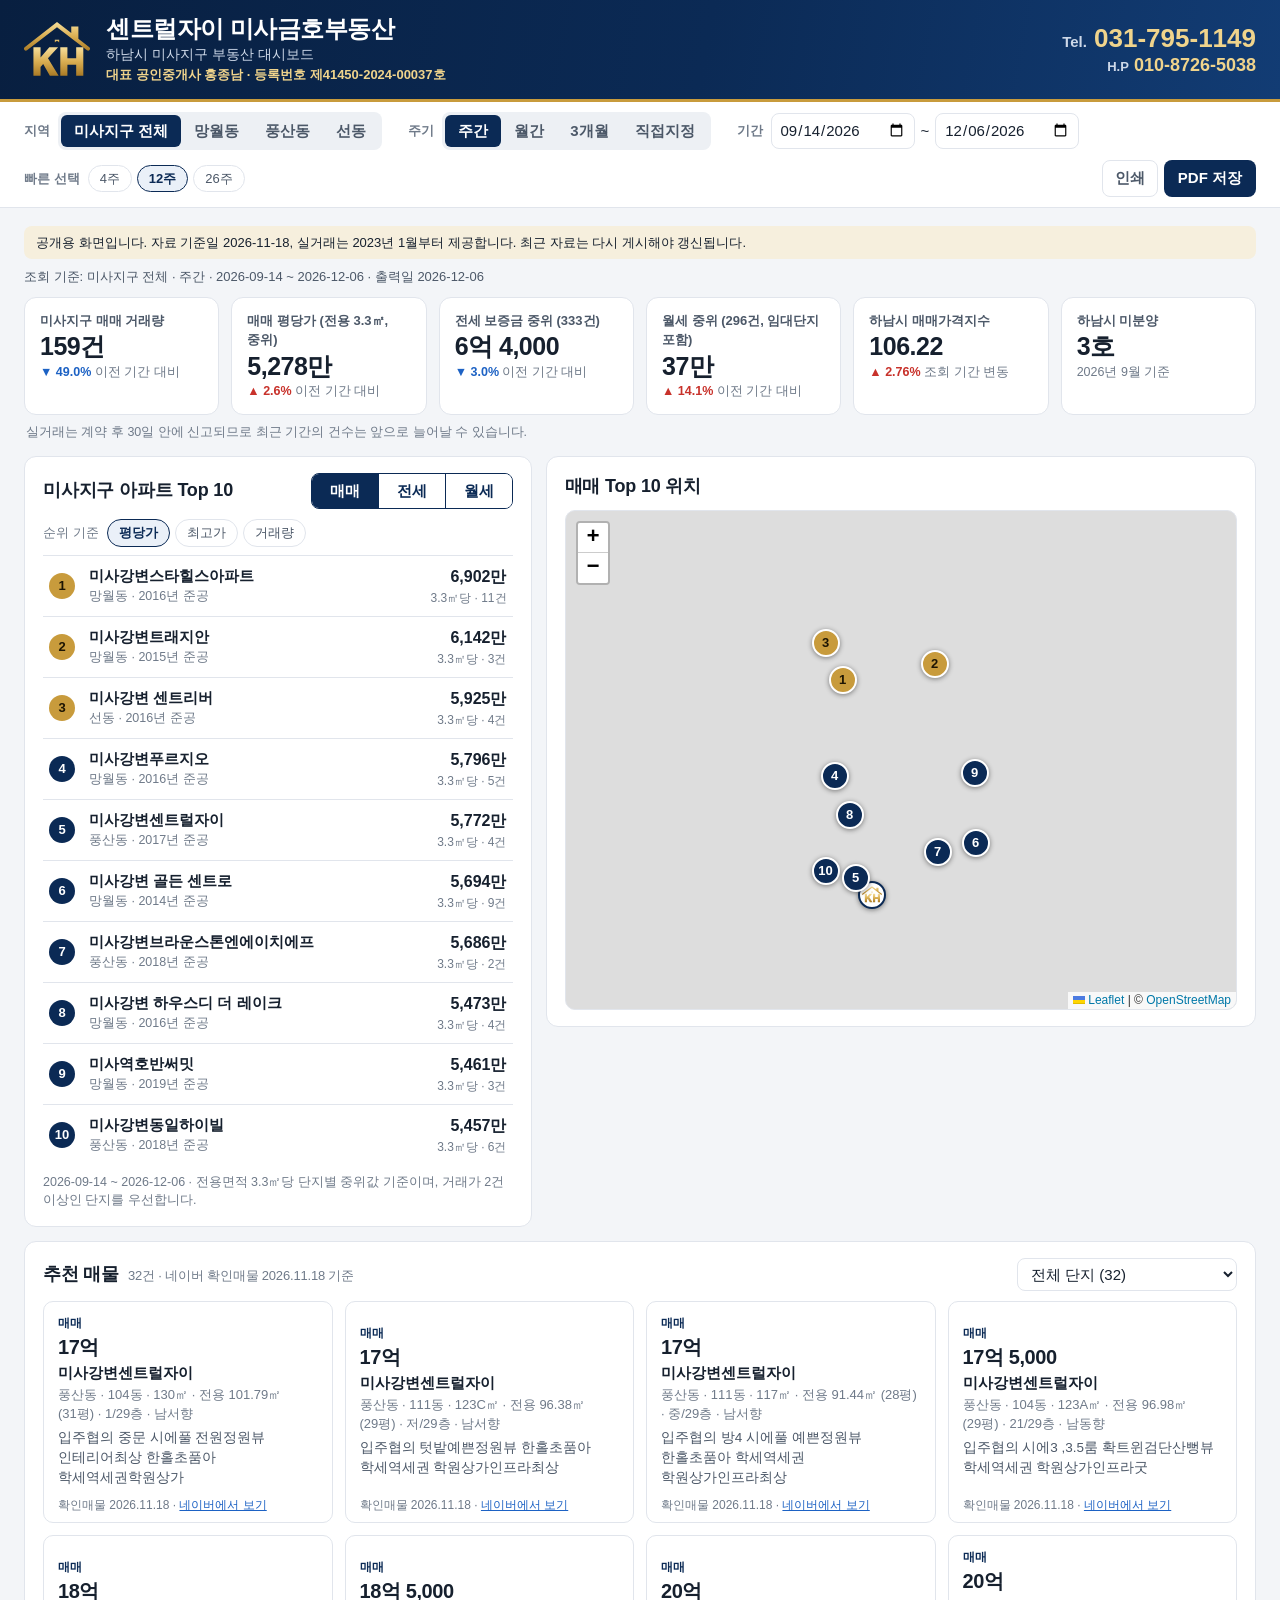
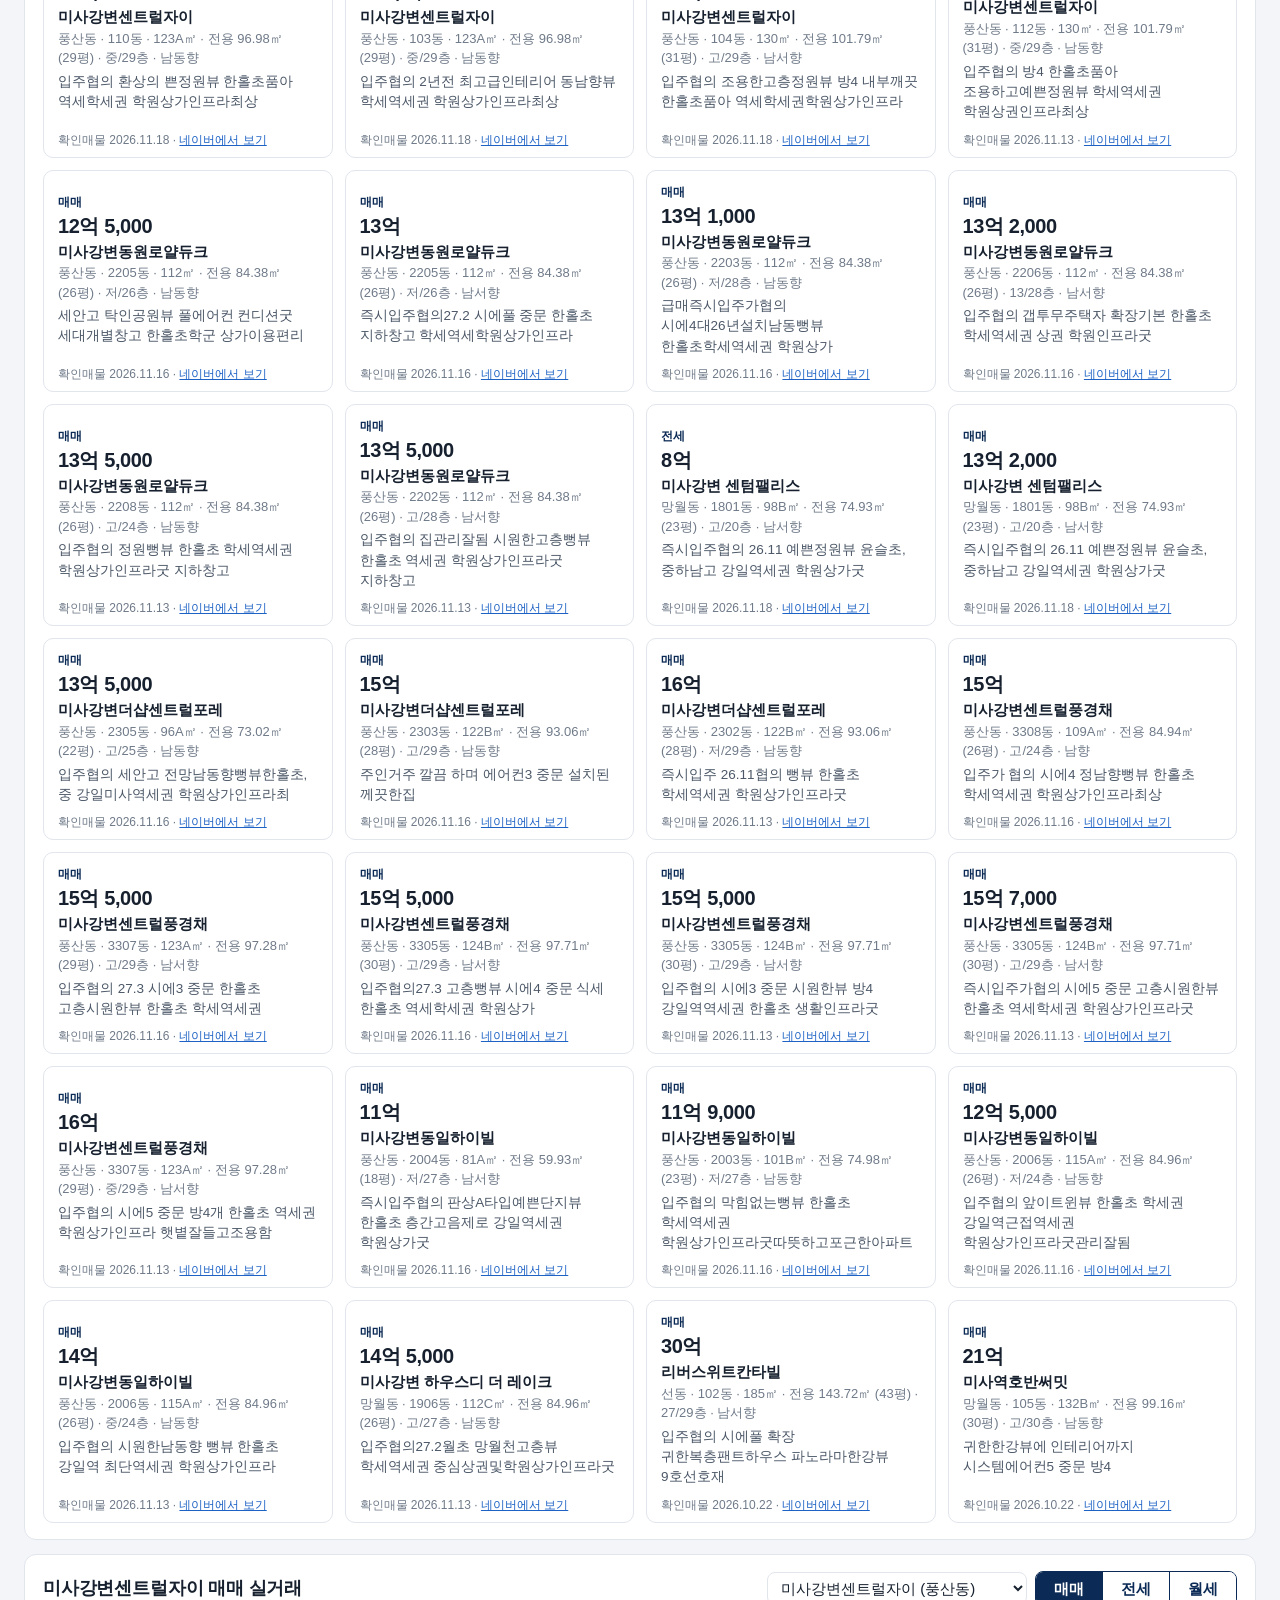
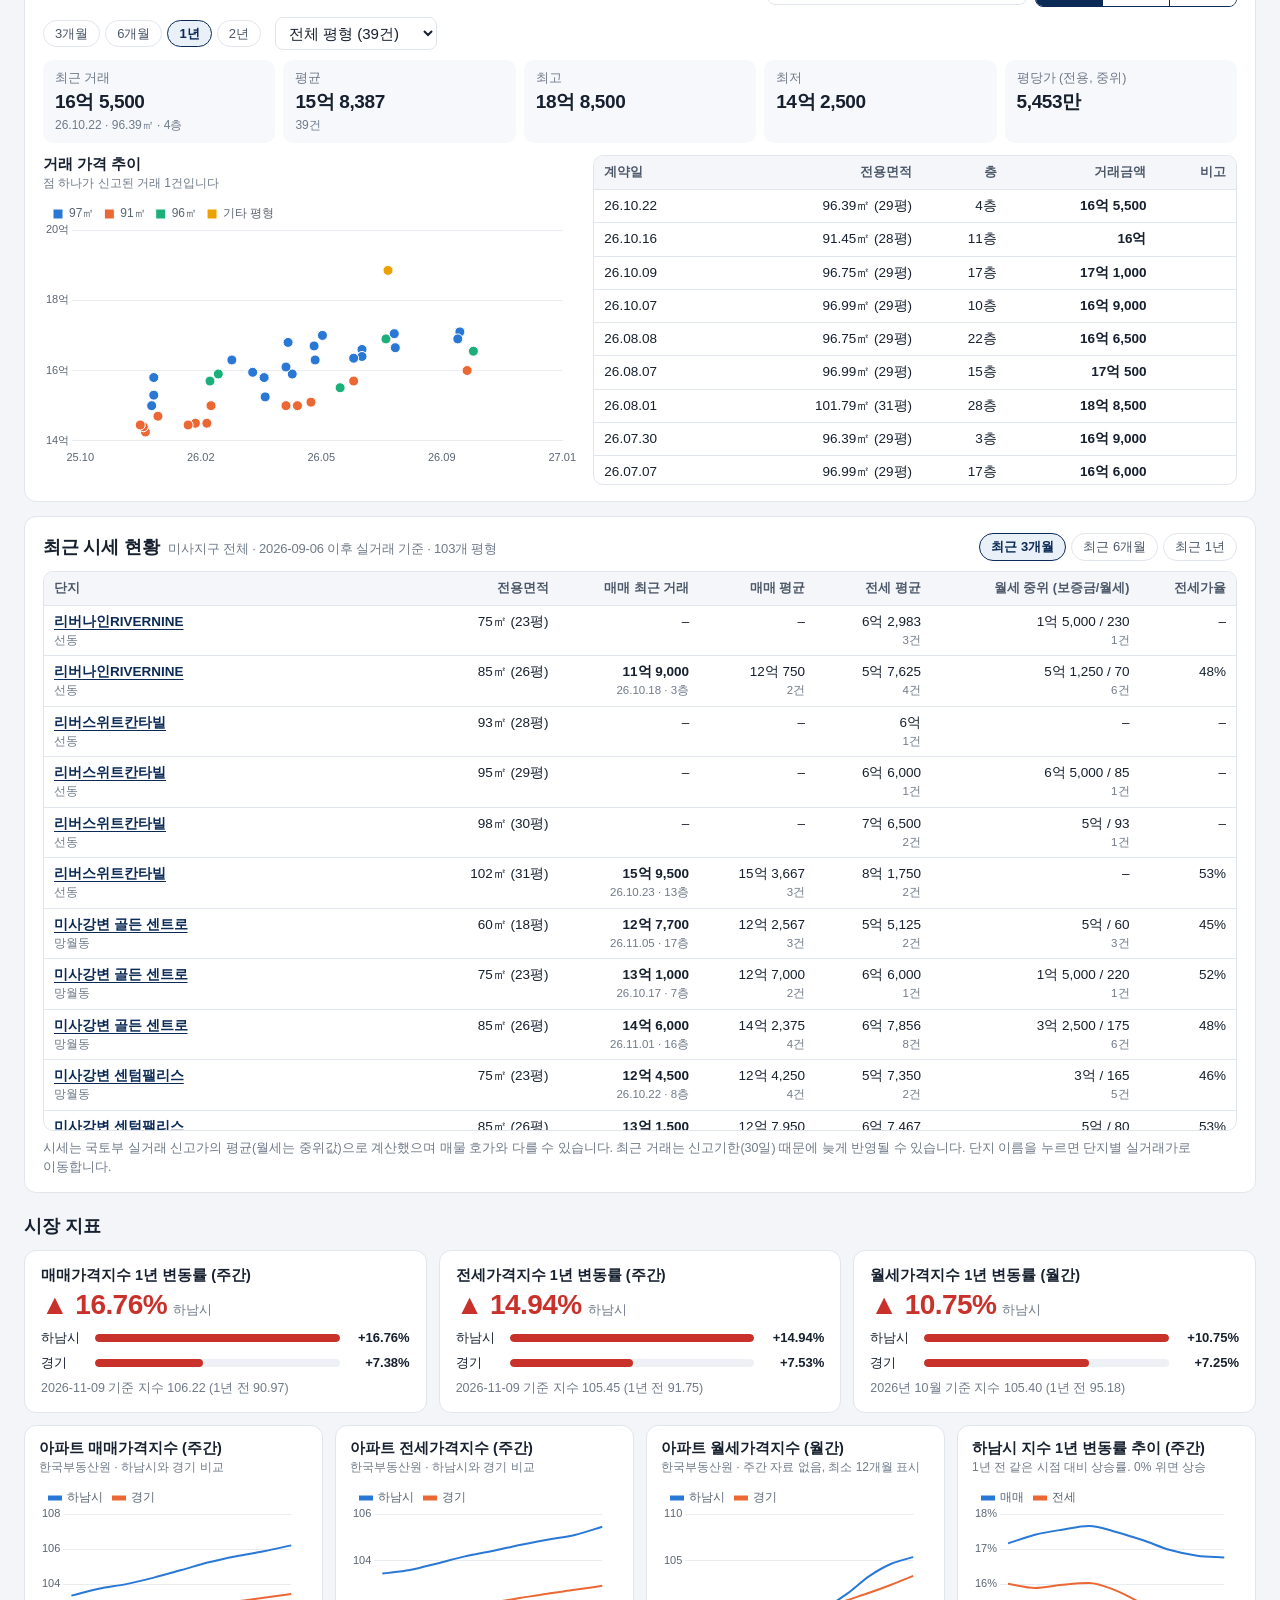
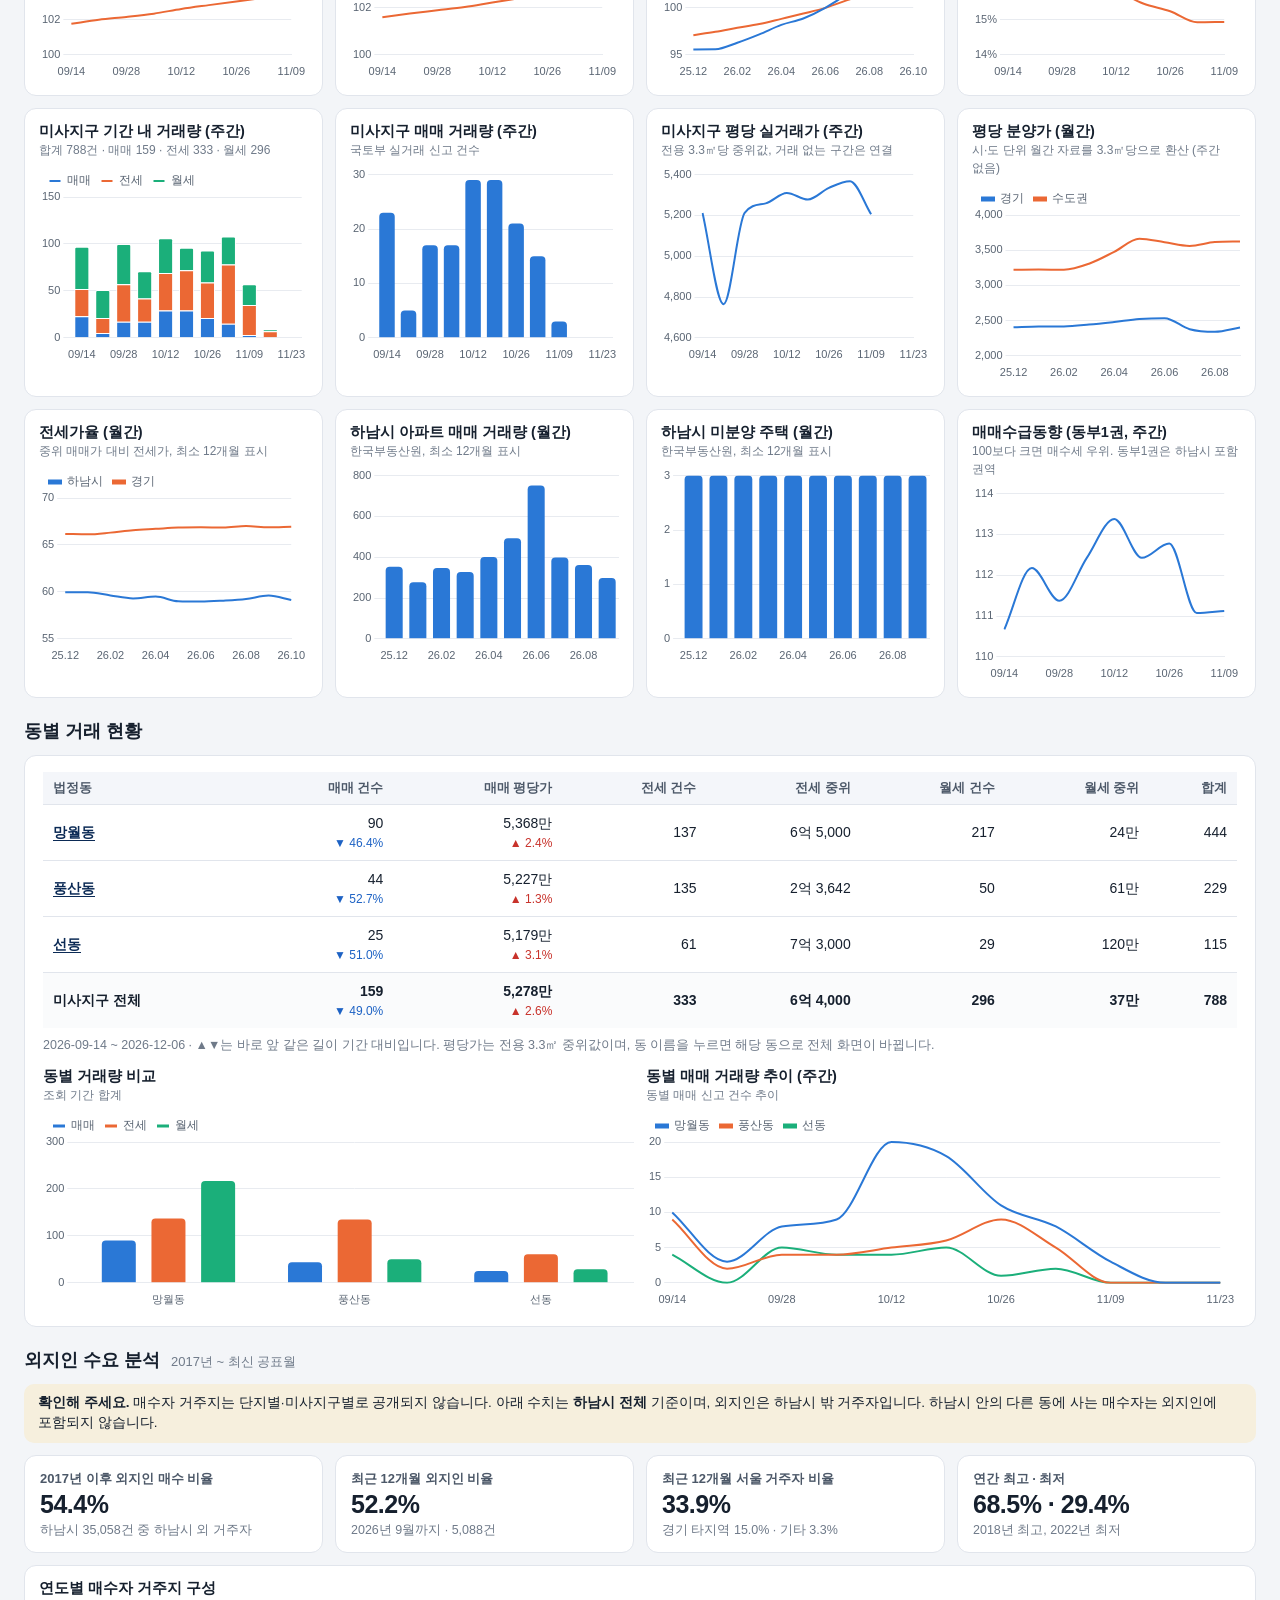
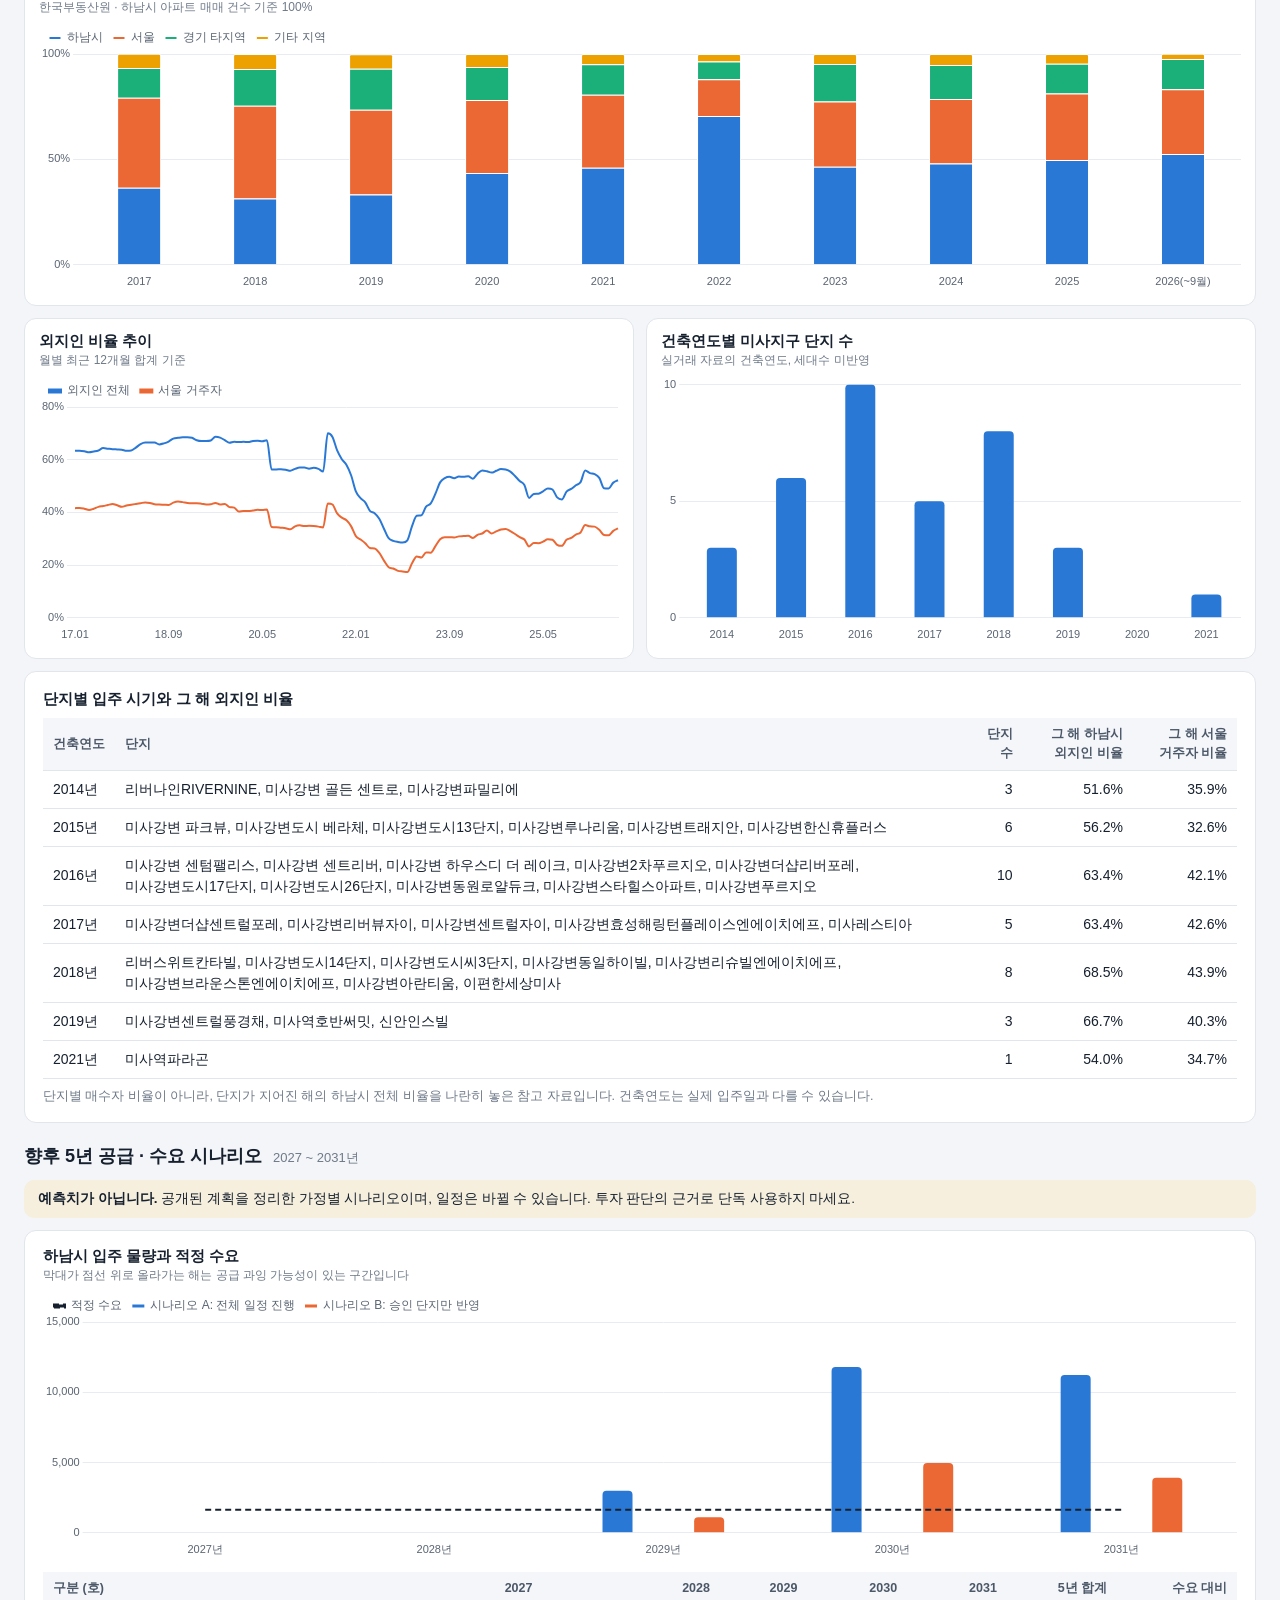
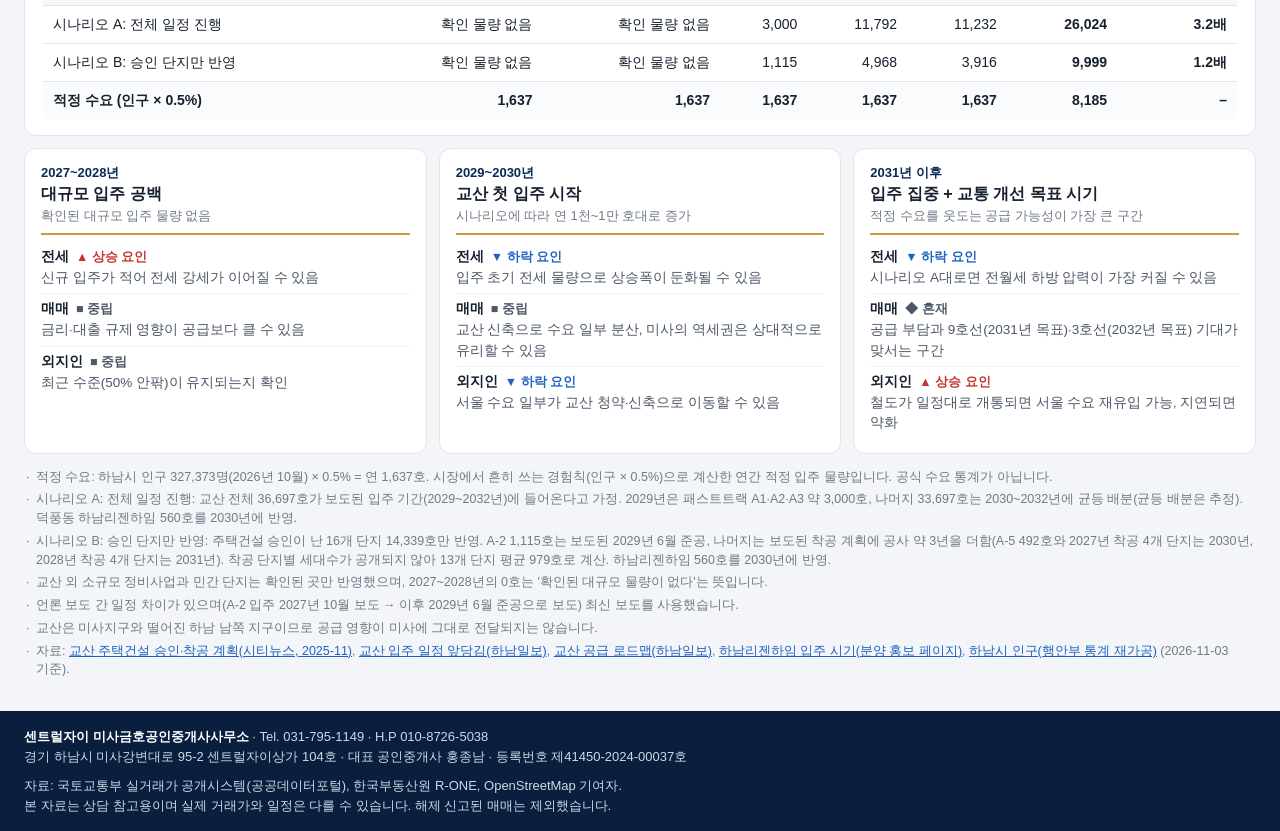
==== commit a8efd4f8: "단지별 실거래가와 최근 시세 현황 추가 단지·매매/전세/월세·기간·평형별 거래 목록과 가격 추이, 요약을 보여 주고, 단지·평형별 최근 실거래 평균과 전세가율을 한 표로 정리했다." ====
--- a/docs/index.html
+++ b/docs/index.html
@@ -8,7 +8,7 @@
 <link rel="icon" href="logo.svg" type="image/svg+xml">
 <link rel="stylesheet" href="https://cdn.jsdelivr.net/gh/orioncactus/pretendard@v1.3.9/dist/web/static/pretendard.min.css">
 <link rel="stylesheet" href="vendor/leaflet.min.css">
-<link rel="stylesheet" href="style.css?v=mwltv9l6">
+<link rel="stylesheet" href="style.css?v=mwlvd8ao">
 </head>
 <body>
 <header class="brand">
@@ -102,6 +102,34 @@
       </div>
     </div>
     <div class="listings" id="listings"></div>
+  </section>
+
+  <section class="panel price-panel" id="txSection">
+    <div class="panel-head">
+      <h2 id="txTitle">단지별 실거래가</h2>
+      <div class="price-controls">
+        <select id="txComplex" aria-label="단지 선택"></select>
+        <div class="tabs" id="txDeal" role="tablist"></div>
+      </div>
+    </div>
+    <div class="price-sub">
+      <div class="chips" id="txMonths"></div>
+      <select id="txArea" aria-label="평형 선택"></select>
+    </div>
+    <div class="price-stats" id="txStats"></div>
+    <div class="price-body">
+      <div class="chart flat"><h3>거래 가격 추이</h3><div class="chart-sub">점 하나가 신고된 거래 1건입니다</div><div class="chart-box tall" id="box-txScatter"></div></div>
+      <div class="table-scroll tx-scroll"><table class="price-table" id="txTable"></table></div>
+    </div>
+  </section>
+
+  <section class="panel price-panel" id="quoteSection">
+    <div class="panel-head">
+      <h2>최근 시세 현황 <small id="quoteNote"></small></h2>
+      <div class="chips" id="quoteMonths"></div>
+    </div>
+    <div class="table-scroll quote-scroll"><table class="price-table quote-table" id="quoteTable"></table></div>
+    <p class="foot">시세는 국토부 실거래 신고가의 평균(월세는 중위값)으로 계산했으며 매물 호가와 다를 수 있습니다. 최근 거래는 신고기한(30일) 때문에 늦게 반영될 수 있습니다. 단지 이름을 누르면 단지별 실거래가로 이동합니다.</p>
   </section>
 
   <section class="market">
@@ -182,8 +210,9 @@
 <script src="vendor/chart.umd.js"></script>
 <script src="vendor/html2canvas.min.js"></script>
 <script src="vendor/jspdf.umd.min.js"></script>
-<script src="outlook.js?v=mwltv9l6"></script>
-<script src="report.js?v=mwltv9l6"></script>
-<script src="app.js?v=mwltv9l6"></script>
+<script src="outlook.js?v=mwlvd8ao"></script>
+<script src="prices.js?v=mwlvd8ao"></script>
+<script src="report.js?v=mwlvd8ao"></script>
+<script src="app.js?v=mwlvd8ao"></script>
 </body>
 </html>
--- a/docs/style.css
+++ b/docs/style.css
@@ -184,6 +184,27 @@
 .card-actions { display: flex; justify-content: flex-end; gap: 4px; padding: 0 10px 8px; }
 .card-actions button { border: 0; background: none; color: var(--ink-3); font-size: 12.5px; padding: 2px 6px; }
 .card-actions button:hover { color: var(--ink); text-decoration: underline; }
+
+/* 단지별 실거래가 · 시세 */
+.price-panel { margin-top: 14px; }
+.price-controls { display: flex; flex-wrap: wrap; gap: 8px; align-items: center; }
+.price-controls select, .price-sub select { border: 1px solid var(--line); border-radius: 8px; padding: 6px 9px; background: #fff; max-width: 260px; }
+.price-sub { display: flex; flex-wrap: wrap; gap: 8px 14px; align-items: center; margin-bottom: 10px; }
+.price-stats { display: grid; grid-template-columns: repeat(5, minmax(0, 1fr)); gap: 8px; margin-bottom: 12px; }
+.price-stat { background: #f6f8fb; border-radius: 10px; padding: 9px 12px; min-width: 0; }
+.price-stat span { display: block; font-size: 12.5px; color: var(--ink-3); }
+.price-stat b { display: block; font-size: 19px; font-weight: 800; letter-spacing: -.02em; font-variant-numeric: tabular-nums; }
+.price-stat small { display: block; font-size: 12px; color: var(--ink-3); }
+.price-body { display: grid; grid-template-columns: minmax(0, 5fr) minmax(0, 6fr); gap: 14px; align-items: start; }
+.tx-scroll { max-height: 330px; overflow: auto; border: 1px solid var(--line); border-radius: 10px; }
+.quote-scroll { max-height: 560px; overflow: auto; border: 1px solid var(--line); border-radius: 10px; }
+.price-table { width: 100%; border-collapse: collapse; font-size: 13.5px; font-variant-numeric: tabular-nums; white-space: nowrap; }
+.price-table th { position: sticky; top: 0; z-index: 1; background: #f4f6fa; font-size: 12.5px; font-weight: 600; color: var(--ink-2); padding: 7px 10px; text-align: right; border-bottom: 1px solid var(--line); }
+.price-table td { padding: 6px 10px; text-align: right; border-bottom: 1px solid var(--line); vertical-align: top; }
+.price-table th:first-child, .price-table td:first-child { text-align: left; }
+.price-table td small { display: block; font-size: 11.5px; color: var(--ink-3); }
+.price-table td.name button { border: 0; background: none; padding: 0; font-weight: 700; color: var(--navy); text-decoration: underline; text-underline-offset: 3px; text-align: left; }
+.price-table td.empty { text-align: center; color: var(--ink-3); padding: 24px; white-space: normal; }
 
 /* 차트 */
 .section-title { font-size: 18px; font-weight: 800; margin: 20px 0 10px; }
@@ -278,8 +299,11 @@
 @media (max-width: 900px) {
   .top-grid { grid-template-columns: minmax(0, 1fr); }
   .tx-grid { grid-template-columns: minmax(0, 1fr); }
+  .price-body { grid-template-columns: minmax(0, 1fr); }
+  .price-stats { grid-template-columns: repeat(3, minmax(0, 1fr)); }
 }
 @media (max-width: 640px) {
+  .price-stats { grid-template-columns: repeat(2, minmax(0, 1fr)); }
   .brand-in, .filters-in, main, .footer-in { padding-left: 16px; padding-right: 16px; }
   .brand-in { flex-wrap: wrap; gap: 8px 12px; }
   .logo { width: 48px; height: auto; }
@@ -322,7 +346,8 @@
   .location, .listings-panel { break-before: auto; }
   .chart-box { height: auto !important; }
   canvas { width: 100% !important; height: auto !important; }
-  .table-scroll { overflow: visible; }
+  .table-scroll, .tx-scroll, .quote-scroll { overflow: visible; max-height: none; }
+  .price-table th { position: static; }
   .dong-table { break-inside: avoid; }
   a { color: inherit; }
 }
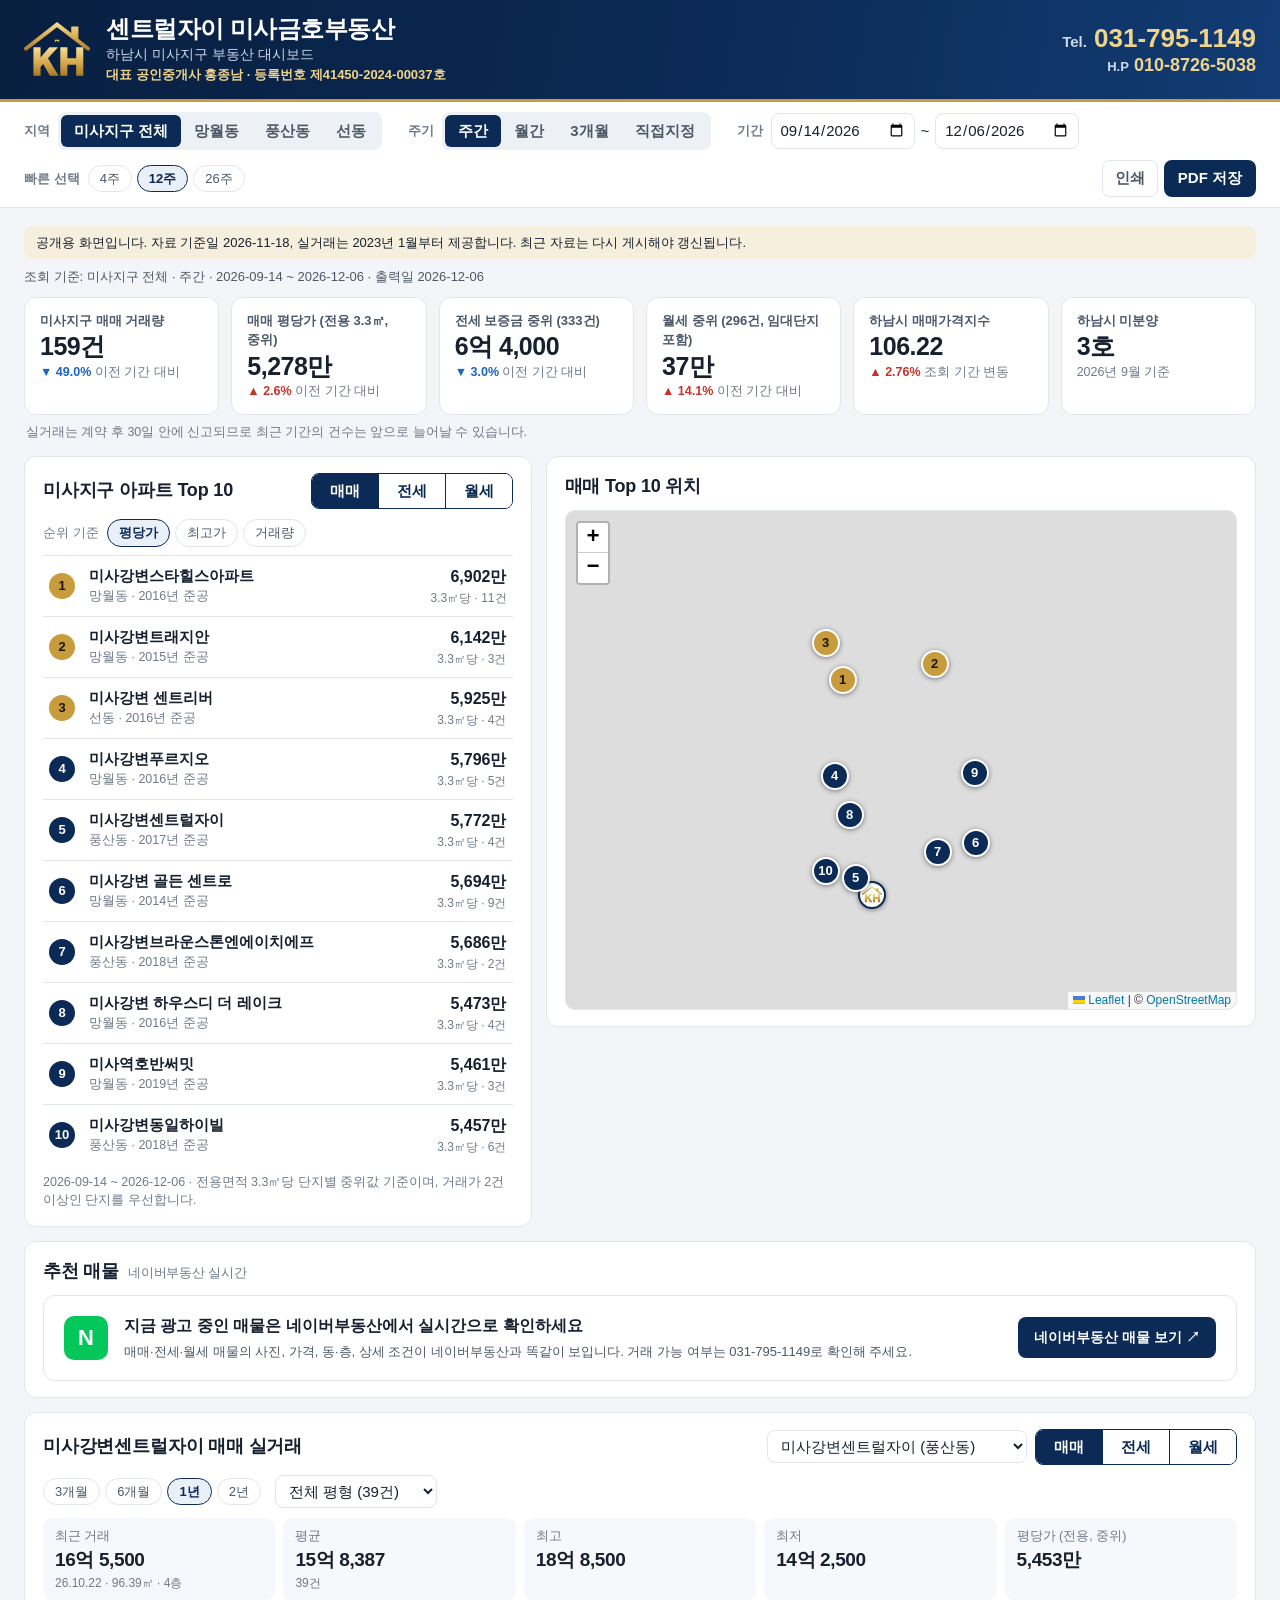
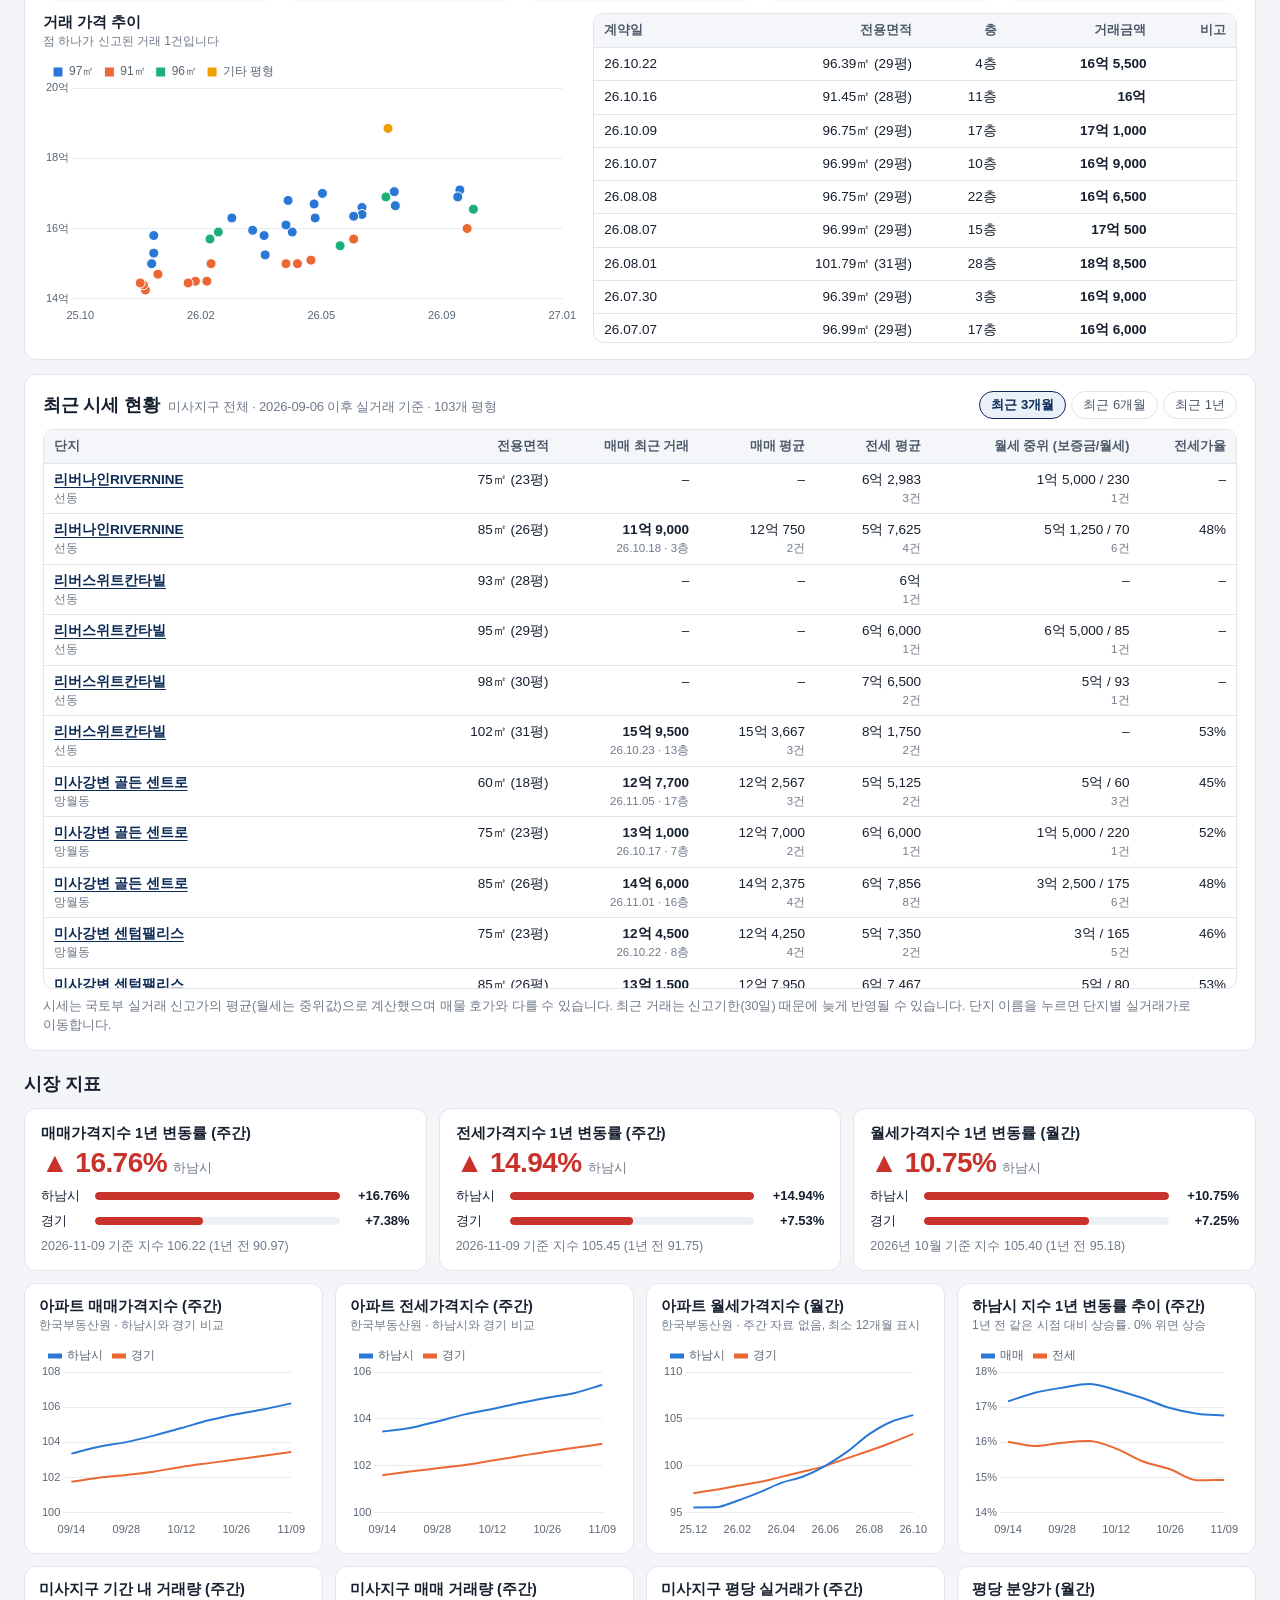
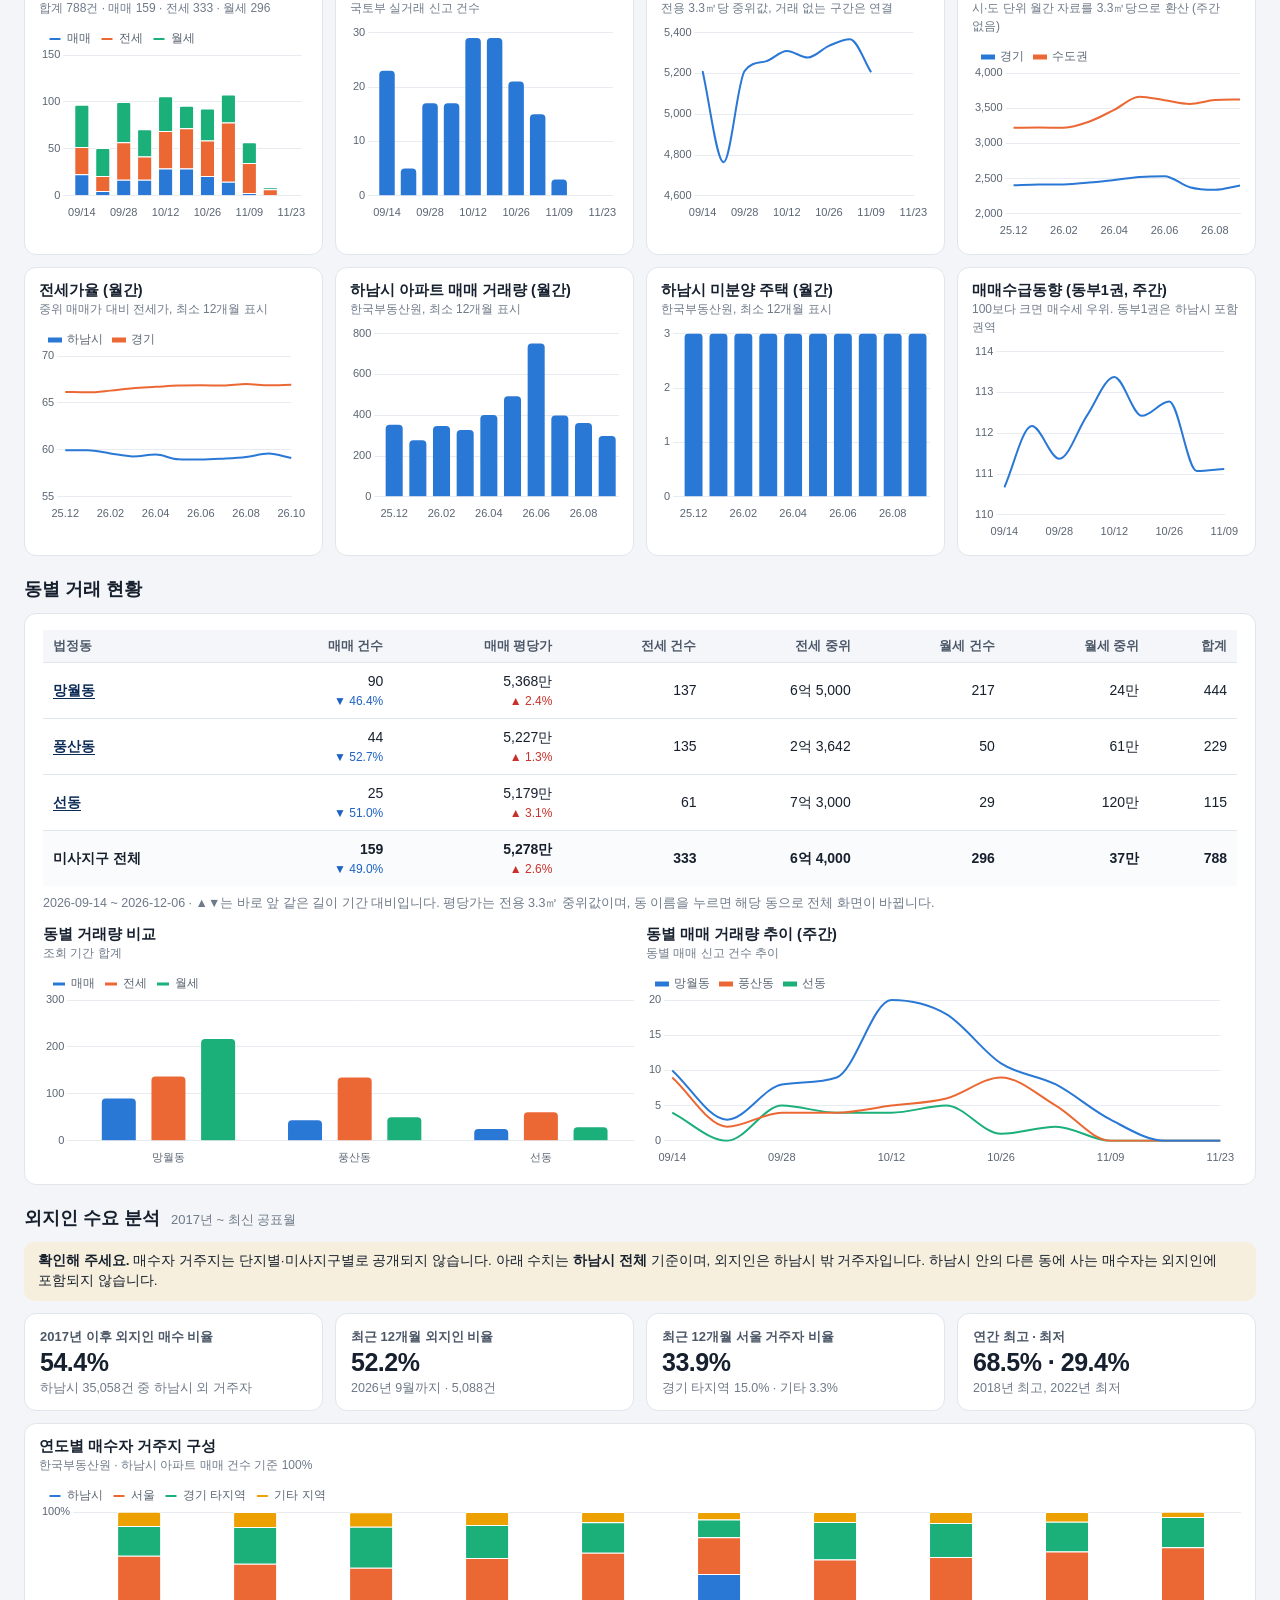
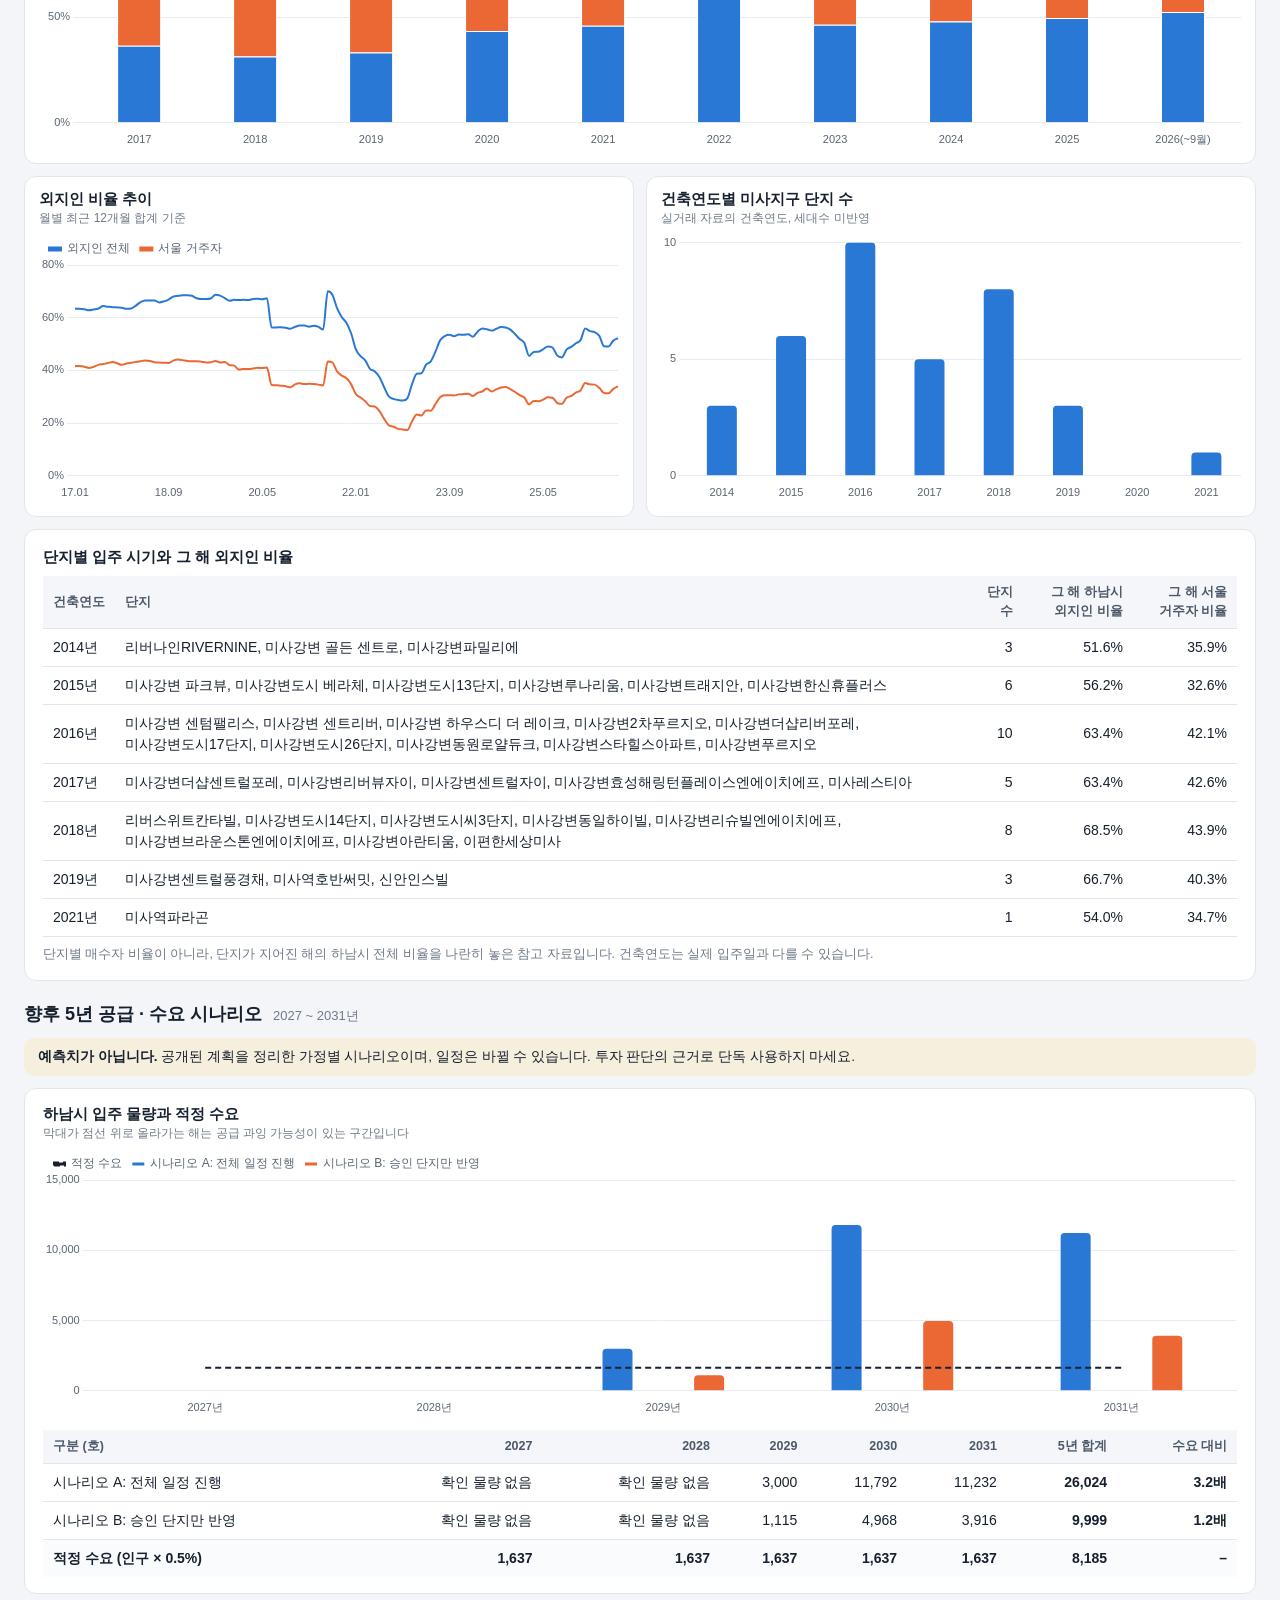
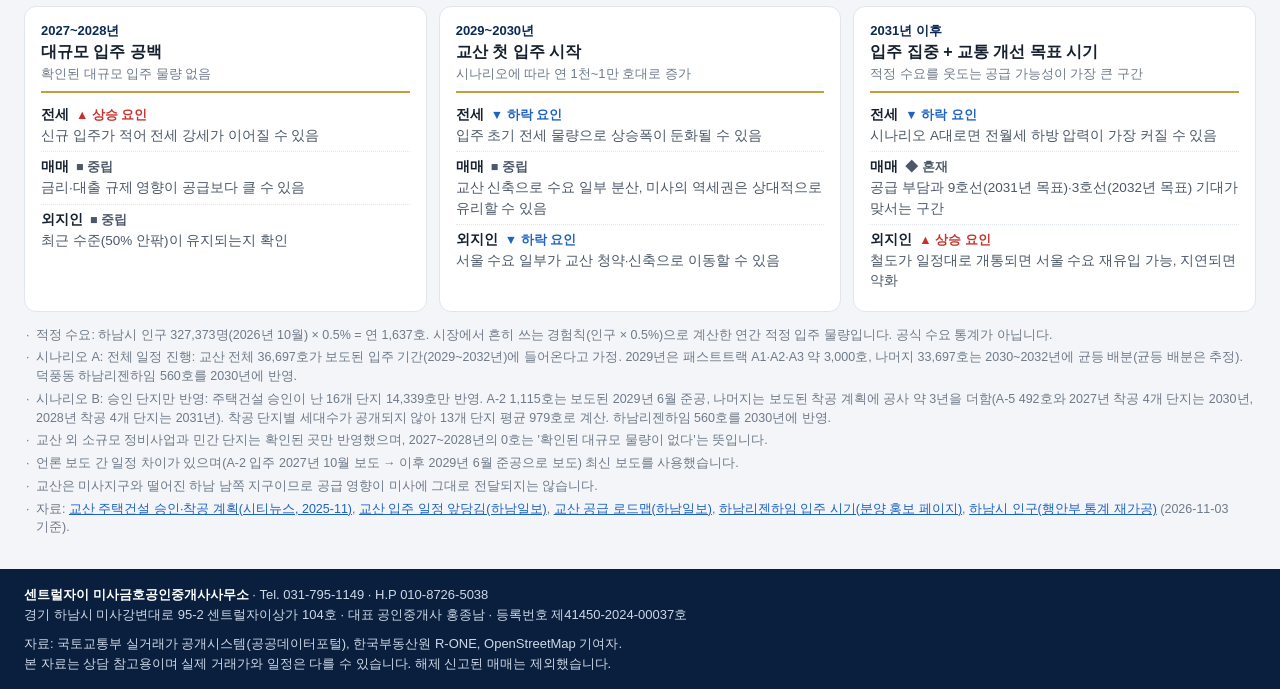
==== commit 8d64cf34: "공개 사이트 추천 매물을 네이버부동산 실시간 바로가기로 변경 저장해 둔 매물 카드는 네이버와 시차가 생겨, 공개 사이트에서는 중개사무소 네이버부동산 페이지로 바로 연결한다. PC " ====
--- a/docs/index.html
+++ b/docs/index.html
@@ -8,7 +8,7 @@
 <link rel="icon" href="logo.svg" type="image/svg+xml">
 <link rel="stylesheet" href="https://cdn.jsdelivr.net/gh/orioncactus/pretendard@v1.3.9/dist/web/static/pretendard.min.css">
 <link rel="stylesheet" href="vendor/leaflet.min.css">
-<link rel="stylesheet" href="style.css?v=mwlvd8ao">
+<link rel="stylesheet" href="style.css?v=6b07e81f">
 </head>
 <body>
 <header class="brand">
@@ -210,9 +210,9 @@
 <script src="vendor/chart.umd.js"></script>
 <script src="vendor/html2canvas.min.js"></script>
 <script src="vendor/jspdf.umd.min.js"></script>
-<script src="outlook.js?v=mwlvd8ao"></script>
-<script src="prices.js?v=mwlvd8ao"></script>
-<script src="report.js?v=mwlvd8ao"></script>
-<script src="app.js?v=mwlvd8ao"></script>
+<script src="outlook.js?v=6b07e81f"></script>
+<script src="prices.js?v=6b07e81f"></script>
+<script src="report.js?v=6b07e81f"></script>
+<script src="app.js?v=6b07e81f"></script>
 </body>
 </html>
--- a/docs/style.css
+++ b/docs/style.css
@@ -177,6 +177,14 @@
 .card-meta { font-size: 13px; color: var(--ink-3); }
 .card-title { font-size: 13.5px; margin-top: 4px; color: var(--ink-2); }
 .listing-tools { display: flex; gap: 8px; align-items: center; }
+.naver-live { grid-column: 1 / -1; display: flex; align-items: center; gap: 16px; padding: 18px 20px; border: 1px solid var(--line); border-radius: 12px; background: var(--surface); color: var(--ink); text-decoration: none; }
+.naver-live:hover { border-color: #03c75a; }
+.naver-mark { flex: none; display: inline-flex; align-items: center; justify-content: center; width: 44px; height: 44px; border-radius: 10px; background: #03c75a; color: #fff; font-weight: 800; font-size: 22px; }
+.naver-text { flex: 1; display: flex; flex-direction: column; gap: 4px; min-width: 0; }
+.naver-text b { font-size: 16px; }
+.naver-text small { font-size: 13px; color: var(--ink-2); line-height: 1.5; }
+.naver-go { flex: none; padding: 10px 16px; border-radius: 8px; background: var(--navy); color: #fff; font-weight: 700; font-size: 14px; white-space: nowrap; }
+@media (max-width: 640px) { .naver-live { flex-wrap: wrap; } .naver-go { width: 100%; text-align: center; } }
 .listing-tools select { border: 1px solid var(--line); border-radius: 8px; padding: 6px 9px; background: #fff; max-width: 220px; }
 .panel-head h2 small { font-size: 13px; font-weight: 500; color: var(--ink-3); margin-left: 4px; }
 .card-source { font-size: 12px; color: var(--ink-3); padding: 0 14px 8px; }
